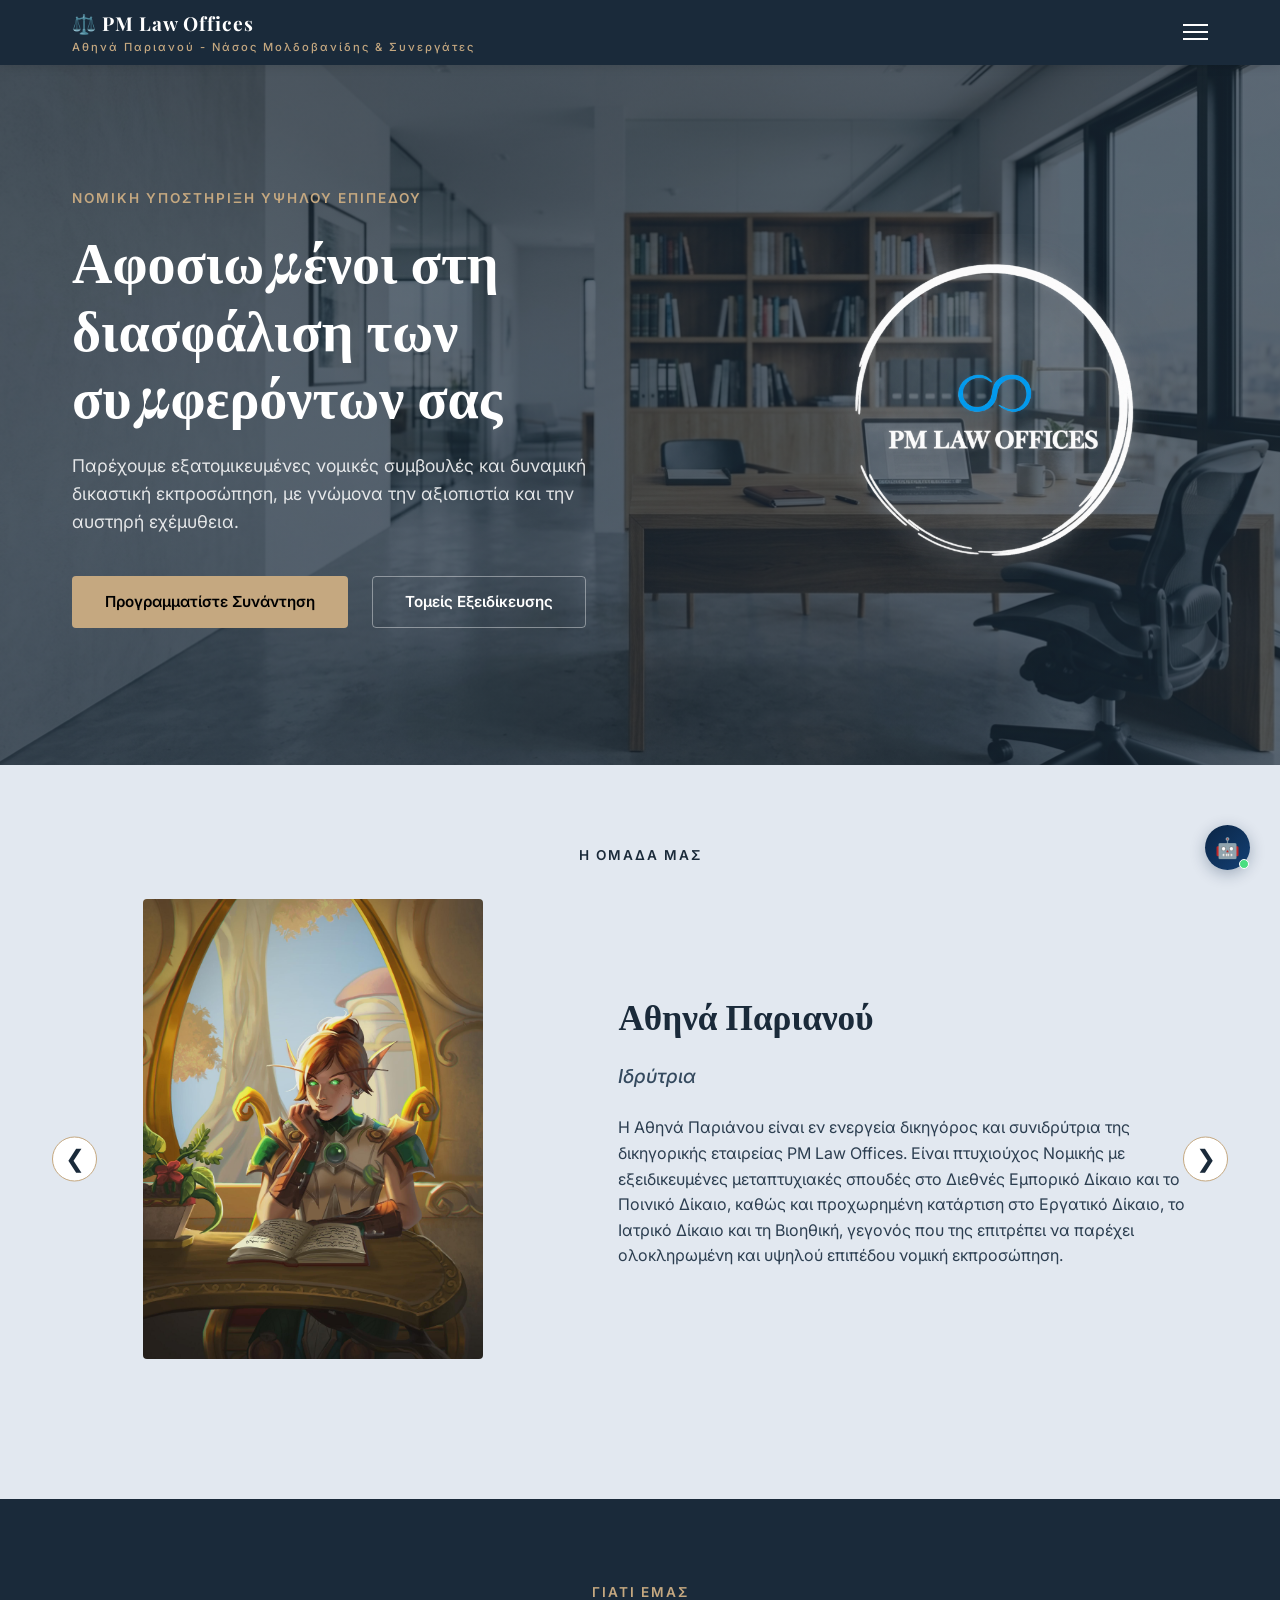
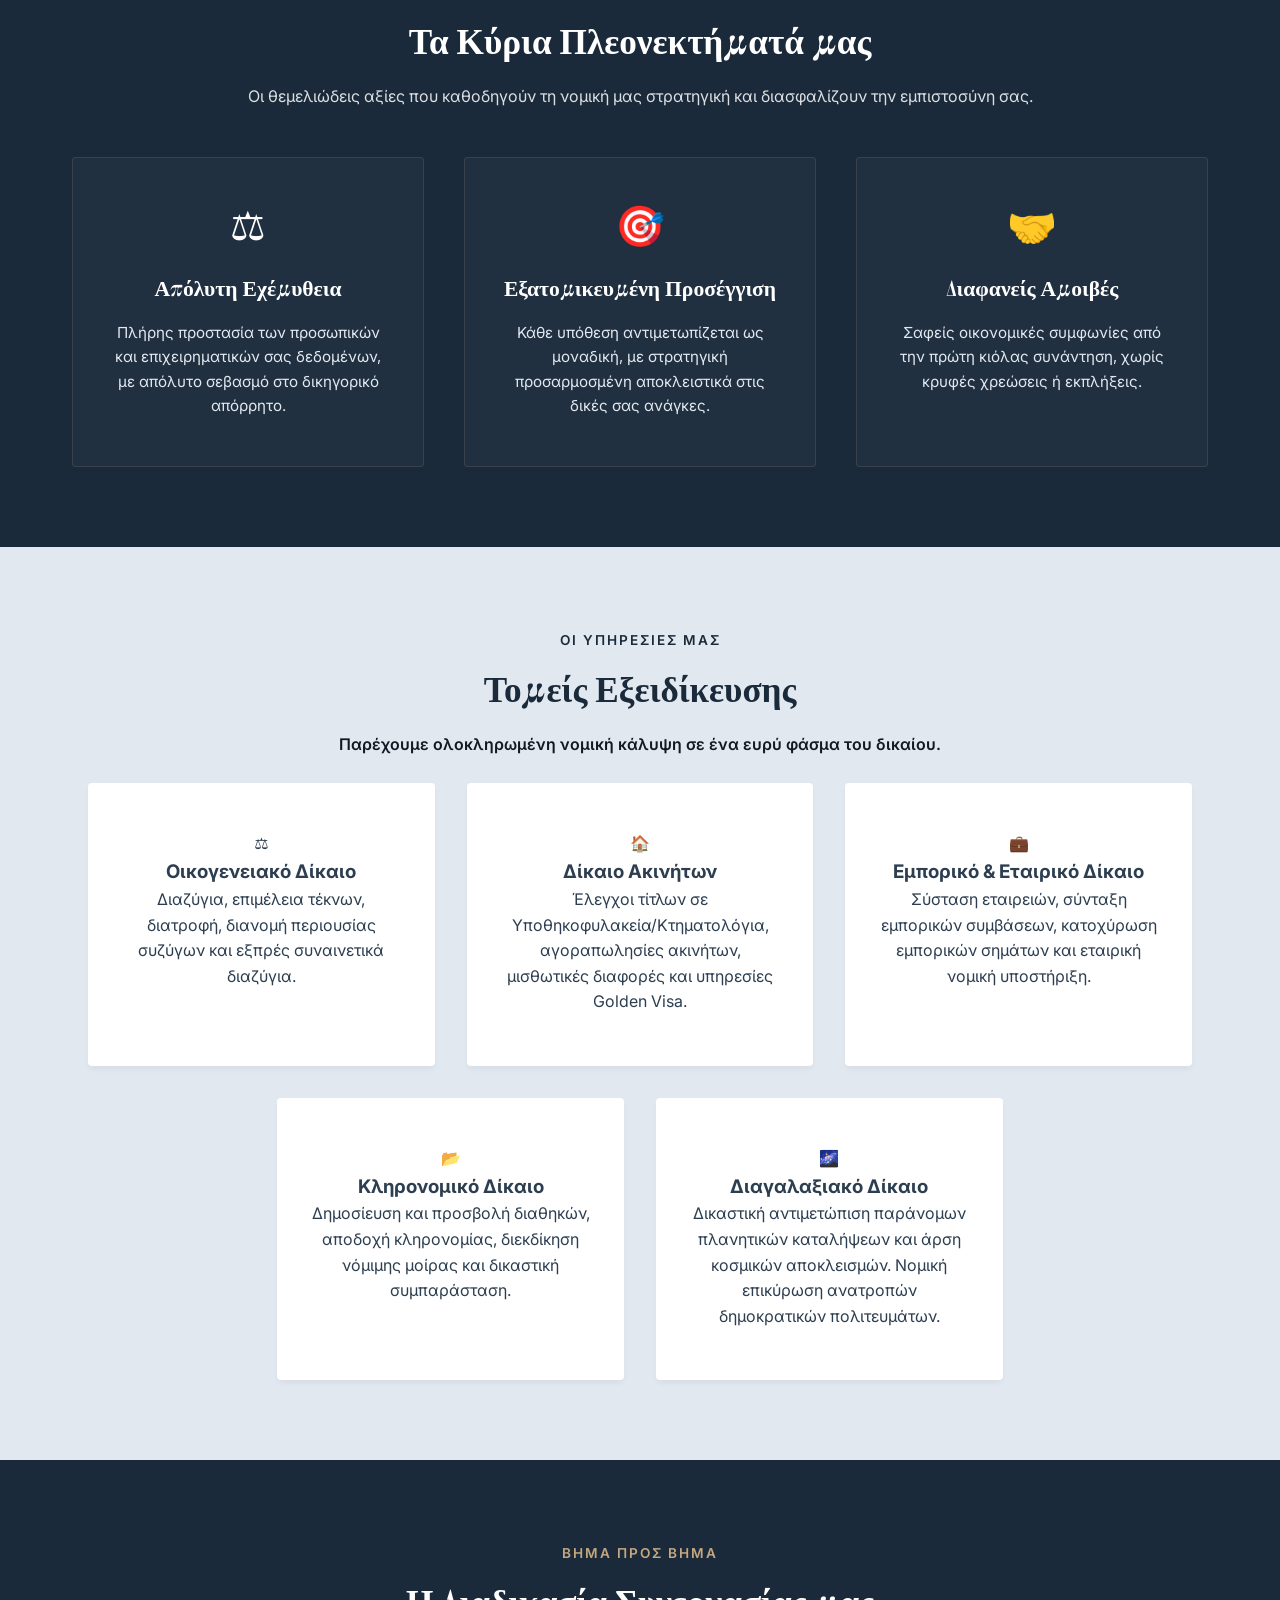
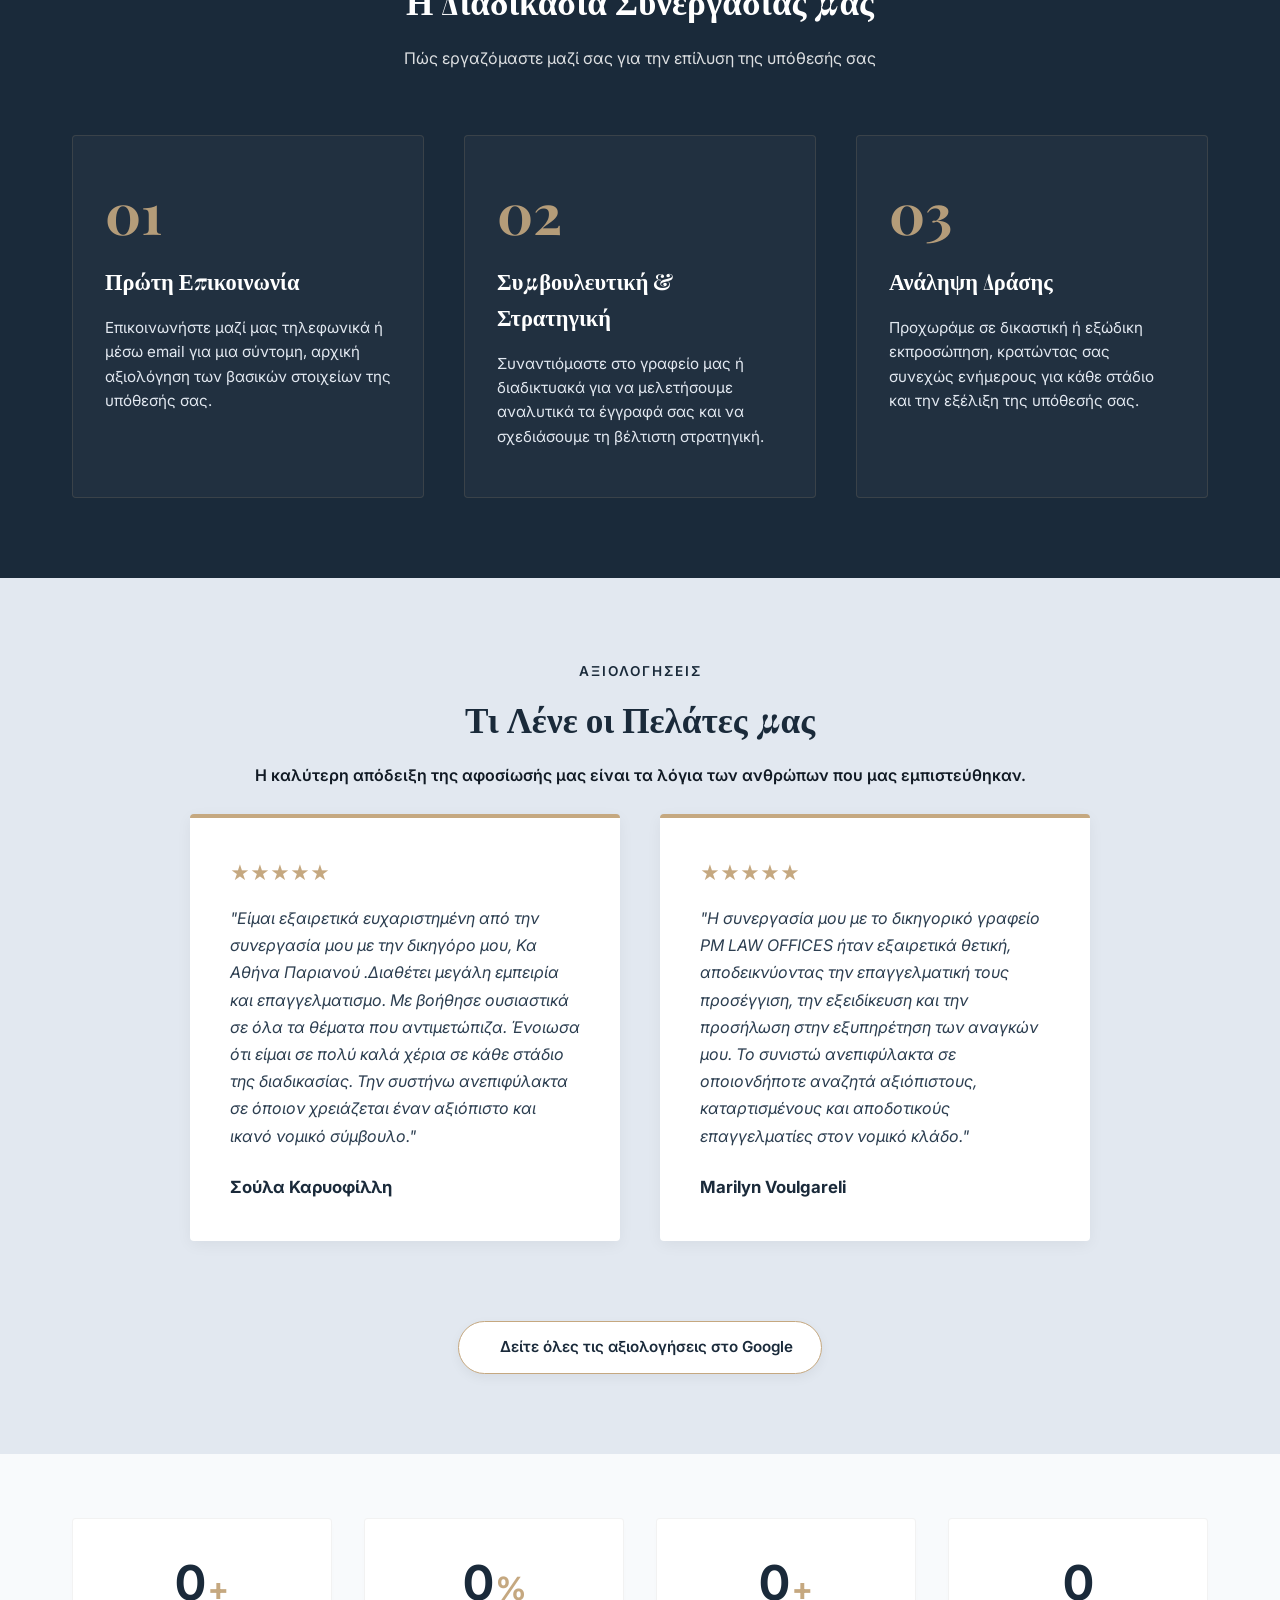
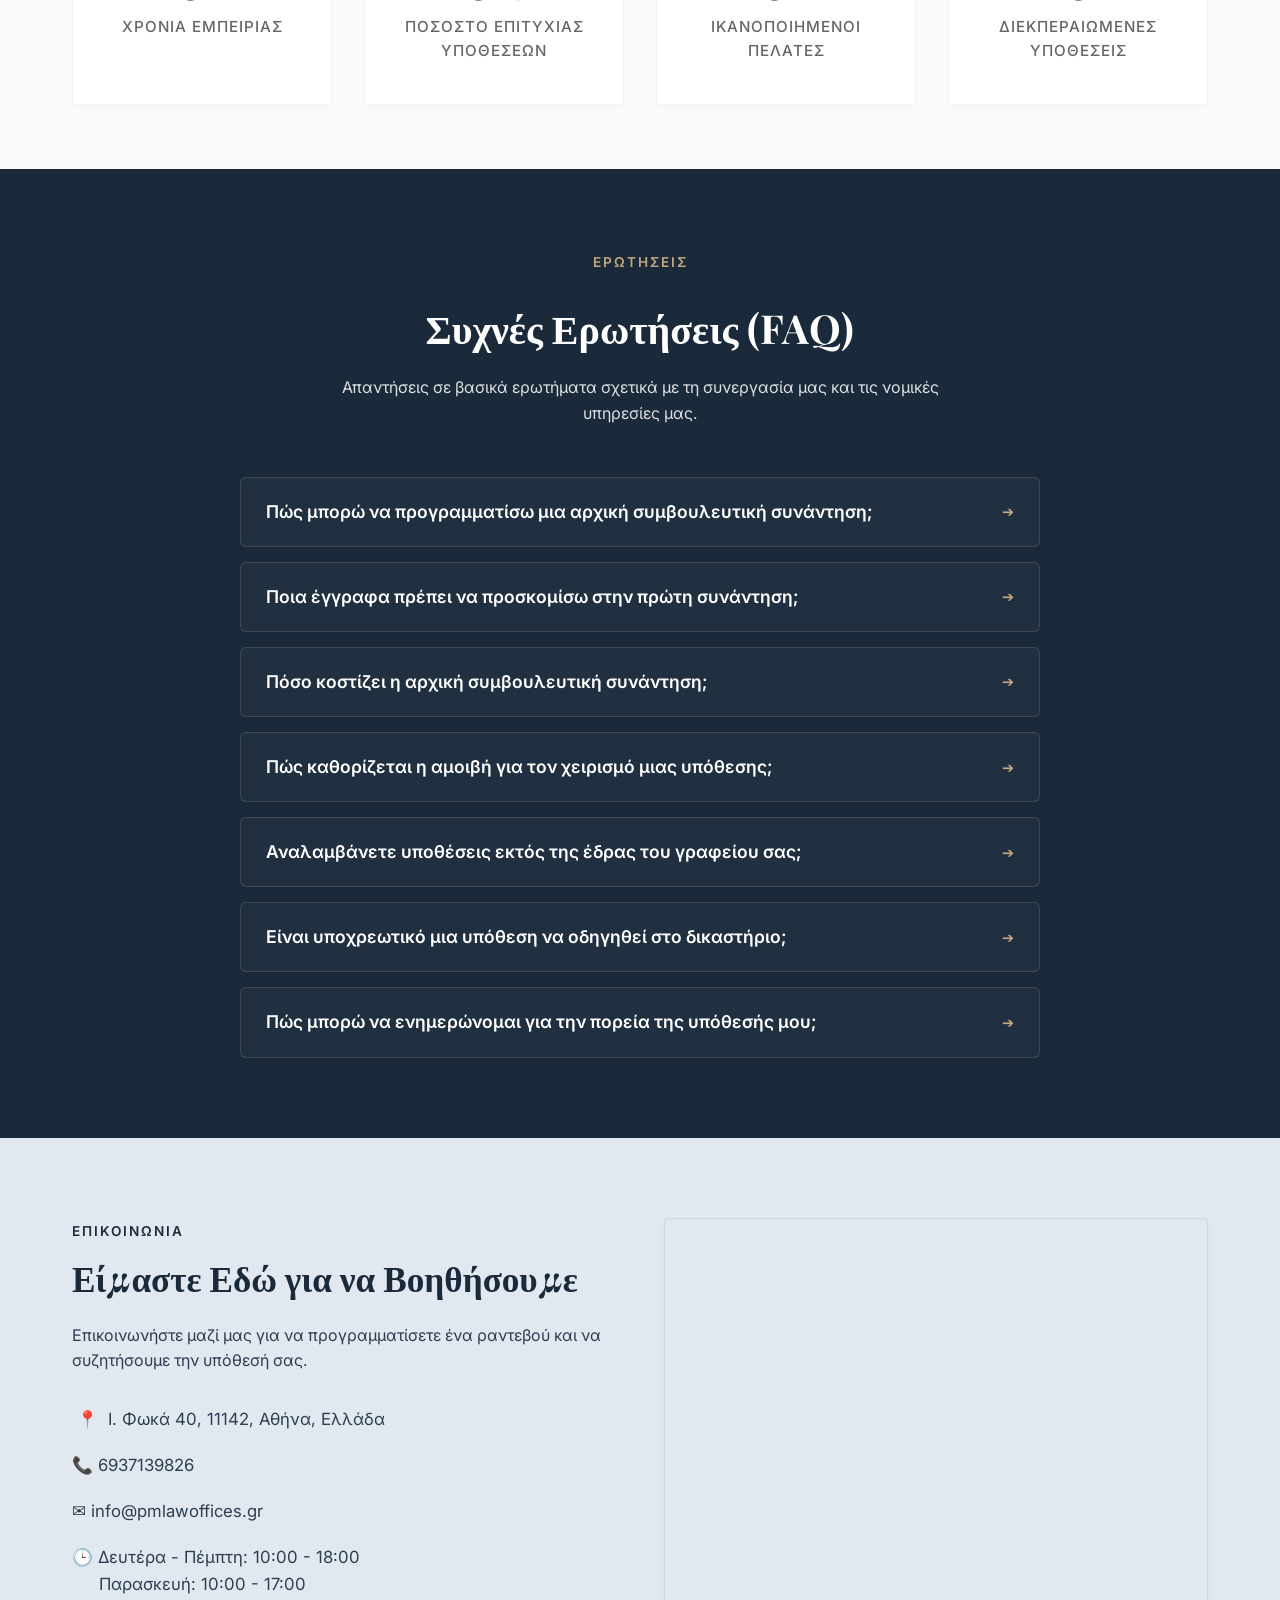
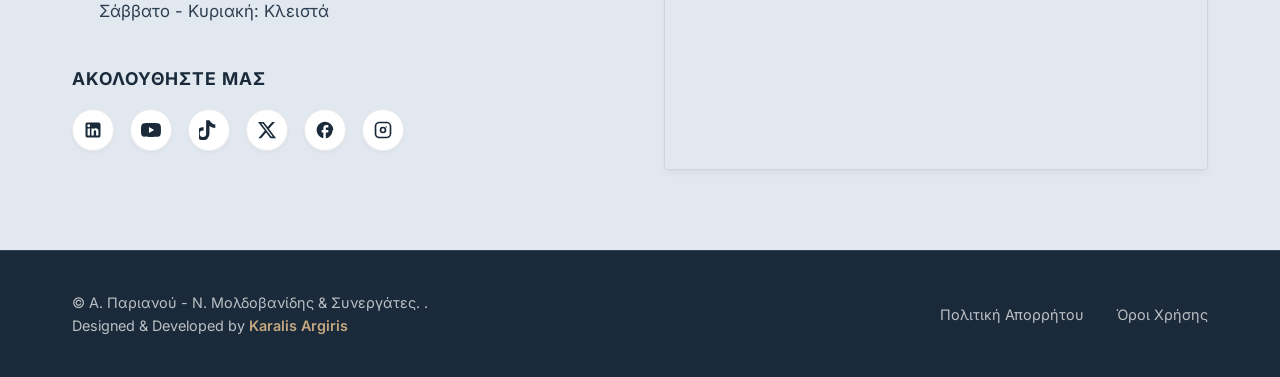
==== el/index.html @ 7887aa2f "Add files via upload" ====
<!DOCTYPE html>
<html lang="el">
<head>
    <meta charset="UTF-8">
    <meta name="viewport" content="width=device-width, initial-scale=1.0">

    <!-- Primary SEO -->
    <title>PM Law Offices | Αθηνά Παριανού – Νάσος Μολδοβανίδης & Συνεργάτες</title>

    <meta name="description"
          content="PM Law Offices | Αθηνά Παριανού – Νάσος Μολδοβανίδης & Συνεργάτες. Παροχή εξειδικευμένων νομικών υπηρεσιών στην Αθήνα με συνέπεια, εμπιστευτικότητα και επαγγελματισμό.">

    <!--<meta name="robots" content="index, follow">-->
    <meta name="robots" content="noindex, nofollow, noarchive">
    <meta name="author" content="PM Law Offices | Αθηνά Παριανού – Νάσος Μολδοβανίδης & Συνεργάτες">

    <!-- Canonical URL -->
    <link rel="canonical" href="https://pmlawoffices.gr/el/">

    <!-- Language -->
    <meta http-equiv="content-language" content="el">

    <!-- Theme Color -->
    <meta name="theme-color" content="#ffffff">

    <!-- Google Fonts -->
    <link rel="preconnect" href="https://fonts.googleapis.com">
    <link rel="preconnect" href="https://fonts.gstatic.com" crossorigin>
    <link href="https://fonts.googleapis.com/css2?family=Inter:wght@400;500;600&family=Playfair+Display:ital,wght@0,600;0,700;1,400&display=swap" rel="stylesheet">

    <!-- Favicon -->
    <link rel="icon" type="image/x-icon" href="../images/balance.png">

    <!-- Open Graph -->
    <meta property="og:type" content="website">
    <meta property="og:title" content="PM Law Offices | Αθηνά Παριανού – Νάσος Μολδοβανίδης & Συνεργάτες">
    <meta property="og:description"
          content="Παροχή εξειδικευμένων νομικών υπηρεσιών στην Αθήνα με συνέπεια, εμπιστευτικότητα και επαγγελματισμό.">
    <meta property="og:url" content="https://pmlawoffices.gr/el/">
    <meta property="og:site_name" content="PM Law Offices">
    <meta property="og:locale" content="el_GR">

    <!-- Open Graph Image -->
    <meta property="og:image" content="https://pmlawoffices.gr/images/og-image.jpg">
    <meta property="og:image:alt"
          content="PM Law Offices | Αθηνά Παριανού – Νάσος Μολδοβανίδης & Συνεργάτες">

    <!-- Twitter / X -->
    <meta name="twitter:card" content="summary_large_image">
    <meta name="twitter:title"
          content="PM Law Offices | Αθηνά Παριανού – Νάσος Μολδοβανίδης & Συνεργάτες">
    <meta name="twitter:description"
          content="Παροχή εξειδικευμένων νομικών υπηρεσιών στην Αθήνα με συνέπεια, εμπιστευτικότητα και επαγγελματισμό.">
    <meta name="twitter:image"
          content="https://pmlawoffices.gr/images/og-image.jpg">

    <!-- Contact Information -->
    <meta name="contact" content="info@pmlawoffices.gr">
    <meta name="telephone" content="+30 693 713 9826">
    <meta name="address" content="Ι. Φωκά 40, Τ.Κ. 11142, Αθήνα, Ελλάδα">

    <!-- Structured Data -->
    <script type="application/ld+json">
    {
        "@context": "https://schema.org",
        "@type": "LegalService",
        "@id": "https://pmlawoffices.gr/el/#legalservice",
        "name": "PM Law Offices",
        "url": "https://pmlawoffices.gr/el/",
        "description": "Παροχή εξειδικευμένων νομικών υπηρεσιών στην Αθήνα με συνέπεια, εμπιστευτικότητα και επαγγελματισμό.",
        "inLanguage": "el-GR",
        "telephone": "+306937139826",
        "email": "info@pmlawoffices.gr",
        "address": {
            "@type": "PostalAddress",
            "streetAddress": "Ι. Φωκά 40",
            "postalCode": "11142",
            "addressLocality": "Αθήνα",
            "addressCountry": "GR"
        },
        "areaServed": {
            "@type": "City",
            "name": "Αθήνα"
        },
        "employee": [
            {
                "@type": "Person",
                "name": "Αθηνά Παριανού"
            },
            {
                "@type": "Person",
                "name": "Νάσος Μολδοβανίδης"
            }
        ]
    }
    </script>

    <!-- Main CSS -->
    <link rel="stylesheet" href="../css/style.css">
</head>
<body>

    <!-- 1. HEADER & NAVIGATION -->
    <header class="main-header">
        <div class="header-container">
            <a href="#home" class="law-brand">
                <span class="brand-name">⚖️ PM Law Offices</span>
                <small class="brand-sub">Αθηνά Παριανού - Νάσος Μολδοβανίδης & Συνεργάτες</small>
            </a>
            
            <!-- Mobile Hamburger Button -->
            <button class="menu-toggle" aria-label="Άνοιγμα Μενού" aria-expanded="false">
                <span class="bar"></span>
                <span class="bar"></span>
                <span class="bar"></span>
            </button>

            <!-- Navigation Links -->
            <nav class="main-nav">
                <ul>
                    <li><a href="#about" class="nav-link">Ομάδα</a></li>
                    <li><a href="#advantages" class="nav-link">Πλεονεκτήματα</a></li>
                    <li><a href="#services" class="nav-link">Υπηρεσίες</a></li>
                    <li><a href="#process" class="nav-link">Διαδικασία</a></li>
                    <li><a href="#testimonials" class="nav-link">Κριτικές</a></li>
                    <li><a href="#faq" class="nav-link">Ερωτήσεις</a></li>
                    <li><a href="#contact" class="nav-link btn-nav">Επικοινωνία</a></li>
                    <!-- Language Switcher -->
                    <li class="lang-switcher">
                        <a href="../en/index.html" title="Switch to English">
                            <img src="../images/en-flag.png" alt="English Language" class="flag-icon">
                        </a>
                    </li>
                </ul>
            </nav>
        </div>
    </header>

    <main>
        <!-- 2. HERO SECTION -->
        <section id="home" class="hero-section">
            <div class="hero-container">
                <div class="hero-content">
                    <span class="hero-tagline">Νομική Υποστήριξη Υψηλού Επιπέδου</span>
                    <h1>Αφοσιωμένοι στη διασφάλιση των συμφερόντων σας</h1>
                    <p>Παρέχουμε εξατομικευμένες νομικές συμβουλές και δυναμική δικαστική εκπροσώπηση, με γνώμονα την αξιοπιστία και την αυστηρή εχέμυθεια.</p>
                    <div class="hero-actions">
                        <a href="#contact" class="btn-primary">Προγραμματίστε Συνάντηση</a>
                        <a href="#services" class="btn-secondary">Τομείς Εξειδίκευσης</a>
                    </div>
                </div>

                <div class="hero-logo-wrapper">
                    <img src="../images/pmlawoffices_logo.png" alt="Law Firm Logo" class="hero-logo-img">
                </div>                
            </div>
        </section>

        <!--3. ABOUT SECTION (TEAM SLIDER) -->
        <section id="about" class="about-section">
            <div class="container">
                <span class="section-badge text-center" style="display:block;">Η Ομάδα μας</span>
                
                <div class="about-slider-container">
                    <!-- Slider Navigation Buttons -->
                    <button class="slider-btn prev-btn" aria-label="Previous profile">&#10094;</button>
                    
                    <div class="about-slides-wrapper">
                        
                        <!-- LAWYER 1 (Initially Active) -->
                        <div class="about-slide active">
                            <div class="about-grid">
                                <div class="about-image-wrapper">
                                    <img class="lawyer-photo" src="../images/lawyer1.jpeg" alt="Athina Parianou Portrait">
                                </div>
                                <div class="about-content">
                                    <h2>Αθηνά Παριανού</h2>
                                    <p class="lead-text">Ιδρύτρια</p>
                                    <p>Η Αθηνά Παριάνου είναι εν ενεργεία δικηγόρος και συνιδρύτρια της δικηγορικής εταιρείας PM Law Offices. Είναι πτυχιούχος Νομικής 
                                        με εξειδικευμένες μεταπτυχιακές σπουδές στο Διεθνές Εμπορικό Δίκαιο και το Ποινικό Δίκαιο, καθώς και προχωρημένη κατάρτιση 
                                        στο Εργατικό Δίκαιο, το Ιατρικό Δίκαιο και τη Βιοηθική, γεγονός που της επιτρέπει να παρέχει ολοκληρωμένη και υψηλού επιπέδου 
                                        νομική εκπροσώπηση.</p>
                                </div>
                            </div>
                        </div>

                        <!-- LAWYER 2 -->
                        <div class="about-slide">
                            <div class="about-grid">
                                <div class="about-image-wrapper">
                                    <img class="lawyer-photo" src="../images/lawyer2.jpeg" alt="Nasos Moldovanidis Portrait">
                                </div>
                                <div class="about-content">
                                    <h2>Νάσος Μολδοβανίδης</h2>
                                    <p class="lead-text">Συνιδρυτής</p>
                                    <p>Ο Νάσος Μολδοβανίδης είναι εν ενεργεία δικηγόρος και συνιδρυτής της δικηγορικής εταιρείας PM Law Offices. Είναι πτυχιούχος της Νομικής Σχολής 
                                        του Δημοκριτείου Πανεπιστημίου Θράκης και κάτοχος μεταπτυχιακού τίτλου σπουδών (MSc) στη Γεωπολιτική Ανάλυση και τις Σπουδές Διεθνούς 
                                        Ασφάλειας από το Εθνικό και Καποδιστριακό Πανεπιστήμιο Αθηνών. Εξειδικεύεται στους τομείς του Δικαίου Αλλοδαπών και Ασύλου, του Εταιρικού 
                                        Δικαίου, καθώς και του Αστικού και Ποινικού Δικαίου, συνδυάζοντας τη νομική εκπροσώπηση με μια ευρεία στρατηγική προσέγγιση.</p>
                                </div>
                            </div>
                        </div>
<!--
                        // LAWYER 3 //
                        <div class="about-slide">
                            <div class="about-grid">
                                <div class="about-image-wrapper">
                                    <img class="lawyer-photo" src="../images/lawyer3.jpeg" alt="Aethelgard Starbane Portrait">
                                </div>
                                <div class="about-content">
                                    <h2>Aethelgard Starbane</h2>
                                    <p class="lead-text">Inheritance Law</p>
                                    <p>He specializes in Inheritance Law with over 15 years of courtroom experience. A graduate of Athens Law School, his expertise lies in 
                                        executing wills, liquidating legacy assets, and managing the legal aftermath of planetary-scale eliminations.</p>
                                </div>
                            </div>
                        </div>

                        // LAWYER 4 //
                        <div class="about-slide">
                            <div class="about-grid">
                                <div class="about-image-wrapper">
                                    <img class="lawyer-photo" src="../images/lawyer4.jpeg" alt="Sylvanas Windrunner Portrait">
                                </div>
                                <div class="about-content">
                                    <h2>Sylvanas Windrunner</h2>
                                    <p class="lead-text">Criminal Law</p>
                                    <p>She specializes in Criminal Law, with over 1,500 years of experience spanning courtroom trials and legendary battlefields. She is a 
                                        distinguished graduate of Silvermoon Law School.</p>
                                </div>
                            </div>
                        </div>
                    </div>
-->                  
                    <button class="slider-btn next-btn" aria-label="Next profile">&#10095;</button>
                </div>
            </div>
        </section>

        <!-- 4. ADVANTAGES SECTION (BENEFITS) -->
        <section id="advantages" class="advantages-section">
            <div class="container text-center">
                <span class="section-badge">Γιατί εμάς</span>
                <h2>Τα Κύρια Πλεονεκτήματά μας</h2>
                <p class="section-subtitle">Οι θεμελιώδεις αξίες που καθοδηγούν τη νομική μας στρατηγική και διασφαλίζουν την εμπιστοσύνη σας.</p>
                
                <div class="advantages-grid">
                    <div class="advantage-card">
                        <div class="advantage-icon">⚖️</div>
                        <h3>Απόλυτη Εχέμυθεια</h3>
                        <p>Πλήρης προστασία των προσωπικών και επιχειρηματικών σας δεδομένων, με απόλυτο σεβασμό στο δικηγορικό απόρρητο.</p>
                    </div>

                    <div class="advantage-card">
                        <div class="advantage-icon">🎯</div>
                        <h3>Εξατομικευμένη Προσέγγιση</h3>
                        <p>Κάθε υπόθεση αντιμετωπίζεται ως μοναδική, με στρατηγική προσαρμοσμένη αποκλειστικά στις δικές σας ανάγκες.</p>
                    </div>

                    <div class="advantage-card">
                        <div class="advantage-icon">🤝</div>
                        <h3>Διαφανείς Αμοιβές</h3>
                        <p>Σαφείς οικονομικές συμφωνίες από την πρώτη κιόλας συνάντηση, χωρίς κρυφές χρεώσεις ή εκπλήξεις.</p>
                    </div>
                </div>
            </div>
        </section>

        <!--5. SERVICES SECTION -->
        <section id="services" class="services-section">
            <div class="container text-center">
                <span class="section-badge">Οι Υπηρεσίες μας</span>
                <h2>Τομείς Εξειδίκευσης</h2>
                <p class="section-subtitle">Παρέχουμε ολοκληρωμένη νομική κάλυψη σε ένα ευρύ φάσμα του δικαίου.</p>
                <br>
                <div class="services-grid">
                    <div class="service-card">
                        <div class="service-icon">⚖️</div>
                        <h3>Οικογενειακό Δίκαιο</h3>
                        <p>Διαζύγια, επιμέλεια τέκνων, διατροφή, διανομή περιουσίας συζύγων και εξπρές συναινετικά διαζύγια.</p>
                    </div>

                    <div class="service-card">
                        <div class="service-icon">🏠</div>
                        <h3>Δίκαιο Ακινήτων</h3>
                        <p>Έλεγχοι τίτλων σε Υποθηκοφυλακεία/Κτηματολόγια, αγοραπωλησίες ακινήτων, μισθωτικές διαφορές και υπηρεσίες Golden Visa.</p>
                    </div>

                    <div class="service-card">
                        <div class="service-icon">💼</div>
                        <h3>Εμπορικό & Εταιρικό Δίκαιο</h3>
                        <p>Σύσταση εταιρειών, σύνταξη εμπορικών συμβάσεων, κατοχύρωση εμπορικών σημάτων και εταιρική νομική υποστήριξη.</p>
                    </div>

                    <div class="service-card">
                        <div class="service-icon">📂</div>
                        <h3>Κληρονομικό Δίκαιο</h3>
                        <p>Δημοσίευση και προσβολή διαθηκών, αποδοχή κληρονομίας, διεκδίκηση νόμιμης μοίρας και δικαστική συμπαράσταση.</p>
                    </div>

                    <div class="service-card">
                        <div class="service-icon">🌌</div>
                        <h3>Διαγαλαξιακό Δίκαιο</h3>
                        <p>Δικαστική αντιμετώπιση παράνομων πλανητικών καταλήψεων και άρση κοσμικών αποκλεισμών. Νομική επικύρωση ανατροπών δημοκρατικών πολιτευμάτων.</p>
                    </div>
                </div>
            </div>
        </section>

        <!-- 6. PROCESS SECTION -->
        <section id="process" class="process-section">
            <div class="container">
                <div class="text-center" style="margin-bottom: 4rem;">
                    <span class="section-badge">Βήμα προς Βήμα</span>
                    <h2>Η Διαδικασία Συνεργασίας μας</h2>
                    <p class="section-subtitle">Πώς εργαζόμαστε μαζί σας για την επίλυση της υπόθεσής σας</p>
                </div>

                <div class="process-grid">
                    <div class="process-card">
                        <div class="process-number">01</div>
                        <h3>Πρώτη Επικοινωνία</h3>
                        <p>Επικοινωνήστε μαζί μας τηλεφωνικά ή μέσω email για μια σύντομη, αρχική αξιολόγηση των βασικών στοιχείων της υπόθεσής σας.</p>
                    </div>

                    <div class="process-card">
                        <div class="process-number">02</div>
                        <h3>Συμβουλευτική & Στρατηγική</h3>
                        <p>Συναντιόμαστε στο γραφείο μας ή διαδικτυακά για να μελετήσουμε αναλυτικά τα έγγραφά σας και να σχεδιάσουμε τη βέλτιστη στρατηγική.</p>
                    </div>

                    <div class="process-card">
                        <div class="process-number">03</div>
                        <h3>Ανάληψη Δράσης</h3>
                        <p>Προχωράμε σε δικαστική ή εξώδικη εκπροσώπηση, κρατώντας σας συνεχώς ενήμερους για κάθε στάδιο και την εξέλιξη της υπόθεσής σας.</p>
                    </div>
                </div>
            </div>
        </section>

        <!-- 7. TESTIMONIALS SECTION -->
        <section id="testimonials" class="testimonials-section">
            <div class="container">
                <div class="text-center">
                    <span class="section-badge">Αξιολογήσεις</span>
                    <h2>Τι Λένε οι Πελάτες μας</h2>
                    <p class="section-subtitle">Η καλύτερη απόδειξη της αφοσίωσής μας είναι τα λόγια των ανθρώπων που μας εμπιστεύθηκαν.</p>
                </div>
                <br>
                <div class="testimonials-grid">
                    <div class="testimonial-card">
                        <div class="testimonial-stars">★★★★★</div>
                        <p class="testimonial-text">"Είμαι εξαιρετικά ευχαριστημένη από την συνεργασία μου με την δικηγόρο μου, Κα Αθήνα Παριανού .Διαθέτει μεγάλη εμπειρία και επαγγελματισμο.
                            Με βοήθησε ουσιαστικά σε όλα τα θέματα που αντιμετώπιζα. Ένοιωσα ότι είμαι σε πολύ καλά χέρια σε κάθε στάδιο της διαδικασίας.
                            Την συστήνω ανεπιφύλακτα σε όποιον χρειάζεται έναν αξιόπιστο και ικανό νομικό σύμβουλο."</p>
                        <div class="testimonial-author">
                            <strong>Σούλα Καρυοφίλλη</strong>
                            <!--<span></span>-->
                        </div>
                    </div>

                    <div class="testimonial-card">
                        <div class="testimonial-stars">★★★★★</div>
                        <p class="testimonial-text">"Η συνεργασία μου με το δικηγορικό γραφείο PM LAW OFFICES ήταν εξαιρετικά θετική, αποδεικνύοντας την επαγγελματική τους προσέγγιση, 
                            την εξειδίκευση και την προσήλωση στην εξυπηρέτηση των αναγκών μου. Το συνιστώ ανεπιφύλακτα σε οποιονδήποτε αναζητά αξιόπιστους, καταρτισμένους και αποδοτικούς 
                            επαγγελματίες στον νομικό κλάδο."</p>
                        <div class="testimonial-author">
                            <strong>Marilyn Voulgareli</strong>
                            <!--<span></span>-->
                        </div>
                    </div>

                    <div class="more-reviews-container">
                        <a href="https://www.google.com/search?sca_esv=0a4794ea2d25c4f2&sxsrf=APpeQns8JMrXFd_eJytKyhApnVNyH33ymw:1788617086039&q=pm+law+offices&si=APenkKm7iecQ4G6P-TsbSMFKIQtv3EFIqRAFw-i8uEbk55Z-_zAGKGX7RcvXYfzAfRnr52EaXmx40A5zjzpJoVktTYV-MdLw4aAQ68h872igqVnMQzj5Ci0%3D&uds=AJ5uw18ugXvqDbJNSvbGMdx0hJ41TK2Ea8Ju8xHcudMG8uY857R-i0vtMEcFlUaj8d2YgO9rh-JvAN1-KDPdq-NkWPNl--kig3ArJ2GzQ-j5XOhh8QOXXBE&sa=X&ved=2ahUKEwjLuLXwzdeWAxVFRv4FHU2ZERgQ3PALegQIMBAF&biw=1920&bih=937&dpr=1" target="_blank" rel="noopener noreferrer" class="google-reviews-btn">
                            <i class="fa-brands fa-google"></i>
                            <span>Δείτε όλες τις αξιολογήσεις στο Google</span>
                        </a>
                    </div>                    
                </div>
            </div>
        </section>

        <!-- 8. STATS COUNTER SECTION -->
        <div class="stats-counter-section">
            <div class="container">
                <div class="stats-counter-container">
                    <div class="stat-card">
                        <div class="stat-number" data-target="8">0</div>
                        <div class="stat-label">Χρόνια Εμπειρίας</div>
                    </div>
                    <div class="stat-card">
                        <div class="stat-number" data-target="90">0</div>
                        <div class="stat-label">Ποσοστό επιτυχίας υποθέσεων</div>
                    </div>
                    <div class="stat-card">
                        <div class="stat-number" data-target="150">0</div>
                        <div class="stat-label">Ικανοποιημένοι Πελάτες</div>
                    </div>
                    <div class="stat-card">
                        <div class="stat-number" data-target="240">0</div>
                        <div class="stat-label">Διεκπεραιωμένες Υποθέσεις</div>
                    </div>
                </div>
            </div>
        </div>

        <!-- 9. FAQ SECTION -->
         <section id="faq" class="faq-section">
            <div class="container">
                <div class="faq-header">
                    <span class="section-badge">Ερωτήσεις</span>
                    <h2>Συχνές Ερωτήσεις (FAQ)</h2>
                    <p class="section-subtitle">Απαντήσεις σε βασικά ερωτήματα σχετικά με τη συνεργασία μας και τις νομικές υπηρεσίες μας.</p>
                </div>

                <div class="faq-grid">
                    <details class="faq-item" name="faq">
                        <summary class="faq-question">Πώς μπορώ να προγραμματίσω μια αρχική συμβουλευτική συνάντηση;</summary>
                        <div class="faq-answer">
                            <p>Μπορείτε να επικοινωνήσετε μαζί μας τηλεφωνικά ή μέσω email για να κανονίσουμε ένα ραντεβού στο γραφείο μας ή μέσω τηλεδιάσκεψης (Zoom/Teams), 
                                ανάλογα με τι σας εξυπηρετεί καλύτερα.</p>
                        </div>
                    </details>

                    <details class="faq-item" name="faq">
                        <summary class="faq-question">Ποια έγγραφα πρέπει να προσκομίσω στην πρώτη συνάντηση;</summary>
                        <div class="faq-answer">
                            <p>Για την καλύτερη και ταχύτερη εξυπηρέτησή σας, είναι χρήσιμο να έχετε μαζί σας την αστυνομική σας ταυτότητα, το ΑΦΜ σας, καθώς και τυχόν έγγραφα 
                                που σχετίζονται άμεσα με την υπόθεσή σας (π.χ. συμβάσεις, δικαστικές αποφάσεις, εξώδικα, αλληλογραφία ή δημόσια έγγραφα).</p>
                        </div>
                    </details>

                    <details class="faq-item" name="faq">
                        <summary class="faq-question">Πόσο κοστίζει η αρχική συμβουλευτική συνάντηση;</summary>
                        <div class="faq-answer">
                            <p>Η αμοιβή για την αρχική συμβουλευτική συνάντηση εξαρτάται από την πολυπλοκότητα της υπόθεσης. Σε κάθε περίπτωση, κατά την πρώτη μας επικοινωνία, 
                                θα ενημερωθείτε πλήρως και με διαφάνεια για το κόστος της συμβουλής ή της μελέτης του φακέλου, χωρίς κρυφές χρεώσεις.</p>
                        </div>
                    </details>

                    <details class="faq-item" name="faq">
                        <summary class="faq-question">Πώς καθορίζεται η αμοιβή για τον χειρισμό μιας υπόθεσης;</summary>
                        <div class="faq-answer">
                            <p>Η αμοιβή εξαρτάται από την πολυπλοκότητα, τη φύση της υπόθεσης και τον απαιτούμενο χρόνο εργασίας. Στο γραφείο μας ακολουθούμε πολιτική απόλυτης 
                                διαφάνειας: ενημερώνεστε αναλυτικά για τα κόστη και τις εναλλακτικές επιλογές από την πρώτη κιόλας συνάντηση, πριν αναλάβουμε οποιαδήποτε ενέργεια.</p>
                        </div>
                    </details>

                    <details class="faq-item" name="faq">
                        <summary class="faq-question">Αναλαμβάνετε υποθέσεις εκτός της έδρας του γραφείου σας;</summary>
                        <div class="faq-answer">
                            <p>Ναι, το γραφείο μας διαθέτει ένα ευρύ δίκτυο συνεργατών σε όλη την Ελλάδα και μπορεί να αναλάβει και να διεκπεραιώσει υποθέσεις εκτός της κύριας έδρας 
                                μας, είτε πρόκειται για δικαστικές παραστάσεις είτε για εξώδικες ενέργειες.</p>
                        </div>
                    </details>

                    <details class="faq-item" name="faq">
                        <summary class="faq-question">Είναι υποχρεωτικό μια υπόθεση να οδηγηθεί στο δικαστήριο;</summary>
                        <div class="faq-answer">
                            <p>Όχι πάντα. Πρωταρχικός στόχος του γραφείου μας είναι η εξάντληση κάθε δυνατότητας εξώδικου συμβιβασμού ή διαμεσολάβησης, καθώς αυτό εξοικονομεί χρόνο και 
                                χρήμα για τον εντολέα. Προσφεύγουμε στη δικαστική οδό μόνο όταν αυτή αποτελεί τη μοναδική ή τη βέλτιστη λύση για τα συμφέροντά σας.</p>
                        </div>
                    </details>

                    <details class="faq-item" name="faq">
                        <summary class="faq-question">Πώς μπορώ να ενημερώνομαι για την πορεία της υπόθεσής μου;</summary>
                        <div class="faq-answer">
                            <p>Δέσμευσή μας είναι η τακτική και υπεύθυνη ενημέρωση των εντολέων μας. Για κάθε σημαντική εξέλιξη (κατάθεση δικογράφων, προσδιορισμός δικασίμου, 
                                έκδοση απόφασης), επικοινωνούμε άμεσα μαζί σας μέσω email ή τηλεφώνου. Μπορείτε επίσης να προγραμματίσετε μια κλήση ενημέρωσης με τον δικηγόρο που 
                                χειρίζεται τον φάκελό σας.</p>
                        </div>
                    </details>
                </div>
            </div>
        </section>

        <!-- 10. CONTACT SECTION -->
        <section id="contact" class="contact-section">
            <div class="container">
                <div class="contact-grid">
                    <div class="contact-info">
                        <span class="section-badge">Επικοινωνία</span>
                        <h2>Είμαστε Εδώ για να Βοηθήσουμε</h2>
                        <p>Επικοινωνήστε μαζί μας για να προγραμματίσετε ένα ραντεβού και να συζητήσουμε την υπόθεσή σας.</p>
                        
                        <ul class="contact-list">
                            <li>&nbsp;📍&nbsp; <a href="https://maps.app.goo.gl/SPGbyvDxJka5Dy7k8" target="_blank" rel="noopener noreferrer">Ι. Φωκά 40, 11142, Αθήνα, Ελλάδα</a></li>
                            <li>📞 <a href="tel:+306937139826">6937139826</a></li>
                            <li>✉️ <a href="mailto:info@pmlawoffices.gr">info@pmlawoffices.gr</a></li>
                            <li>🕒 Δευτέρα - Πέμπτη: 10:00 - 18:00<br>
                            &emsp;&nbsp;&nbsp;Παρασκευή: 10:00 - 17:00<br>
                            &emsp;&nbsp;&nbsp;Σάββατο - Κυριακή: Κλειστά</li>
                            <li>
                            <li>
                                <!-- Social Media Links -->
                                <div class="contact-socials">
                                    <h4>Ακολουθήστε μας</h4>
                                    <div class="social-icons">
                                        <!-- LinkedIn -->
                                        <a href="#" class="social-btn" aria-label="LinkedIn Profile">
                                            <svg viewBox="0 0 24 24" width="20" height="20" fill="currentColor">
                                                <path d="M19 3a2 2 0 0 1 2 2v14a2 2 0 0 1-2 2H5a2 2 0 0 1-2-2V5a2 2 0 0 1 2-2h14m-.5 15.5v-5.3a3.26 3.26 0 0 0-3.26-3.26c-.85 0-1.84.52-2.32 1.3v-1.11h-2.79v8.37h2.79v-4.93c0-.77.62-1.4 1.39-1.4a1.4 1.4 0 0 1 1.4 1.4v4.93h2.79M6.88 8.56a1.68 1.68 0 0 0 1.68-1.68c0-.93-.75-1.69-1.68-1.69a1.69 1.69 0 0 0-1.69 1.69c0 .93.76 1.68 1.69 1.68m1.39 9.94v-8.37H5.5v8.37h2.77z"/>
                                            </svg>
                                        </a>
                                        <!-- YouTube -->
                                        <a href="#" class="social-btn" aria-label="YouTube Channel">
                                            <svg viewBox="0 0 24 24" width="20" height="20" fill="currentColor">
                                                <path d="M23.498 6.163a3.003 3.003 0 0 0-2.11-2.11C19.517 3.545 12 3.545 12 3.545s-7.517 0-9.388.508a3.003 3.003 0 0 0-2.11 2.11C0 8.033 0 12 0 12s0 3.967.502 5.837a3.003 3.003 0 0 0 2.11 2.11c1.871.508 9.388.508 9.388.508s7.517 0 9.388-.508a3.003 3.003 0 0 0 2.11-2.11C24 15.967 24 12 24 12s0-3.967-.502-5.837zM9.545 15.568V8.432L15.818 12l-6.273 3.568z"/>
                                            </svg>
                                        </a>
                                        <!-- TikTok -->
                                        <a href="#" class="social-btn" aria-label="TikTok Profile">
                                            <svg viewBox="0 0 24 24" width="20" height="20" fill="currentColor">
                                                <path d="M12.525.229H8.552v16.32a3.854 3.854 0 0 1-3.852 3.852 3.855 3.855 0 0 1-3.852-3.852 3.854 3.854 0 0 1 3.854-3.852c.287 0 .56.033.824.093v-3.99a7.792 7.792 0 0 0-.824-.045 7.844 7.844 0 0 0-7.84 7.846 7.843 7.843 0 0 0 7.84 7.844 7.842 7.842 0 0 0 7.846-7.844V7.129a11.66 11.66 0 0 0 7.03 2.332V5.485a7.772 7.772 0 0 1-4.877-2.615 7.733 7.733 0 0 1-2.023-2.641z"/>
                                            </svg>
                                        </a>
                                        <!-- X / Twitter -->
                                        <a href="#" class="social-btn" aria-label="X Profile">
                                            <svg viewBox="0 0 24 24" width="20" height="20" fill="currentColor">
                                                <path d="M18.244 2.25h3.308l-7.227 8.26 8.502 11.24H16.17l-5.214-6.817L4.99 21.75H1.68l7.73-8.835L1.254 2.25H8.08l4.713 6.231zm-1.161 17.52h1.833L7.084 4.126H5.117z"/>
                                            </svg>
                                        </a>
                                        <!-- Facebook -->
                                        <a href="#" class="social-btn" aria-label="Facebook Page">
                                            <svg viewBox="0 0 24 24" width="20" height="20" fill="currentColor">
                                                <path d="M22 12c0-5.52-4.48-10-10-10S2 6.48 2 12c0 4.84 3.44 8.87 8 9.8V15H8v-3h2V9.5C10 7.57 11.57 6 13.5 6H16v3h-2c-.55 0-1 .45-1 1v2h3v3h-3v6.95c4.56-.93 8-4.96 8-9.8z"/>
                                            </svg>
                                        </a>
                                        <!-- Instagram -->
                                        <a href="#" class="social-btn" aria-label="Instagram Profile">
                                            <svg viewBox="0 0 24 24" width="20" height="20" fill="currentColor">
                                                <path d="M7.8 2h8.4C19.4 2 22 4.6 22 7.8v8.4a5.8 5.8 0 0 1-5.8 5.8H7.8C4.6 22 2 19.4 2 16.2V7.8A5.8 5.8 0 0 1 7.8 2m-.2 2A3.6 3.6 0 0 0 4 7.6v8.8A3.6 3.6 0 0 0 7.6 20h8.8a3.6 3.6 0 0 0 3.6-3.6V7.6A3.6 3.6 0 0 0 16.4 4H7.6m4.4 4a4 4 0 1 1 0 8 4 4 0 0 1 0-8m0 2a2 2 0 1 0 0 4 2 2 0 0 0 0-4m4-2.5a.75.75 0 1 1 0 1.5.75.75 0 0 1 0-1.5z"/>
                                            </svg>
                                        </a>
                                    </div>
                                </div>
                            </li>
                        </ul>
                    </div>
                    
                    <!-- Google Maps Embed -->
                    <div class="contact-map-wrapper">
                        <iframe src="https://www.google.com/maps/embed?pb=!1m18!1m12!1m3!1d3834.601930996086!2d23.74312307639688!3d38.024195397752486!2m3!1f0!2f0!3f0!3m2!1i1024!2i768!4f13.1!3m3!1m2!1s0x14a1a28ea642cb33%3A0x28d6b350002e3547!2sI.%20Foka%2040%2C%20Athina%20111%2042!5e1!3m2!1sen!2sgr!4v1788603258790!5m2!1sen!2sgr" width="600" height="450" style="border:0;" allowfullscreen="" loading="lazy" referrerpolicy="strict-origin-when-cross-origin"></iframe>
                    </div>
                </div>
            </div>
        </section>
    </main>

    <!-- 7. FOOTER -->
    <footer class="main-footer">
        <div class="container footer-container">
            <div class="footer-bottom">
                <p>&copy; <span id="current-year"></span> Α. Παριανού - Ν. Μολδοβανίδης &amp; Συνεργάτες. .</p>
                <p class="developer-credit">
                    Designed &amp; Developed by <a href="https://argiris-karalis.github.io/resume/index.html" target="_blank" rel="noopener">Karalis Argiris</a>
                </p>
            </div>
            <ul class="footer-links">
                <li><a href="privacy-policy.html">Πολιτική Απορρήτου</a></li>
                <li><a href="terms-of-use.html">Όροι Χρήσης</a></li>
            </ul>
        </div>
    </footer>

<!-- Left-side Back to Top Button -->
<button id="backToTopBtn" onclick="scrollToTop()" aria-label="Back to Top">
    <span class="arrow-up">↑</span>
</button>

<!-- AI Chat Widget - Smart Routing -->
<div class="ai-chat-widget">
    <!-- Floating Button (75% Μέγεθος) -->
    <button class="ai-toggle-btn" onclick="toggleAiChat()" aria-label="Emergency Assistance">
        <span class="ai-icon">🤖</span>
        <span class="ai-pulse"></span>
    </button>

    <!-- Chat Window -->
    <div class="ai-chat-window" id="aiChatWindow">
        <!-- Header -->
        <div class="ai-chat-header">
            <div class="ai-bot-profile">
                <div class="ai-avatar">⚖️</div>
                <div class="ai-info">
                    <h4>Νομικός Βοηθός</h4>
                    <p class="ai-status">Online • AI Bot</p>
                </div>
            </div>
            <button class="ai-close-btn" onclick="toggleAiChat()">&times;</button>
        </div>

        <!-- Body -->
        <div class="ai-chat-body" id="aiChatBody">
            <!-- Animation Πληκτρολόγησης -->
            <div class="ai-typing-indicator" id="aiTyping">
                <span></span><span></span><span></span>
            </div>
            
            <!-- ΒΗΜΑ 1: ΚΑΛΩΣΟΡΙΣΜΑ & ΑΡΧΙΚΗ ΕΡΩΤΗΣΗ -->
            <div class="ai-bubble" id="aiWelcomeMessage" style="display:none;">
                Χαίρετε! Είμαι ο ψηφιακός βοηθός του γραφείου.
                
                Για την καλύτερη εξυπηρέτησή σας, παρακαλώ επιλέξτε ένα από τα παρακάτω:
            </div>

            <div class="ai-routing-options" id="initialOptions" style="display:none;">
                <button class="route-btn" onclick="routeUser('new')">🆕 Επικοινωνώ για πρώτη φορά</button>
                <button class="route-btn" onclick="routeUser('existing')">💼 Είμαι ήδη πελάτης</button>
            </div>

            <!-- ΒΗΜΑ 2α: ΑΠΑΝΤΗΣΗ ΓΙΑ ΝΕΟΥΣ ΠΕΛΑΤΕΣ (ΓΡΑΜΜΑΤΕΙΑ) -->
            <div class="ai-bubble ai-reply-bubble" id="aiSecretaryMessage" style="display:none;">
                Καλώς ήρθατε στο γραφείο μας!
                
                Για νέους πελάτες, η αρχική επικοινωνία και ο προγραμματισμός ραντεβού πραγματοποιούνται από τη γραμματεία μας. Παρακαλώ επιλέξτε πώς επιθυμείτε να επικοινωνήσετε μαζί μας:
            </div>

            <!-- ΒΗΜΑ 2β: ΑΠΑΝΤΗΣΗ ΓΙΑ ΥΦΙΣΤΑΜΕΝΟΥΣ ΠΕΛΑΤΕΣ (ΛΙΣΤΑ ΔΙΚΗΓΟΡΩΝ) -->
            <div class="ai-bubble ai-reply-bubble" id="aiLawyerPromptMessage" style="display:none;">
                Χαιρόμαστε που επικοινωνείτε ξανά μαζί μας!
                
                Με ποιον από τους συνεργάτες μας θα θέλατε να συνδεθείτε;
            </div>

            <div class="lawyers-list" id="lawyersList" style="display:none;">
                <button class="lawyer-card" onclick="selectLawyer('Αθηνά Παριανού', '306938690595')">
                    <span class="lawyer-emoji">👨‍💼</span>
                    <div class="lawyer-details">
                        <span class="lawyer-name">Αθηνά Παριανού</span>
                        <span class="lawyer-specialty">Ιδρύτρια - Δικηγόρος</span>
                    </div>
                </button>

                <button class="lawyer-card" onclick="selectLawyer('Νάσος Μολδοβανίδης', '306977746618')">
                    <span class="lawyer-emoji">👩‍💼</span>
                    <div class="lawyer-details">
                        <span class="lawyer-name">Νάσος Μολδοβανίδης</span>
                        <span class="lawyer-specialty">Συνιδρυτής - Δικηγόρος</span>
                    </div>
                </button>
<!--
                <button class="lawyer-card" onclick="selectLawyer('Aethelgard Starbane', '306911111111')">
                    <span class="lawyer-emoji">👨‍💼</span>
                    <div class="lawyer-details">
                        <span class="lawyer-name">Aethelgard Starbane</span>
                        <span class="lawyer-specialty">Inheritance Law</span>
                    </div>
                </button>

                <button class="lawyer-card" onclick="selectLawyer('Sylvanas Windrunner', '306922222222')">
                    <span class="lawyer-emoji">👩‍💼</span>
                    <div class="lawyer-details">
                        <span class="lawyer-name">Sylvanas Windrunner</span>
                        <span class="lawyer-specialty">Criminal Law</span>
                    </div>
                </button>                
            </div>
-->
            <!-- ΒΗΜΑ 3: ΕΠΙΒΕΒΑΙΩΣΗ ΕΠΙΛΟΓΗΣ ΔΙΚΗΓΟΡΟΥ -->
            <div class="ai-bubble ai-reply-bubble" id="aiSelectionMessage" style="display:none;">
                Υπέροχα! Θα σας συνδέσω με... <strong id="selectedLawyerName">...</strong>. 
                
                Πώς θα θέλατε να ξεκινήσετε τη συνομιλία σας;
            </div>
        </div>

        <!-- FOOTER ΜΕ ΚΟΥΜΠΙΑ ΕΠΙΚΟΙΝΩΝΙΑΣ (Κοινό για Γραμματεία & Δικηγόρους) -->
        <div class="ai-chat-footer" id="aiFooter" style="display:none;">
            <div class="ai-action-buttons">
                <a href="#" id="viberLink" class="ai-btn ai-viber">
                    <span class="btn-emoji">💜</span> Viber
                </a>
                <a href="#" id="callLink" class="ai-btn ai-call">
                    <span class="btn-emoji">📞</span> Τηλέφωνο
                </a>
            </div>
        </div>
    </div>
</div>

    <!-- Main JavaScript File -->
    <script src="../Script/script.js"></script>
</body>
</html>
---- css/style.css ----
/* ==========================================================================
   MASTER LAW FIRM TEMPLATE - OPTIMIZED CORE STYLES
   ========================================================================== */

/* 1. CONFIGURATION & DESIGN SYSTEM */
:root {
    /* Χρωματική Παλέτα */
    --primary-color: #1a2a3a;       /* Navy Blue */
    --secondary-color: #c5a880;     /* Gold/Bronze */
    --secondary-hover: #b0936b;     /* Σκούρο χρυσό για hovers */
    --text-dark: #2c3e50;           /* Βασικό κείμενο */
    --text-muted: #606f7b;          /* Δευτερεύον κείμενο */
    --bg-main: #f8fafc;             /* Ξεκούραστο φόντο για όλο το site */
    --bg-light: #e2e8f0;            /* Ανοιχτό γκρι για εναλλαγή sections */
    --white: #ffffff;
    --border-color: #e2e8f0;

    /* Τυπογραφία */
    --font-headings: 'Playfair Display', Georgia, serif;
    --font-body: 'Inter', system-ui, sans-serif;
    
    /* Layout */
    --max-width: 1200px;
    --radius: 4px;
    --transition: cubic-bezier(0.4, 0, 0.2, 1) 0.3s;
}

/* 2. RESET & BASE STYLES */
* {
    margin: 0;
    padding: 0;
    box-sizing: border-box;
}

html {
    scroll-behavior: smooth;
    scrollbar-width: auto;
    scrollbar-color: var(--primary-color) rgba(212, 175, 55, 0.15); 
}

body {
    font-family: var(--font-body);
    color: var(--text-dark);
    background-color: var(--bg-main);
    line-height: 1.6;
    -webkit-font-smoothing: antialiased;
}

img {
    max-width: 100%;
    display: block;
}

a {
    color: inherit;
    text-decoration: none;
    transition: var(--transition);
}

/* Reusable Utilities */
.container {
    width: 100%;
    max-width: var(--max-width);
    margin: 0 auto;
    padding: 0 2rem;
}

.text-center { text-align: center; }

h2 {
    font-family: var(--font-headings);
    font-size: 2.2rem;
    color: var(--primary-color);
    margin-bottom: 1rem;
}

section {
    padding: 5rem 0;
    scroll-margin-top: 90px;
}

/* 3. BUTTONS */
.btn-primary, .btn-secondary {
    display: inline-block;
    padding: 0.8rem 2rem;
    font-weight: 600;
    font-size: 0.95rem;
    border-radius: var(--radius);
    cursor: pointer;
    border: 1px solid transparent;
    transition: var(--transition);
}

.btn-primary {
    background-color: var(--secondary-color);
    color: #000000;
}

.btn-primary:hover {
    background-color: var(--secondary-hover);
}

.btn-secondary {
    background-color: transparent;
    color: var(--white);
    border-color: rgba(255, 255, 255, 0.4);
}

.btn-secondary:hover {
    background-color: var(--white);
    color: var(--primary-color);
}

.btn-text {
    color: var(--secondary-color);
    font-weight: 600;
}

.btn-text:hover {
    color: var(--primary-color);
}

/* 4. HEADER & NAVIGATION */
.main-header {
    background-color: var(--primary-color);
    color: var(--white);
    position: fixed;
    top: 0;
    left: 0;
    width: 100%;
    z-index: 1000;
    box-shadow: 0 2px 10px rgba(0,0,0,0.1);
}

.header-container {
    max-width: 1200px;
    margin: 0 auto;
    padding: 0.5rem 2rem;
    display: flex;
    justify-content: space-between;
    align-items: center;
}

.law-brand {
    display: flex;
    flex-direction: column;
}

.brand-name {
    font-family: var(--font-headings);
    font-size: 1.2rem;
    font-weight: 700;
    letter-spacing: 1px;
}

.brand-sub {
    font-size: 0.7rem;
    color: var(--secondary-color);
    letter-spacing: 2px;
    font-weight: 500;
}

.main-nav ul {
    display: flex;
    list-style: none;
    gap: 0.8rem;
    align-items: center;
    margin: 0;
    padding: 0;
}

.nav-link {
    font-family: var(--font-body);
    color: var(--white);
    font-size: 0.9rem;
    font-weight: 500;
    white-space: nowrap;
    opacity: 0.85;
}

.nav-link:hover, .nav-link.active {
    color: var(--secondary-color);
    opacity: 1;
}

.btn-nav {
    padding: 0.5rem 1.2rem;
    border: 1px solid var(--secondary-color);
    border-radius: var(--radius);
    transition: all 0.3s ease;
}

.btn-nav:hover {
    background-color: var(--secondary-color);
    color: var(--primary-color) !important;
}

.menu-toggle {
    display: none;
    background: none;
    border: none;
    cursor: pointer;
    flex-direction: column;
    gap: 5px;
}

.menu-toggle .bar {
    width: 25px;
    height: 2px;
    background-color: var(--white);
    transition: var(--transition);
}

/* 5. HERO SECTION */
.hero-section {
    background: linear-gradient(rgba(26, 42, 58, 0.7), rgba(26, 42, 58, 0.7)), url('../images/hero-bg.png') center/cover;
    color: var(--white);
    padding-top: 8rem;
    min-height: 85vh;
    display: flex;
    align-items: center;
}

.hero-container {
    display: grid;
    grid-template-columns: 1.2fr 0.8fr;
    gap: 4rem;
    align-items: center;
    max-width: var(--max-width);
    margin: 0 auto;
    padding: 0 2rem;
}

.hero-tagline {
    color: var(--secondary-color);
    text-transform: uppercase;
    letter-spacing: 2px;
    font-size: 0.85rem;
    font-weight: 600;
}

.hero-content h1 {
    font-family: var(--font-headings);
    font-size: 3.5rem;
    line-height: 1.2;
    margin: 1rem 0 1.5rem;
}

.hero-content p {
    font-size: 1.1rem;
    opacity: 0.85;
    margin-bottom: 2.5rem;
    max-width: 540px;
}

.hero-actions {
    display: flex;
    gap: 1.5rem;
}

.hero-image-placeholder, .profile-image-placeholder {
    background: #2c3e50 linear-gradient(135deg, rgba(255,255,255,0.05) 25%, transparent 25%) 0 0/20px 20px;
    border-radius: var(--radius);
    border: 1px solid rgba(255,255,255,0.1);
}

.hero-image-placeholder {
    width: 100%;
    height: 450px;
}

/* 6. ABOUT SECTION & SLIDER */
#about {
    background-color: var(--bg-light);
    color: var(--text-dark);
}

.about-grid {
    display: grid;
    grid-template-columns: 0.9fr 1.1fr;
    gap: 4rem;
    align-items: center;
}

.profile-image-placeholder {
    width: 100%;
    height: 500px;
}

.lead-text {
    font-size: 1.2rem;
    font-style: italic;
    color: #34495e;
    margin-bottom: 1.5rem;
    font-weight: 500;
}

.about-slider-container {
    position: relative;
    display: flex;
    align-items: center;
    justify-content: center;
    margin-top: 2rem;
}

.about-slides-wrapper {
    position: relative;
    width: 100%;
    min-height: 520px;
}

.about-slide {
    position: absolute;
    top: 0;
    left: 0;
    width: 100%;
    opacity: 0;
    visibility: hidden;
    transform: translateX(30px);
    transition: opacity 0.5s ease, transform 0.5s ease, visibility 0.5s ease;
}

.about-slide.active {
    position: relative;
    opacity: 1;
    visibility: visible;
    transform: translateX(0);
}

.slider-btn {
    position: absolute;
    top: 50%;
    transform: translateY(-50%);
    background: var(--white);
    color: var(--primary-color);
    border: 1px solid var(--secondary-color);
    font-size: 1.5rem;
    width: 45px;
    height: 45px;
    border-radius: 50%;
    cursor: pointer;
    display: flex;
    align-items: center;
    justify-content: center;
    z-index: 10;
    transition: var(--transition);
}

.slider-btn:hover {
    background: var(--secondary-color);
    color: var(--white);
}

.prev-btn { left: -60px; }
.next-btn { right: -60px; }

/* 7. ADVANTAGES SECTION */
.advantages-section {
    background-color: var(--primary-color);
    color: var(--white);
}

.advantages-section h2 {
    color: var(--white);
}

.advantages-grid {
    display: grid;
    grid-template-columns: repeat(auto-fit, minmax(280px, 1fr));
    gap: 2.5rem;
    margin-top: 3rem;
}

.advantage-card {
    background-color: rgba(255, 255, 255, 0.03);
    padding: 3rem 2rem;
    border-radius: var(--radius);
    border: 1px solid rgba(197, 168, 128, 0.15);
    transition: var(--transition);
    text-align: center;
}

.advantage-card:hover {
    transform: translateY(-5px);
    background-color: rgba(255, 255, 255, 0.06);
    border-color: var(--secondary-color);
    box-shadow: 0 10px 25px rgba(0, 0, 0, 0.2);
}

.advantage-icon {
    font-size: 2.5rem;
    margin-bottom: 1.5rem;
    display: inline-block;
    line-height: 1;
}

.advantage-card h3 {
    font-family: var(--font-headings);
    font-size: 1.35rem;
    color: var(--white);
    margin-bottom: 1rem;
    font-weight: 600;
}

.advantage-card p {
    font-size: 0.95rem;
    color: #e2e8f0;
    line-height: 1.6;
}

/* 8. SERVICES SECTION */
.services-section {
    background-color: var(--bg-light);
}

.services-grid {
    display: flex;
    flex-wrap: wrap;
    justify-content: center;
    gap: 2rem;
}

.service-card {
    background-color: var(--white);
    padding: 3rem 2rem;
    border-radius: var(--radius);
    box-shadow: 0 4px 6px -1px rgba(0, 0, 0, 0.05);
    border-bottom: 3px solid transparent;
    transition: var(--transition);
    flex: 1 1 calc(25% - 2rem);
    min-width: 260px;
    max-width: calc(25% - 1.5rem);
}

/* QUANTITY QUERIES */
.service-card:first-child:nth-last-child(3),
.service-card:first-child:nth-last-child(3) ~ .service-card {
    flex: 1 1 calc(33.333% - 2rem);
    max-width: calc(33.333% - 1.5rem);
}

.service-card:first-child:nth-last-child(5),
.service-card:first-child:nth-last-child(5) ~ .service-card {
    flex: 0 1 calc(33.333% - 2rem);
    max-width: calc(33.333% - 1.5rem);
}

.service-card:first-child:nth-last-child(6),
.service-card:first-child:nth-last-child(6) ~ .service-card {
    flex: 0 1 calc(25% - 2rem);
    max-width: calc(25% - 1.5rem);
}

.service-card:first-child:nth-last-child(6) ~ .service-card:nth-child(n+5) {
    flex: 0 1 calc(33.333% - 2rem);
    max-width: calc(33.333% - 1.5rem);
}

.service-card:hover {
    transform: translateY(-5px);
    border-color: var(--secondary-color);
    box-shadow: 0 10px 15px -3px rgba(0, 0, 0, 0.1);
}

/* 9. PROCESS SECTION */
.process-section {
    background-color: var(--primary-color);
}

.process-section h2 {
    color: var(--white);
}

.process-grid {
    display: grid;
    grid-template-columns: repeat(auto-fit, minmax(280px, 1fr));
    gap: 2.5rem;
    position: relative;
}

.process-card {
    background-color: rgba(255, 255, 255, 0.03);
    padding: 3rem 2rem;
    border-radius: var(--radius);
    border: 1px solid rgba(197, 168, 128, 0.15);
    position: relative;
    transition: var(--transition);
}

.process-card:hover {
    transform: translateY(-5px);
    background-color: rgba(255, 255, 255, 0.06);
    border-color: var(--secondary-color);
    box-shadow: 0 10px 20px rgba(0, 0, 0, 0.2);
}

.process-number {
    font-family: var(--font-headings);
    font-size: 3.5rem;
    font-weight: 700;
    color: var(--secondary-color);
    line-height: 1;
    margin-bottom: 1.5rem;
    opacity: 0.9;
}

.process-card h3 {
    font-family: var(--font-headings);
    font-size: 1.4rem;
    color: var(--white);
    margin-bottom: 1rem;
}

.process-card p {
    font-size: 0.95rem;
    color: #e2e8f0;
}

/* 10. BLOG SECTION */
.blog-section {
    background-color: var(--bg-light);
}

.section-header-flex {
    display: flex;
    justify-content: space-between;
    align-items: flex-end;
    margin-bottom: 3rem;
}

.blog-grid {
    display: grid;
    grid-template-columns: 1fr 1fr;
    gap: 2.5rem;
}

.blog-card {
    padding-bottom: 2rem;
    border-bottom: 1px solid rgba(0, 0, 0, 0.1);
}

.blog-meta {
    font-size: 0.8rem;
    color: var(--text-muted);
    text-transform: uppercase;
    letter-spacing: 1px;
    margin-bottom: 0.8rem;
}

.blog-card h3 {
    font-family: var(--font-headings);
    font-size: 1.6rem;
    margin-bottom: 1rem;
    color: var(--primary-color);
}

.blog-card h3:hover {
    color: var(--secondary-hover);
}

.blog-card p {
    color: var(--text-muted);
}

/* 11. FAQ SECTION */
.faq-section {
    background-color: var(--primary-color);
}

.faq-header {
    text-align: center;
    margin-bottom: 50px;
}

.faq-header h2 {
    font-size: 2.5rem;
    color: var(--white);
    margin: 15px 0;
}

.faq-header .section-subtitle {
    max-width: 600px;
    margin: 0 auto;
}

.faq-grid {
    max-width: 800px;
    margin: 0 auto;
    display: flex;
    flex-direction: column;
    gap: 15px;
}

.faq-item {
    background: rgba(255, 255, 255, 0.03);
    border: 1px solid rgba(197, 168, 128, 0.2);
    border-radius: 6px;
    transition: all 0.3s ease;
}

.faq-item[open] {
    border-color: var(--secondary-color);
    background: rgba(255, 255, 255, 0.05);
}

.faq-question {
    padding: 20px 25px;
    font-size: 1.1rem;
    color: var(--white);
    font-weight: 600;
    cursor: pointer;
    list-style: none;
    position: relative;
    display: flex;
    justify-content: space-between;
    align-items: center;
}

.faq-question::-webkit-details-marker {
    display: none;
}

.faq-question::after {
    content: '➔';
    font-size: 0.9rem;
    color: var(--secondary-color);
    transition: transform 0.3s ease;
}

.faq-item[open] .faq-question::after {
    transform: rotate(90deg);
}

.faq-answer {
    padding: 0 25px 20px;
    color: #e2e8f0;
    line-height: 1.7;
    font-size: 0.95rem;
}

/* 12. CONTACT SECTION & MAP */
.contact-section {
    background-color: var(--bg-light);
}

.contact-grid {
    display: grid;
    grid-template-columns: 1fr 1fr;
    gap: 3rem;
    align-items: stretch;
}

.contact-list {
    list-style: none;
    margin-top: 2rem;
}

.contact-list li {
    margin-bottom: 1.2rem;
    font-size: 1.05rem;
}

.contact-list a:hover {
    color: var(--secondary-hover);
}

.contact-form-wrapper {
    background-color: var(--white);
    padding: 3rem;
    border-radius: var(--radius);
    box-shadow: 0 4px 15px rgba(0, 0, 0, 0.05);
}

.form-group {
    margin-bottom: 1.5rem;
}

.form-group label {
    display: block;
    font-size: 0.9rem;
    font-weight: 500;
    margin-bottom: 0.5rem;
}

.form-group input, .form-group textarea {
    width: 100%;
    padding: 0.8rem 1rem;
    border: 1px solid var(--border-color);
    border-radius: var(--radius);
    font-family: var(--font-body);
    font-size: 1rem;
    transition: var(--transition);
}

.form-group input:focus, .form-group textarea:focus {
    outline: none;
    border-color: var(--secondary-color);
    box-shadow: 0 0 0 3px rgba(197, 168, 128, 0.15);
}

.btn-block {
    width: 100%;
    text-align: center;
}

.contact-socials {
    margin-top: 2.5rem;
}

.contact-socials h4 {
    font-size: 1.1rem;
    color: var(--primary-color);
    margin-bottom: 1rem;
    text-transform: uppercase;
    letter-spacing: 1px;
}

.social-icons {
    display: flex;
    flex-wrap: wrap;
    gap: 1rem;
}

.social-btn {
    display: flex;
    align-items: center;
    justify-content: center;
    width: 42px;
    height: 42px;
    border-radius: 50%;
    background-color: var(--white);
    color: var(--primary-color);
    border: 1px solid rgba(0, 0, 0, 0.08);
    box-shadow: 0 2px 4px rgba(0, 0, 0, 0.03);
    transition: all 0.3s ease;
}

.social-btn:hover {
    background-color: var(--secondary-color);
    color: var(--white);
    transform: translateY(-3px);
    box-shadow: 0 5px 10px rgba(0, 0, 0, 0.1);
    border-color: var(--secondary-color);
}

.social-btn svg {
    transition: transform 0.3s ease;
}

.social-btn:hover svg {
    transform: scale(1.05);
}

.contact-map-wrapper {
    width: 100%;
    min-height: 400px;
    height: 100%;
    border-radius: var(--radius);
    overflow: hidden;
    box-shadow: 0 4px 6px -1px rgba(0, 0, 0, 0.05);
    border: 1px solid rgba(0, 0, 0, 0.08);
}

.contact-map-wrapper iframe {
    display: block;
    width: 100%;
    height: 100%;
    filter: grayscale(1) contrast(1.1) opacity(0.85);
    transition: filter 0.4s ease;
}

.contact-map-wrapper:hover iframe {
    filter: grayscale(0) contrast(1) opacity(1);
}

/* 13. TESTIMONIALS SECTION */
.testimonials-section {
    background-color: var(--bg-light);
}

.testimonials-section h2 {
    color: var(--primary-color);
}

.testimonials-grid {
    display: grid;
    grid-template-columns: repeat(auto-fit, minmax(320px, 1fr));
    gap: 2.5rem;
    max-width: 900px;
    margin: 0 auto;
}

.testimonial-card {
    background-color: var(--white);
    padding: 2.5rem;
    border-radius: var(--radius);
    box-shadow: 0 4px 15px rgba(0, 0, 0, 0.05);
    border-top: 4px solid var(--secondary-color);
    display: flex;
    flex-direction: column;
    justify-content: space-between;
}

.testimonial-stars {
    color: var(--secondary-color);
    font-size: 1.2rem;
    margin-bottom: 1rem;
}

.testimonial-text {
    font-size: 1rem;
    color: var(--text-dark);
    font-style: italic;
    line-height: 1.7;
    margin-bottom: 1.5rem;
}

.testimonial-author strong {
    display: block;
    color: var(--primary-color);
    font-size: 1.05rem;
}

.testimonial-author span {
    display: block;
    color: var(--text-muted);
    font-size: 0.85rem;
    margin-top: 0.2rem;
}

/* 14. STATS COUNTER STYLING */
.stats-counter-section {
    margin: 4rem 0; 
}

.stats-counter-container {
    display: grid;
    grid-template-columns: repeat(4, 1fr);
    gap: 2rem;
    text-align: center;
}

.stat-card {
    background-color: var(--white);
    padding: 2.5rem 1.5rem;
    border-radius: var(--radius);
    border: 1px solid rgba(0, 0, 0, 0.05);
    box-shadow: 0 4px 6px -1px rgba(0, 0, 0, 0.02);
    transition: transform 0.3s ease, box-shadow 0.3s ease;
}

.stat-card:hover {
    transform: translateY(-5px);
    box-shadow: 0 10px 20px rgba(0, 0, 0, 0.05);
}

.stat-number {
    font-size: 3rem;
    font-weight: 700;
    color: var(--primary-color);
    line-height: 1;
    margin-bottom: 0.5rem;
    font-variant-numeric: tabular-nums;
}

.stat-card:nth-child(1) .stat-number::after,
.stat-card:nth-child(3) .stat-number::after {
    content: '+';
    color: var(--secondary-color);
    font-size: 2rem;
    margin-left: 2px;
}

.stat-card:nth-child(2) .stat-number::after {
    content: '%';
    color: var(--secondary-color);
    font-size: 2rem;
    margin-left: 2px;
}

.stat-label {
    font-size: 0.95rem;
    color: #666;
    text-transform: uppercase;
    letter-spacing: 1px;
    font-weight: 500;
}

/* 15. FOOTER */
.main-footer {
    background-color: var(--primary-color);
    color: rgba(255, 255, 255, 0.7);
    padding: 2.5rem 0;
    font-size: 0.9rem;
    border-top: 1px solid rgba(255,255,255,0.1);
}

.footer-container {
    display: flex;
    justify-content: space-between;
    align-items: center;
}

.footer-links {
    display: flex;
    list-style: none;
    gap: 2rem;
}

.footer-links a:hover {
    color: var(--secondary-color);
}

/* 16. LEGAL PAGES & UTILITIES */
.about-image-wrapper {
    display: flex;
    justify-content: center;
    align-items: center;
    width: 100%;
}

.lawyer-photo {
    width: 340px;
    height: 460px;
    max-width: 100%;
    object-fit: cover;
    border-radius: 4px;
}

.legal-page {
    padding-top: 10rem;
    max-width: 800px;
    margin: 0 auto 5rem;
}

.legal-page h1 {
    font-family: var(--font-headings);
    color: var(--primary-color);
    font-size: 2.8rem;
    margin-bottom: 2rem;
}

.legal-page h3 {
    font-family: var(--font-headings);
    color: var(--primary-color);
    margin: 1.5rem 0 0.5rem;
    font-size: 1.4rem;
}

.legal-page p {
    margin-bottom: 1rem;
    color: var(--text-dark);
}

.section-badge {
    display: inline-block;
    font-size: 0.85rem;
    font-weight: 600;
    text-transform: uppercase;
    letter-spacing: 2px;
    margin-bottom: 0.5rem;
}

/* 17. LANGUAGE SWITCHER */
.lang-switcher {
    display: flex;
    align-items: center;
    margin-left: 0.5rem;
}

.lang-switcher a {
    display: flex;
    align-items: center;
    transition: transform 0.2s ease, opacity 0.2s ease;
}

.flag-icon {
    width: 24px;
    height: auto;
    border-radius: 4px;
    box-shadow: 0 2px 5px rgba(0, 0, 0, 0.15);
}

.lang-switcher a:hover {
    transform: scale(1.1);
    opacity: 0.9;
}

/* 18. GLOBAL COLOR CONTRAST OVERRIDES */
#about .section-subtitle,
.services-section .section-subtitle,
.blog-section .section-subtitle,
.contact-section .section-subtitle,
.testimonials-section .section-subtitle {
    color: #111a24;
    opacity: 1;
    font-weight: 600;
}

#about .section-badge,
.services-section .section-badge,
.blog-section .section-badge,
.contact-section .section-badge,
.testimonials-section .section-badge {
    color: #1a2a3a !important;
}

.advantages-section .section-subtitle,
.process-section .section-subtitle,
.faq-section .section-subtitle {
    color: rgba(255, 255, 255, 0.85);
}

.advantages-section .lead-text,
.process-section .lead-text,
.faq-section .lead-text {
    color: var(--secondary-color);
}

.advantages-section .section-badge,
.process-section .section-badge,
.faq-section .section-badge {
    color: var(--secondary-color);
}

/* 19. BACK TO TOP BUTTON */
#backToTopBtn {
    position: fixed;
    top: 50%;
    right: 20px;
    transform: translateY(-50%) scale(0.9);
    z-index: 9999;
    width: 38px;
    height: 38px;
    background-color: #0b2545;
    color: #ffffff;
    border: 1px solid rgba(255, 255, 255, 0.1);
    border-radius: 6px;
    cursor: pointer;
    display: flex;
    align-items: center;
    justify-content: center;
    font-size: 16px;
    opacity: 0;
    visibility: hidden;
    transition: all 0.3s cubic-bezier(0.4, 0, 0.2, 1);
    box-shadow: 0 4px 10px rgba(0, 0, 0, 0.12);
}

#backToTopBtn.show {
    opacity: 1;
    visibility: visible;
    transform: translateY(-50%) scale(1);
}

#backToTopBtn:hover {
    background-color: #134074;
    transform: translateY(-55%) scale(1.05);
    box-shadow: 0 6px 15px rgba(0, 0, 0, 0.18);
}

.arrow-up {
    display: inline-block;
    transition: transform 0.2s ease;
}

#backToTopBtn:hover .arrow-up {
    transform: translateY(-1px);
}

/* 20. CUSTOM GLOBAL SCROLLBAR */
::-webkit-scrollbar {
    width: 12px;
}

::-webkit-scrollbar-track {
    background: rgba(212, 175, 55, 0.15); 
    border-left: 1px solid rgba(212, 175, 55, 0.1);
}

::-webkit-scrollbar-thumb {
    background-color: var(--primary-color);
    border-radius: 10px;
    border: 3px solid #f9f6f0;
}

::-webkit-scrollbar-thumb:hover {
    background-color: var(--secondary-color);
}

::-webkit-scrollbar-button:single-button {
    background-color: var(--primary-color);
    display: block;
    height: 16px;
    width: 16px;
    background-repeat: no-repeat;
    background-position: center;
}

::-webkit-scrollbar-button:single-button:vertical:decrement {
    background-image: url("data:image/svg+xml;utf8,<svg xmlns='http://www.w3.org/2000/svg' width='10' height='10' viewBox='0 0 24 24' fill='none' stroke='%23cccccc' stroke-width='3' stroke-linecap='round' stroke-linejoin='round'><polyline points='18 15 12 9 6 15'></polyline></svg>");
}

::-webkit-scrollbar-button:single-button:vertical:increment {
    background-image: url("data:image/svg+xml;utf8,<svg xmlns='http://www.w3.org/2000/svg' width='10' height='10' viewBox='0 0 24 24' fill='none' stroke='%23cccccc' stroke-width='3' stroke-linecap='round' stroke-linejoin='round'><polyline points='6 9 12 15 18 9'></polyline></svg>");
}

::-webkit-scrollbar-button:single-button:hover {
    background-color: var(--secondary-color);
}

/* 21. AI CHAT WIDGET */
.ai-chat-widget {
    position: fixed;
    bottom: 30px;
    right: 30px;
    z-index: 99999;
    font-family: system-ui, -apple-system, BlinkMacSystemFont, sans-serif;
}

.ai-toggle-btn {
    width: 45px;
    height: 45px;
    border-radius: 50%;
    background: linear-gradient(135deg, #0b2545 0%, #134074 100%);
    border: none;
    cursor: pointer;
    box-shadow: 0 4px 15px rgba(11, 37, 69, 0.3);
    display: flex;
    align-items: center;
    justify-content: center;
    font-size: 20px;
    position: relative;
    transition: transform 0.3s ease;
}

.ai-toggle-btn:hover { transform: scale(1.08); }

.ai-pulse {
    position: absolute;
    bottom: 1px;
    right: 1px;
    width: 10px;
    height: 10px;
    background-color: #4ade80;
    border-radius: 50%;
    border: 1.5px solid #fff;
}

.ai-chat-window {
    position: absolute;
    bottom: 65px;
    right: 0;
    width: 320px;
    height: 520px;
    background-color: #ffffff;
    border-radius: 20px;
    box-shadow: 0 10px 35px rgba(0,0,0,0.15);
    display: none;
    flex-direction: column;
    overflow: hidden;
    opacity: 0;
    transform: translateY(20px);
    transition: opacity 0.3s ease, transform 0.3s ease;
}

.ai-chat-window.open {
    display: flex;
    opacity: 1;
    transform: translateY(0);
}

.ai-chat-header {
    background-color: #0b2545;
    color: #ffffff;
    padding: 16px;
    display: flex;
    justify-content: space-between;
    align-items: center;
}

.ai-bot-profile { display: flex; align-items: center; gap: 12px; }

.ai-avatar {
    width: 38px;
    height: 38px;
    background: rgba(255,255,255,0.15);
    border-radius: 50%;
    display: flex;
    align-items: center;
    justify-content: center;
    font-size: 20px;
}

.ai-info h4 { margin: 0; font-size: 15px; font-weight: 600; }
.ai-info p { margin: 0; font-size: 11px; opacity: 0.8; }
.ai-status::before { content: "● "; color: #4ade80; }
.ai-close-btn { background: none; border: none; color: #fff; font-size: 24px; cursor: pointer; opacity: 0.6; }
.ai-close-btn:hover { opacity: 1; }

.ai-chat-body { 
    padding: 20px; 
    background-color: #f8f9fa; 
    flex: 1; 
    overflow-y: auto; 
    scrollbar-width: thin;
}

.ai-chat-body::-webkit-scrollbar { width: 5px; }
.ai-chat-body::-webkit-scrollbar-thumb { background-color: #cbd5e1; border-radius: 10px; }

.ai-bubble {
    background-color: #ffffff;
    padding: 14px;
    border-radius: 4px 18px 18px 18px;
    font-size: 13.5px;
    line-height: 1.5;
    color: #2b2d42;
    box-shadow: 0 2px 8px rgba(0,0,0,0.04);
    white-space: pre-line;
}

.ai-reply-bubble { 
    margin-top: 15px; 
    animation: fadeInBubble 0.3s ease forwards; 
}

@keyframes fadeInBubble { 
    from { opacity: 0; transform: translateY(10px); } 
    to { opacity: 1; transform: translateY(0); } 
}

.ai-typing-indicator { display: flex; gap: 4px; padding: 10px; }
.ai-typing-indicator span {
    width: 8px;
    height: 8px;
    background-color: #93a8ac;
    border-radius: 50%;
    animation: aiBounce 1.4s infinite ease-in-out both;
}
.ai-typing-indicator span:nth-child(1) { animation-delay: -0.32s; }
.ai-typing-indicator span:nth-child(2) { animation-delay: -0.16s; }

@keyframes aiBounce {
    0%, 80%, 100% { transform: scale(0); }
    40% { transform: scale(1); }
}

.ai-chat-footer { padding: 15px; background-color: #ffffff; border-top: 1px solid #f0f0f0; }

.ai-action-buttons {
    display: grid;
    grid-template-columns: 1fr 1fr;
    gap: 10px;
}

.ai-btn {
    display: flex;
    align-items: center;
    justify-content: center;
    gap: 6px;
    color: #ffffff;
    text-decoration: none;
    padding: 12px 8px;
    border-radius: 12px;
    font-size: 13.5px;
    font-weight: 600;
    transition: opacity 0.2s ease, transform 0.1s ease;
    box-shadow: 0 4px 10px rgba(0,0,0,0.08);
}
.ai-btn:hover { opacity: 0.9; transform: translateY(-1px); }
.ai-btn:active { transform: translateY(0); }

.ai-viber { background-color: #7351af; }
.ai-whatsapp { background-color: #25D366; }
.btn-emoji { font-size: 15px; }

.lawyers-list { display: flex; flex-direction: column; gap: 8px; margin-top: 12px; padding-bottom: 5px; }

.lawyer-card {
    display: flex;
    align-items: center;
    gap: 12px;
    background-color: #ffffff;
    border: 1px solid #eef1f6;
    padding: 10px 14px;
    border-radius: 12px;
    cursor: pointer;
    text-align: left;
    width: 100%;
    transition: all 0.2s ease;
    box-shadow: 0 2px 5px rgba(0,0,0,0.02);
}

.lawyer-card:hover {
    background-color: #f1f5f9;
    border-color: #cbd5e1;
    transform: translateX(3px);
}

.lawyer-emoji { font-size: 22px; }
.lawyer-details { display: flex; flex-direction: column; }
.lawyer-name { font-size: 13.5px; font-weight: 600; color: #0b2545; }
.lawyer-specialty { font-size: 11px; color: #64748b; }

.ai-routing-options {
    display: flex;
    flex-direction: column;
    gap: 10px;
    margin-top: 12px;
}

.route-btn {
    background-color: #ffffff;
    border: 1px solid #0b2545;
    color: #0b2545;
    padding: 12px;
    border-radius: 12px;
    font-size: 13px;
    font-weight: 600;
    cursor: pointer;
    text-align: left;
    transition: all 0.2s ease;
    box-shadow: 0 2px 5px rgba(0,0,0,0.02);
}

.route-btn:hover {
    background-color: #0b2545;
    color: #ffffff;
    transform: translateX(3px);
}

/* 22. GALACTIC BADGE */
.sub-footer-container {
    display: flex;
    flex-wrap: wrap;
    justify-content: space-between;
    align-items: center;
    padding: 20px;
    border-top: 1px solid rgba(255, 255, 255, 0.1);
    background-color: #05101e;
}

.copyright-text {
    font-size: 12px;
    color: #64748b;
    margin: 0;
}

.galactic-badge {
    display: flex;
    align-items: center;
    gap: 10px;
    padding: 6px 12px;
    background: rgba(255, 255, 255, 0.03);
    border: 1px solid rgba(255, 255, 255, 0.08);
    border-radius: 6px;
    user-select: none;
    cursor: help;
    transition: all 0.3s ease;
}

.galactic-badge:hover {
    background: rgba(255, 255, 255, 0.06);
    border-color: rgba(147, 197, 253, 0.3);
    transform: translateY(-1px);
}

.galactic-emblem {
    position: relative;
    width: 24px;
    height: 24px;
    display: flex;
    align-items: center;
    justify-content: center;
}

.emblem-ring {
    position: absolute;
    width: 100%;
    height: 100%;
    border: 1.5px dashed rgba(147, 197, 253, 0.4);
    border-radius: 50%;
    animation: orbit 20s linear infinite;
}

.emblem-star {
    font-size: 12px;
    color: #93c5fd;
    animation: holo-glow 2s ease-in-out infinite alternate;
}

.galactic-text {
    display: flex;
    flex-direction: column;
    text-transform: uppercase;
    letter-spacing: 0.05em;
}

.badge-title { font-size: 8px; font-weight: 700; color: #94a3b8; }
.badge-sub { font-size: 9px; font-weight: 500; color: #cbd5e1; }

@keyframes orbit {
    from { transform: rotate(0deg); }
    to { transform: rotate(360deg); }
}

@keyframes holo-glow {
    from { opacity: 0.5; filter: drop-shadow(0 0 1px #93c5fd); }
    to { opacity: 1; filter: drop-shadow(0 0 4px #93c5fd); }
}

/* ==========================================================================
   23. RESPONSIVE MEDIA QUERIES
   ========================================================================== */

/* 1. Hamburger Menu Activation & Mobile Navigation (1400px & κάτω) */
@media (max-width: 1400px) {
    .menu-toggle {
        display: flex !important; /* Εμφάνιση των 3 γραμμών */
    }
    
    .main-nav {
        display: block;
        position: fixed;
        top: 0;
        right: -100%;
        width: 80%;
        max-width: 300px;
        height: 100vh;
        background-color: var(--primary-color);
        padding: 6rem 2rem 2rem;
        transition: right 0.4s ease-in-out;
        box-shadow: -5px 0 15px rgba(0, 0, 0, 0.2);
        z-index: 999;
    }

    .main-nav.active {
        right: 0 !important;
    }

    .main-nav ul {
        flex-direction: column;
        align-items: flex-start;
        gap: 1.5rem;
    }
}

/* 2. Slider Controls Adjustment */
@media (max-width: 1280px) {
    .prev-btn { left: -20px; }
    .next-btn { right: -20px; }
}

/* 3. Tablets & Medium Screens */
@media (max-width: 992px) {
    h2 { font-size: 1.8rem; }
    .hero-content h1 { font-size: 2.5rem; }
    
    .hero-container, .about-grid, .contact-grid {
        grid-template-columns: 1fr;
        gap: 2.5rem;
    }
    
    .hero-image-wrapper, .about-image-wrapper {
        order: -1;
    }
    
    .hero-image-placeholder { height: 350px; }
    .profile-image-placeholder { height: 400px; }

    .about-slider-container {
        flex-direction: column;
    }
    .about-slides-wrapper {
        min-height: auto;
    }
    .slider-btn {
        position: static;
        transform: none;
        margin: 1rem 0.5rem;
        display: inline-flex;
    }
    .about-slider-container::after { content: ""; order: 1; }
    .prev-btn, .next-btn { order: 2; }

    .stats-counter-container {
        grid-template-columns: repeat(2, 1fr);
    }
}

/* 4. Small Tablets & Landscape Phones */
@media (max-width: 900px) {
    .blog-grid, .footer-container, .hero-actions {
        grid-template-columns: 1fr;
        flex-direction: column;
        gap: 1.5rem;
    }
    
    .footer-container { text-align: center; }
    .hero-actions { gap: 1rem; }
    
    .btn-primary, .btn-secondary {
        text-align: center;
        width: 100%;
    }
    
    .contact-form-wrapper {
        padding: 2rem 1.5rem;
    }
}

/* 5. Mobile Devices */
@media (max-width: 480px) {
    .stats-counter-container {
        grid-template-columns: 1fr;
    }
}

/* 5. HERO SECTION - LOGO STYLING */
.hero-logo-wrapper {
    display: flex;
    justify-content: center;
    align-items: center;
    width: 100%;
    padding: 1rem;
}

.hero-logo-img {
    max-width: 100%;
    height: auto;
    max-height: 380px; /* Προσαρμόστε το ύψος ανάλογα με το μέγεθος του logo σας */
    object-fit: contain;
    /* Προαιρετικά: Διακριτικό εφέ λάμψης/σκιάς αν το φόντο είναι σκούρο */
    filter: drop-shadow(0 10px 20px rgba(0, 0, 0, 0.25));
    transition: transform 0.4s ease;
}

@media (max-width: 992px) {
    .hero-container {
        grid-template-columns: 1fr;
        text-align: center;
    }

    .hero-actions {
        justify-content: center;
    }

    .hero-logo-wrapper {
        order: -1; /* Εμφανίζει το logo πάνω από το κείμενο στις μικρές οθόνες (προαιρετικό) */
        margin-bottom: 1.5rem;
    }

    .hero-logo-img {
        max-height: 220px; /* Μικρότερο μέγεθος για κινητά/tablets */
    }
}

/* Styling για το σύνδεσμο του Developer στο Footer */
.developer-credit a {
    color: var(--secondary-color); /* Χρησιμοποιεί το χρυσό/χάλκινο χρώμα του θέματος */
    font-weight: 600;
    text-underline-offset: 3px;
    transition: color 0.3s ease, opacity 0.3s ease;
}

.developer-credit a:hover {
    color: var(--white); /* Αλλάζει σε λευκό όταν περνάει το ποντίκι */
    opacity: 0.9;
}

/* ==========================================================================
   GOOGLE REVIEWS BUTTON STYLING
   ========================================================================== */
.more-reviews-container {
    display: flex;
    justify-content: center;
    align-items: center;
    width: 100%;
    margin-top: 2.5rem;
    grid-column: 1 / -1; /* Εξασφαλίζει ότι αν βρίσκεται μέσα σε Grid, θα καταλάβει όλο το πλάτος */
}

.google-reviews-btn {
    display: inline-flex;
    align-items: center;
    gap: 0.75rem;
    padding: 0.85rem 1.8rem;
    background-color: var(--white);
    color: var(--primary-color);
    border: 1px solid var(--secondary-color);
    border-radius: 50px;
    font-size: 0.95rem;
    font-weight: 600;
    text-decoration: none;
    transition: var(--transition);
    box-shadow: 0 4px 12px rgba(0, 0, 0, 0.05);
}

.google-reviews-btn:hover {
    background-color: var(--secondary-color);
    color: var(--primary-color);
    border-color: var(--secondary-hover);
    transform: translateY(-3px);
    box-shadow: 0 8px 20px rgba(0, 0, 0, 0.12);
}

/* Εικονίδιο Google */
.google-reviews-btn i {
    font-size: 1.15rem;
    color: var(--secondary-color);
    transition: color 0.3s ease;
}

/* Αλλαγή χρώματος εικονιδίου στο Hover */
.google-reviews-btn:hover i {
    color: var(--primary-color);
}

.ai-call {
    background-color: #2e7d32; /* Πράσινο κλήσεων */
}

.ai-call:hover {
    background-color: #1b5e20;
}
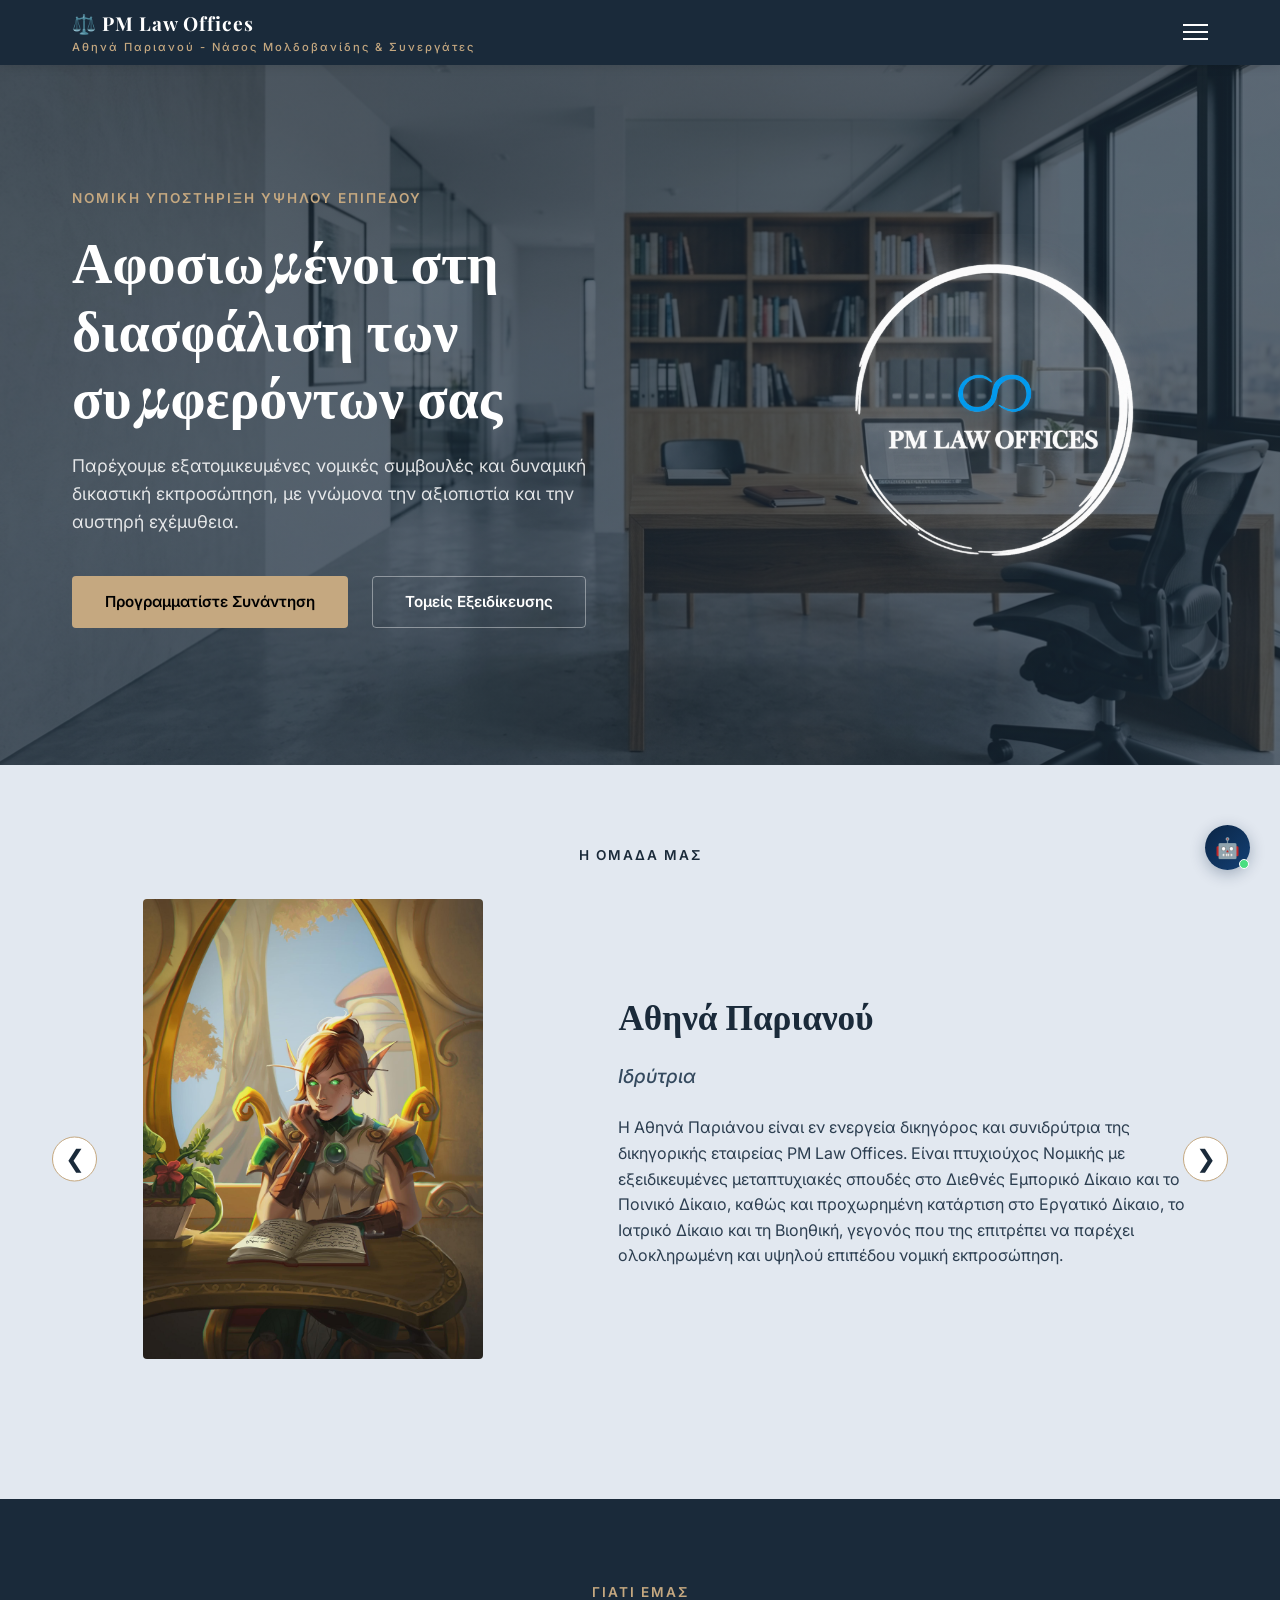
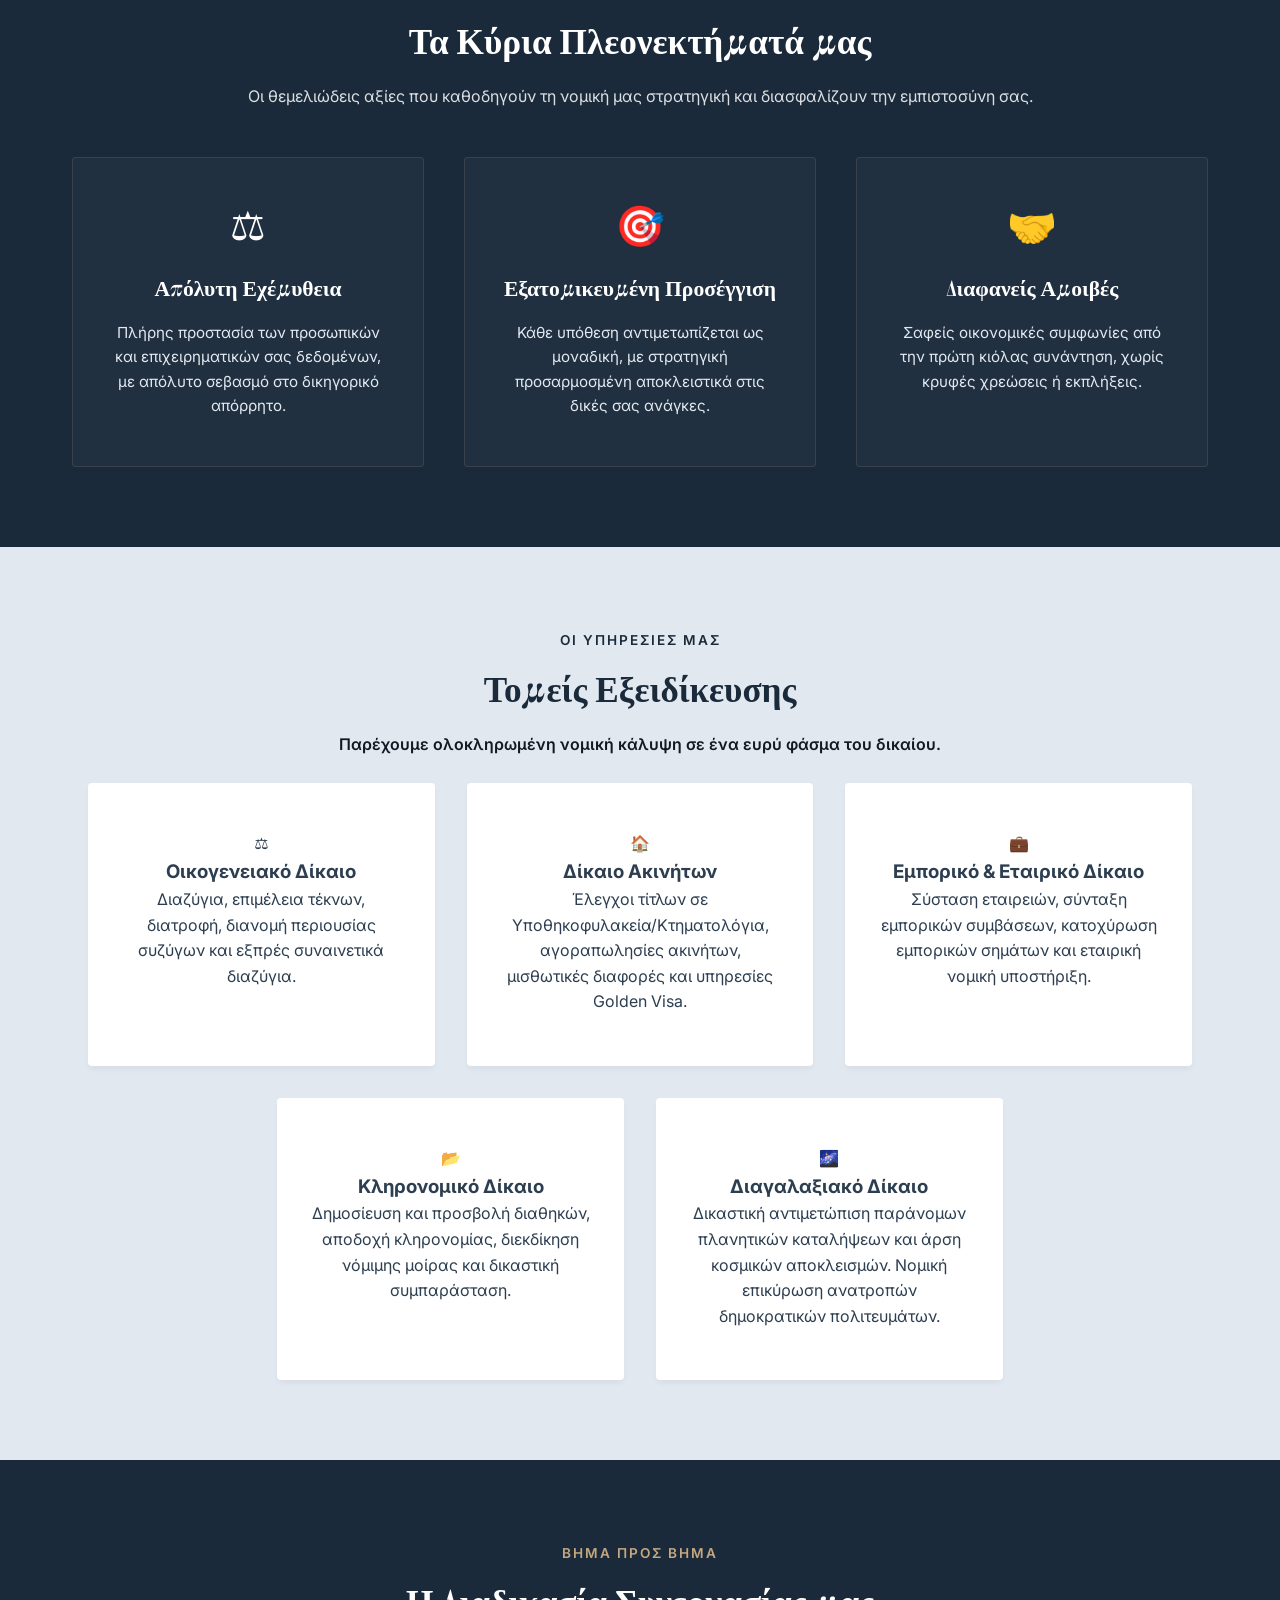
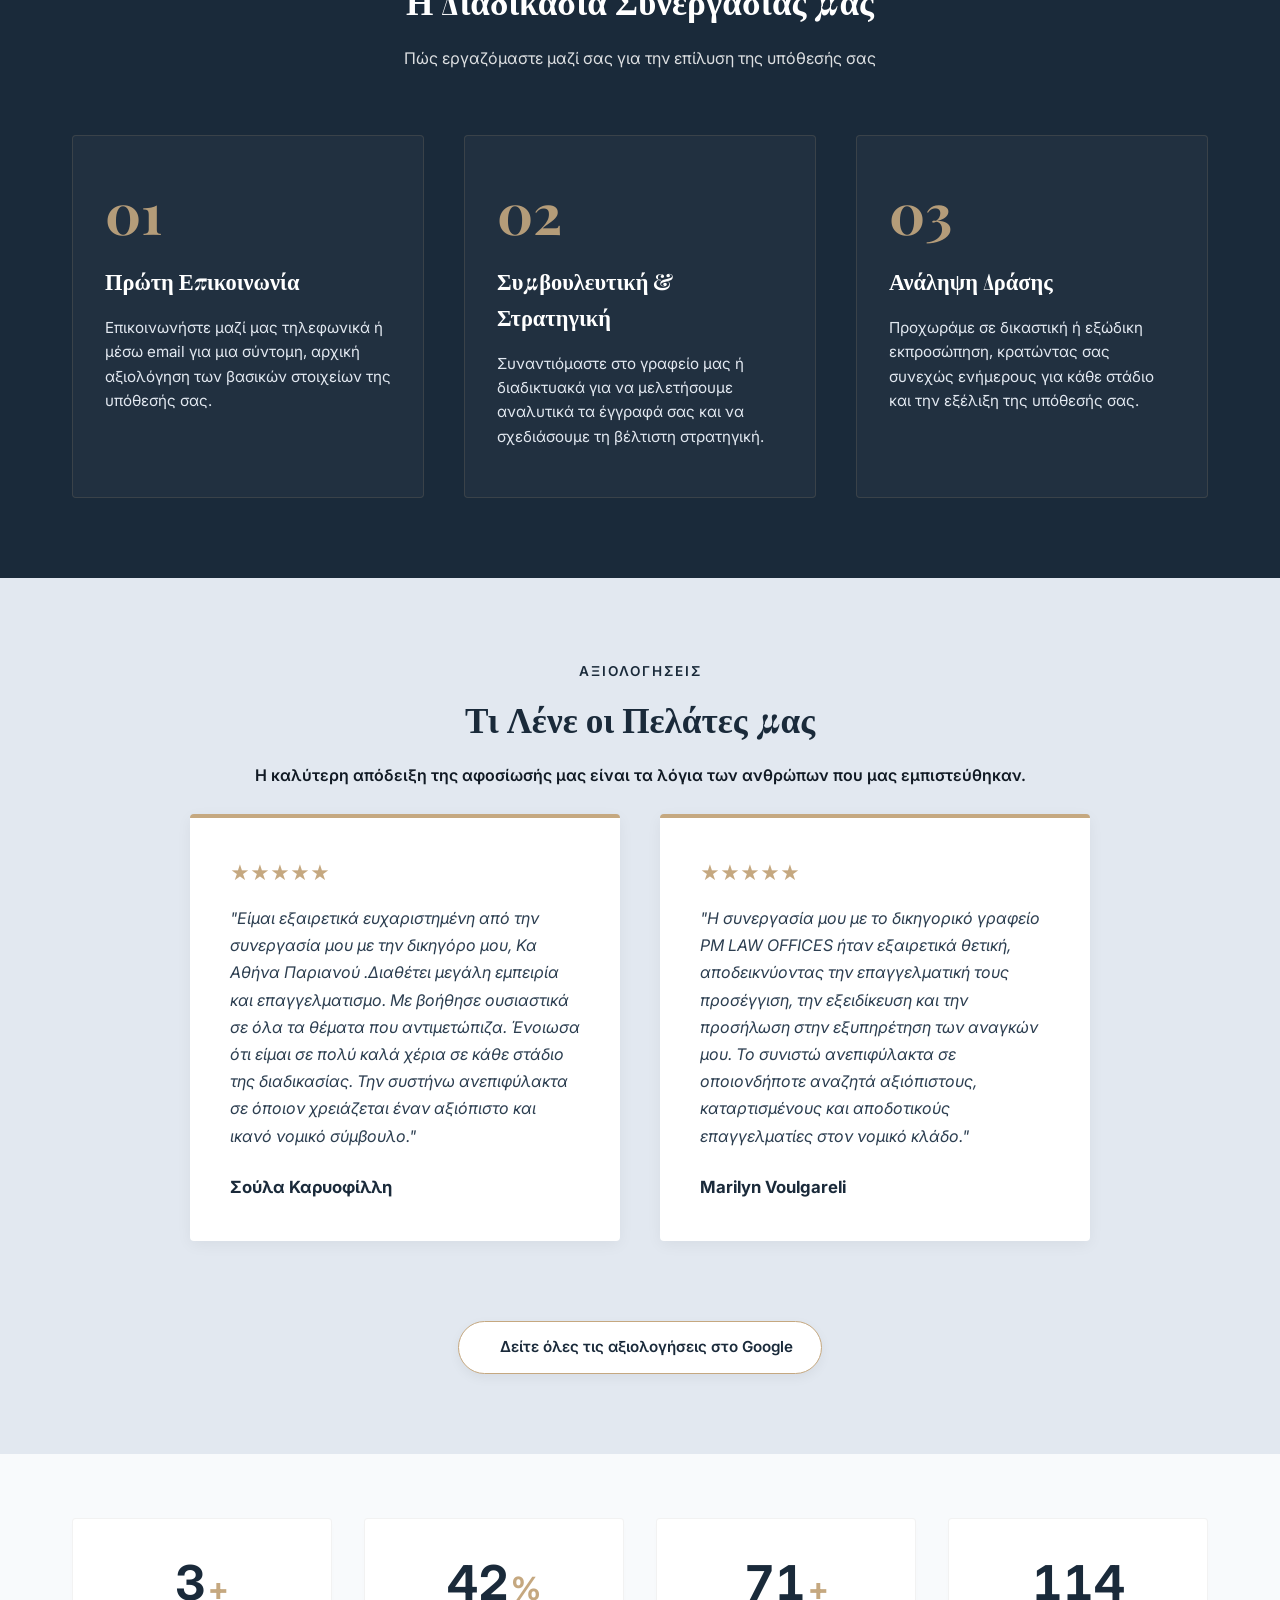
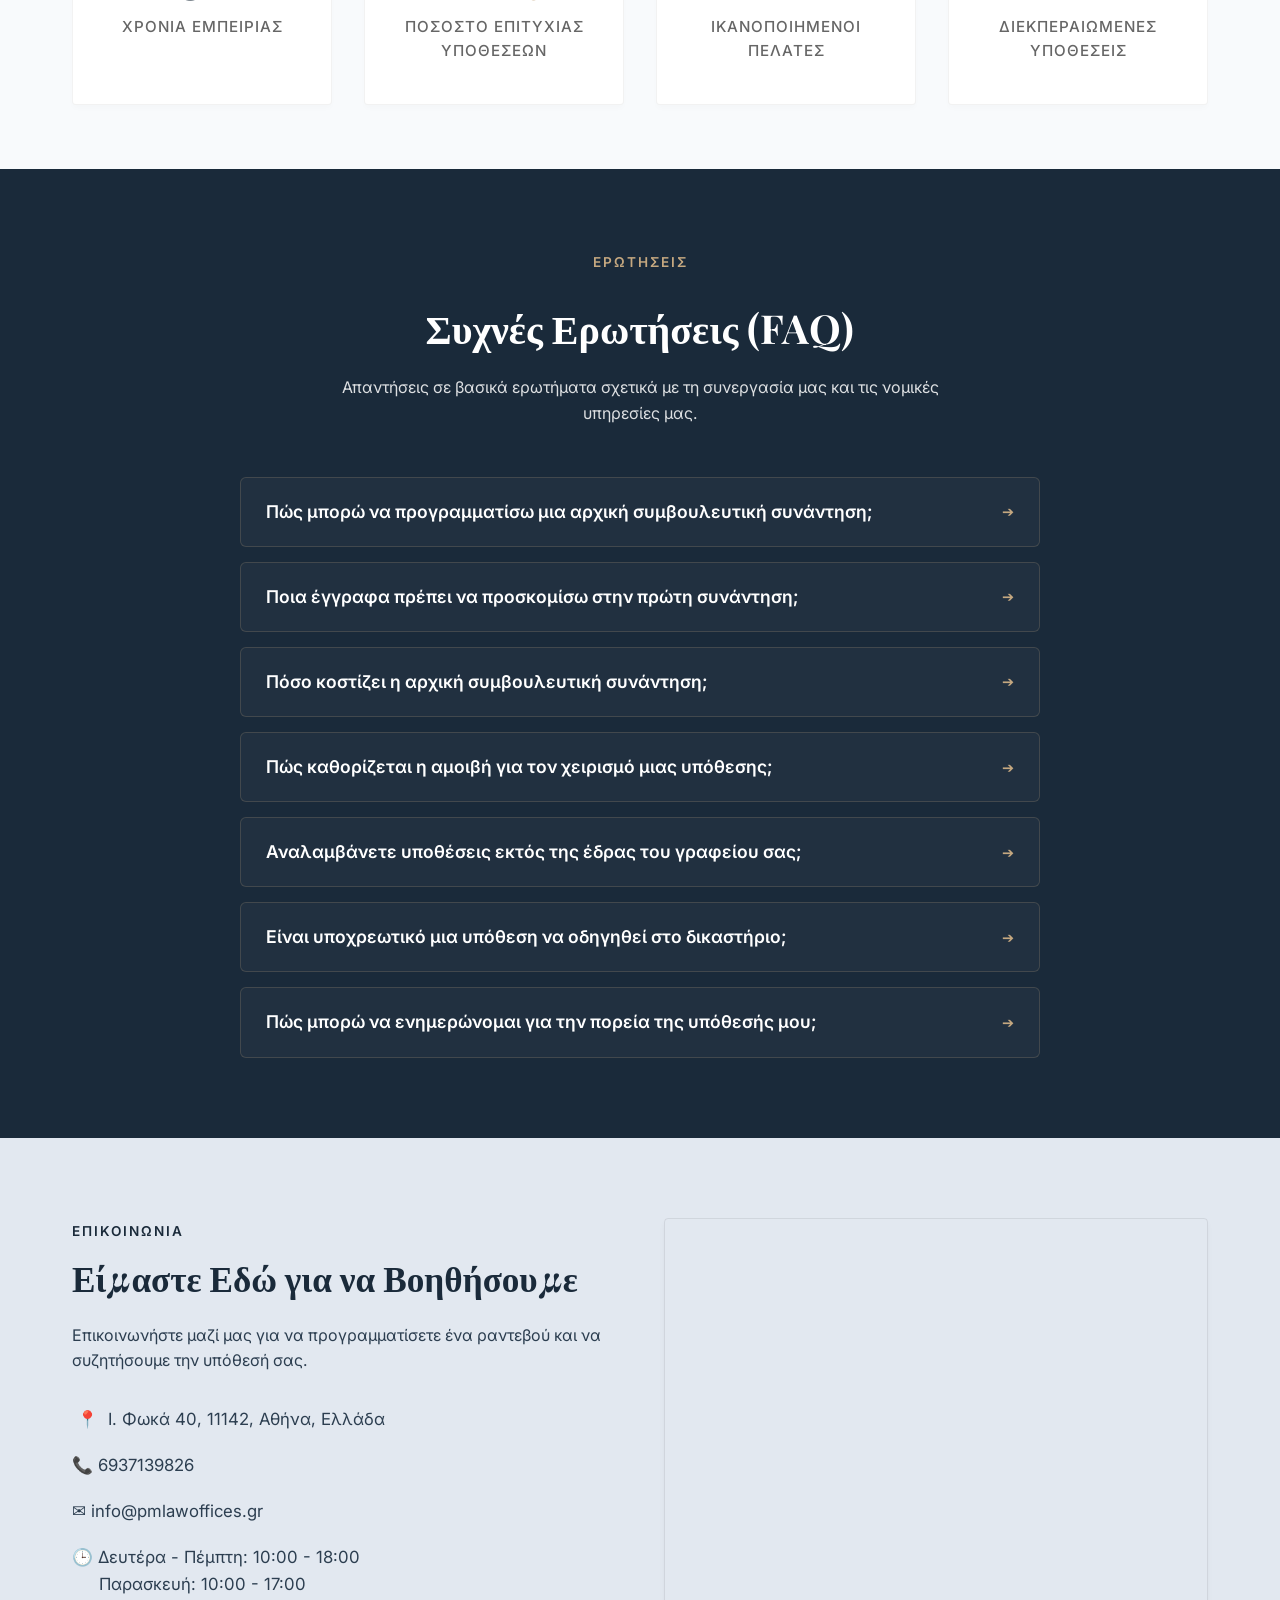
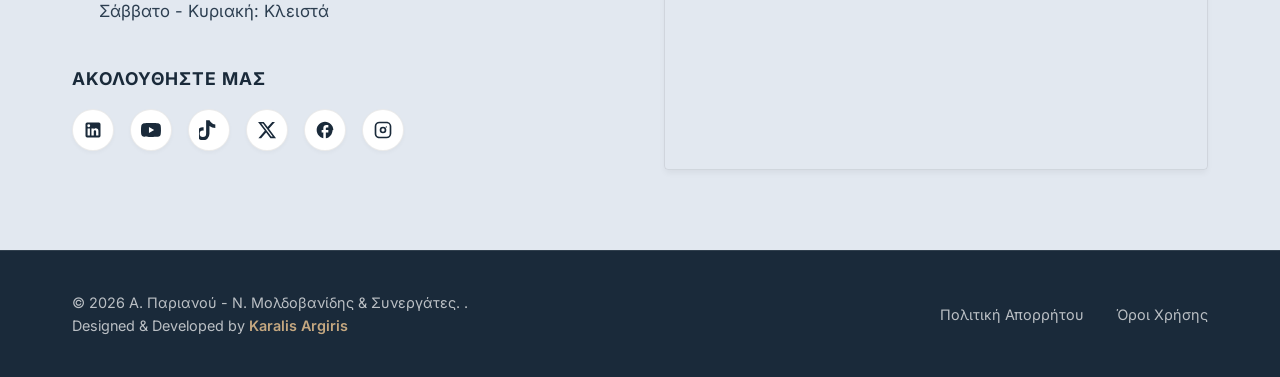
==== commit e4b74bd7: "Update index.html" ====
--- a/el/index.html
+++ b/el/index.html
@@ -680,6 +680,6 @@
 </div>
 
     <!-- Main JavaScript File -->
-    <script src="../Script/script.js"></script>
+    <script src="../script/script.js"></script>
 </body>
-</html>+</html>
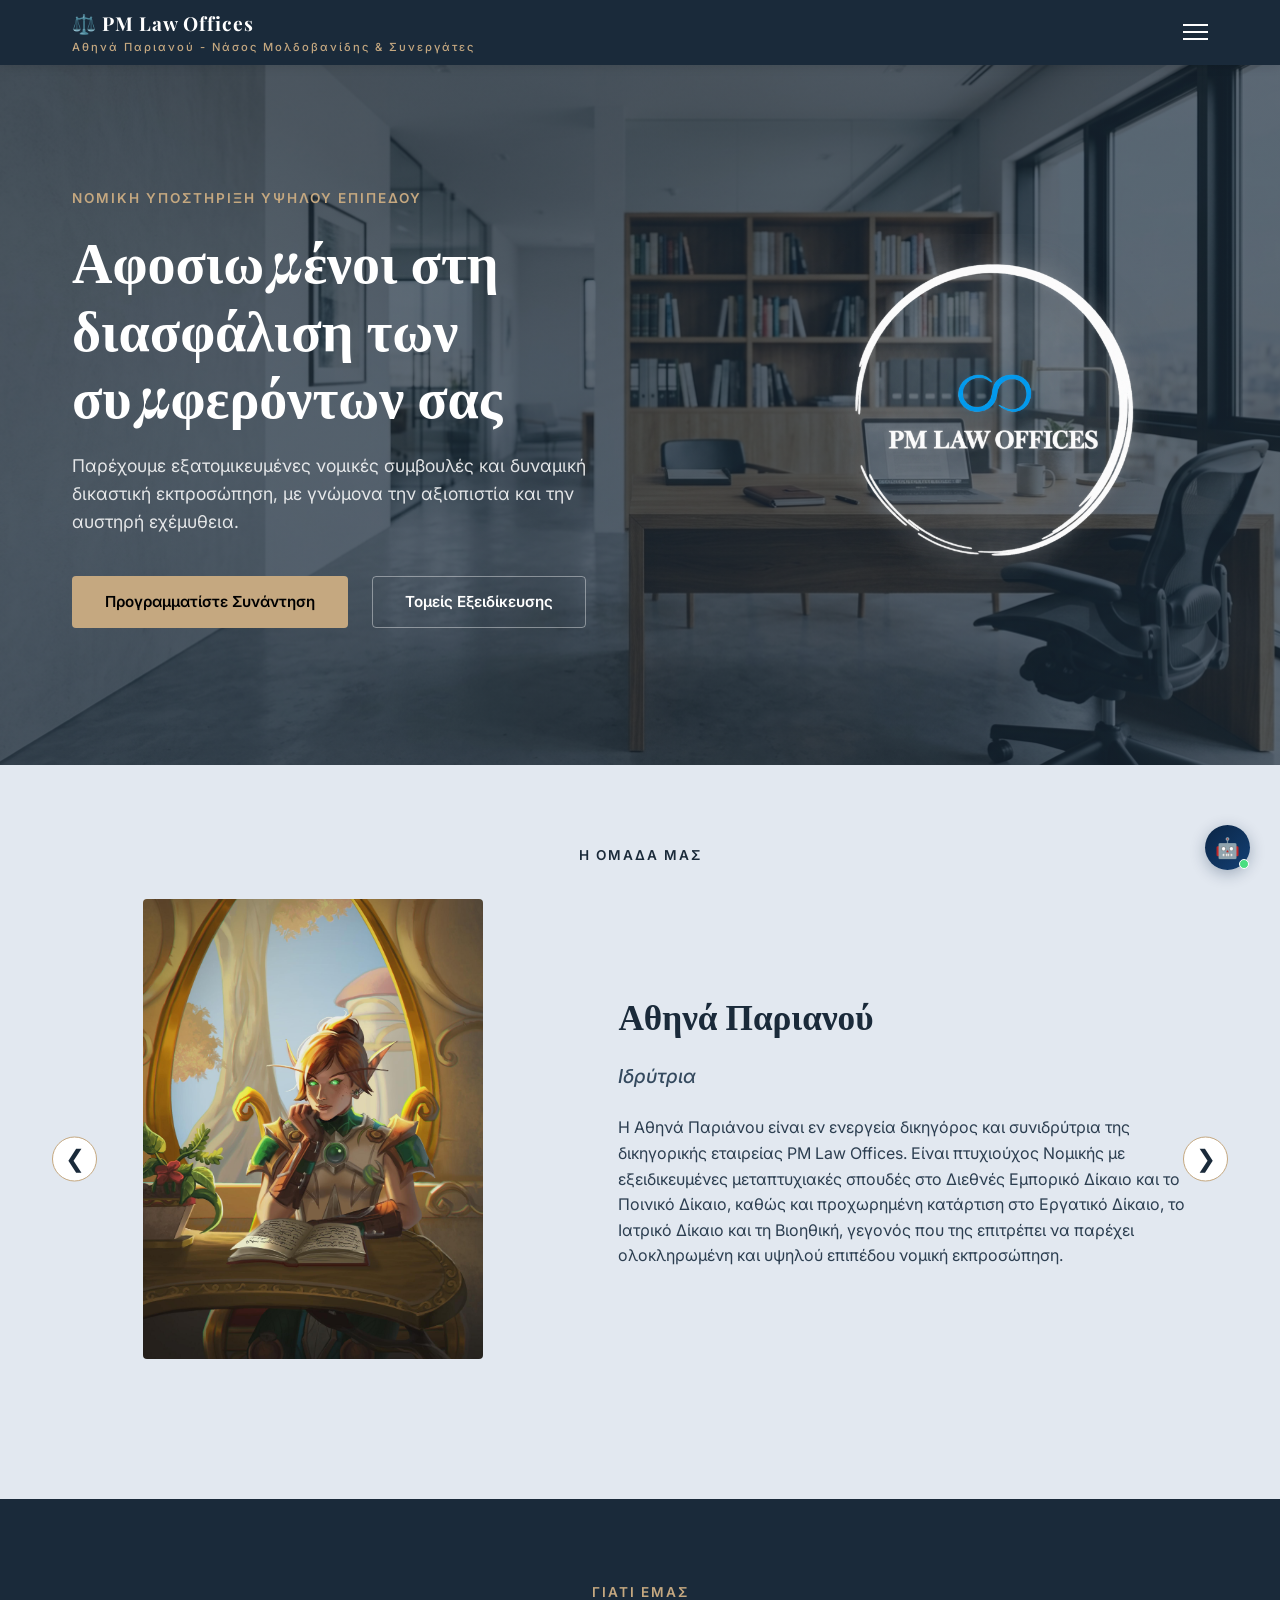
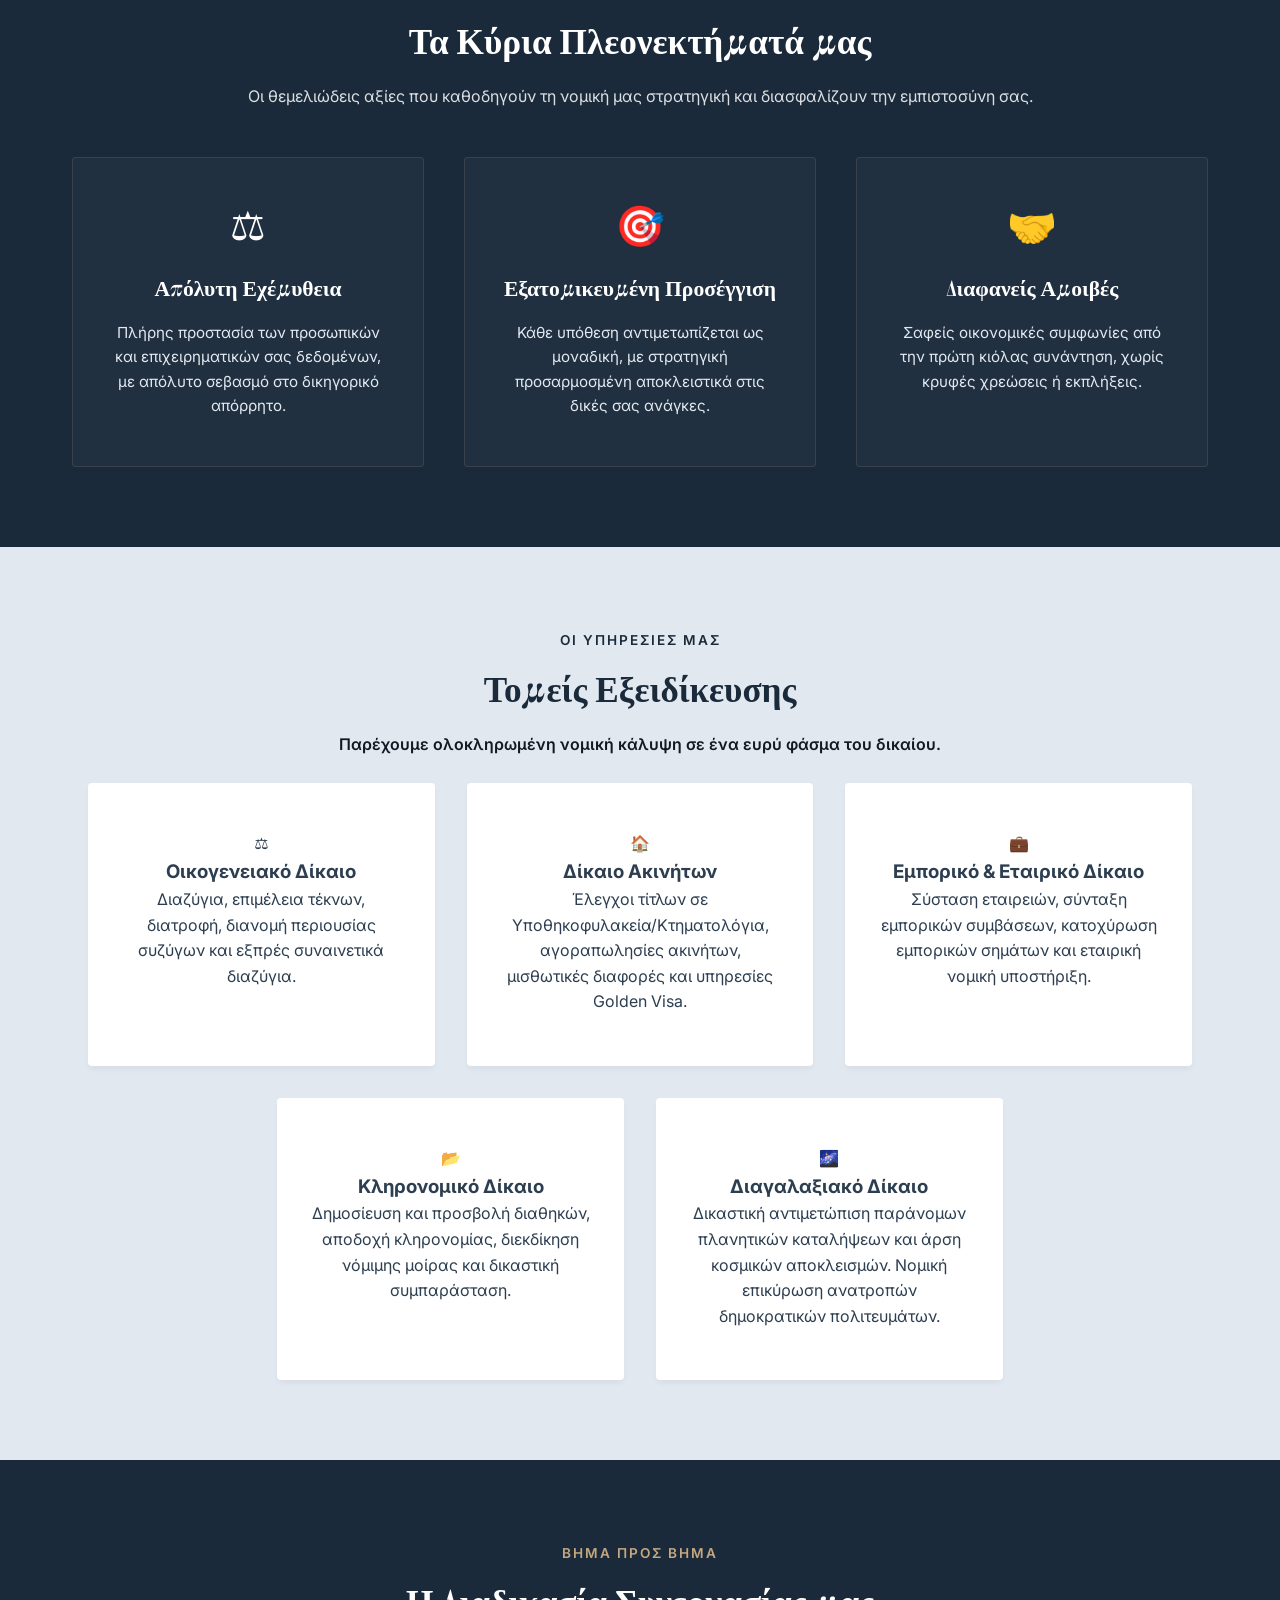
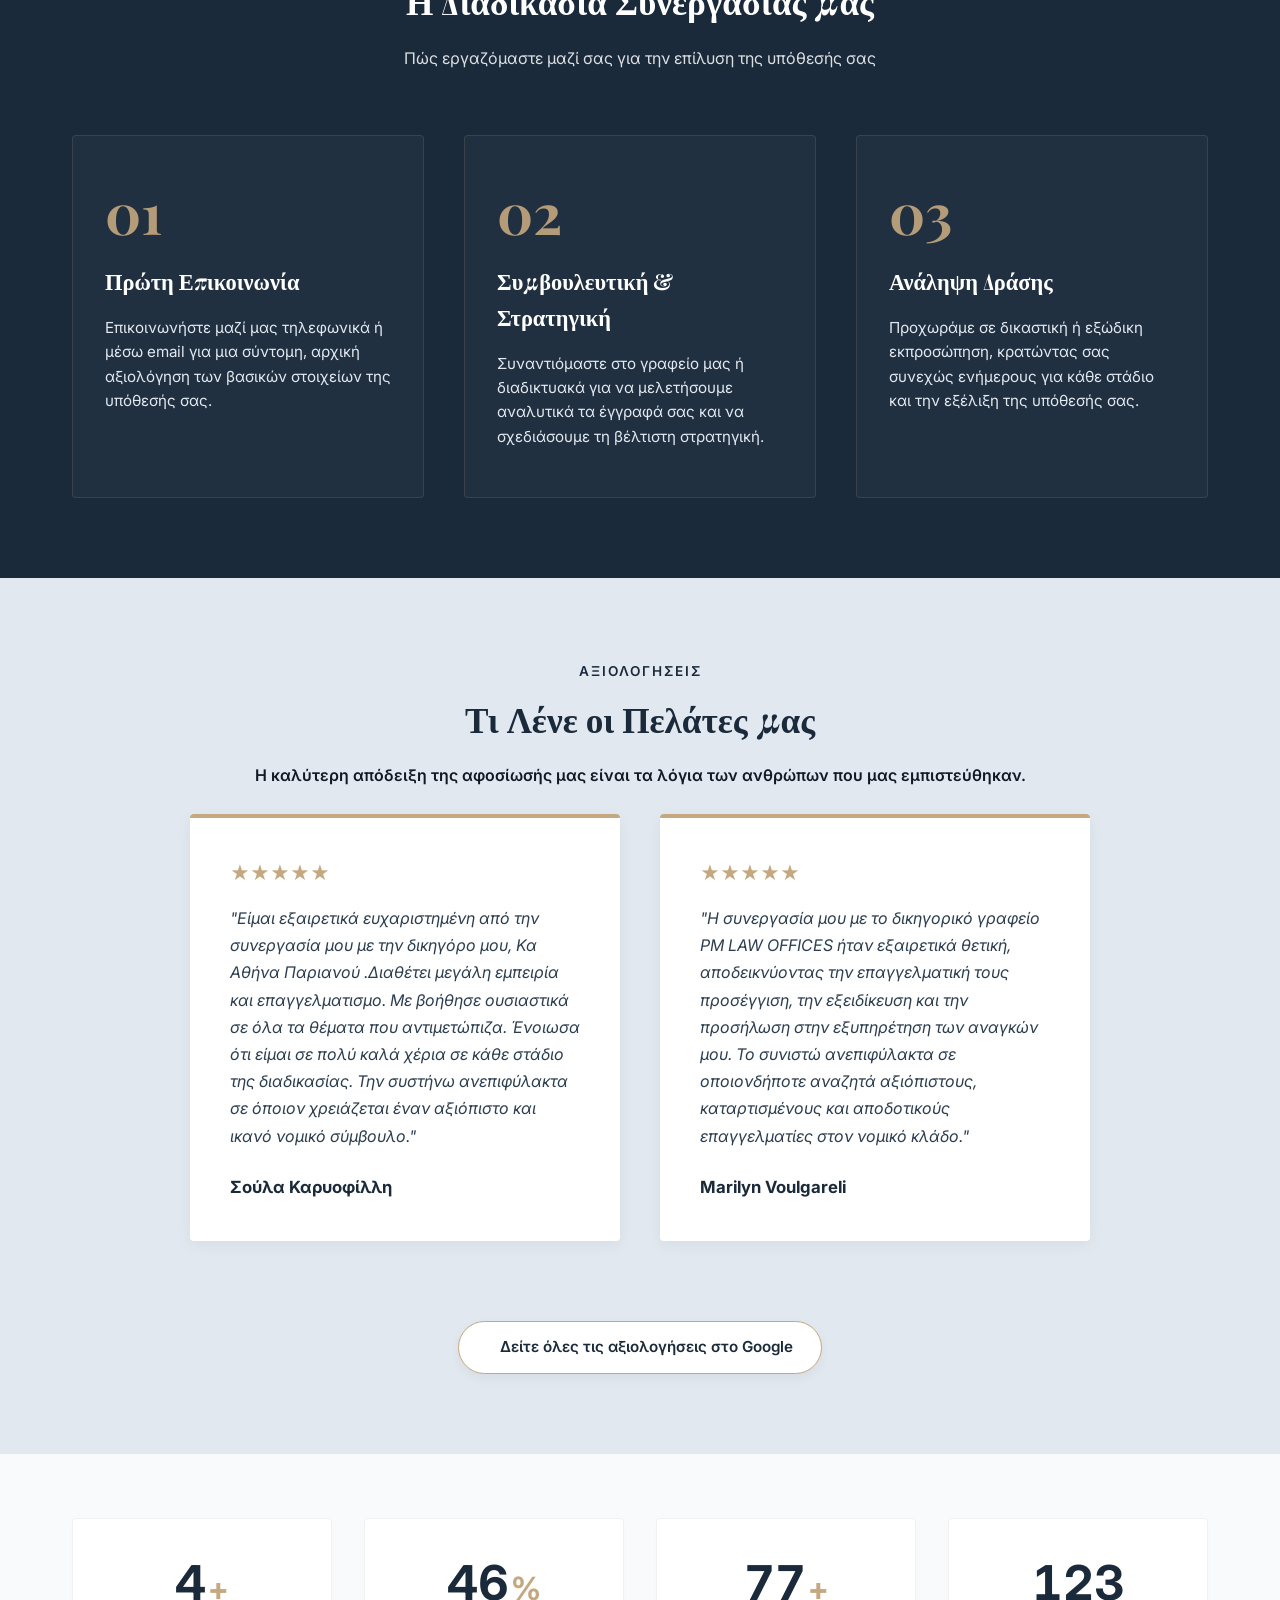
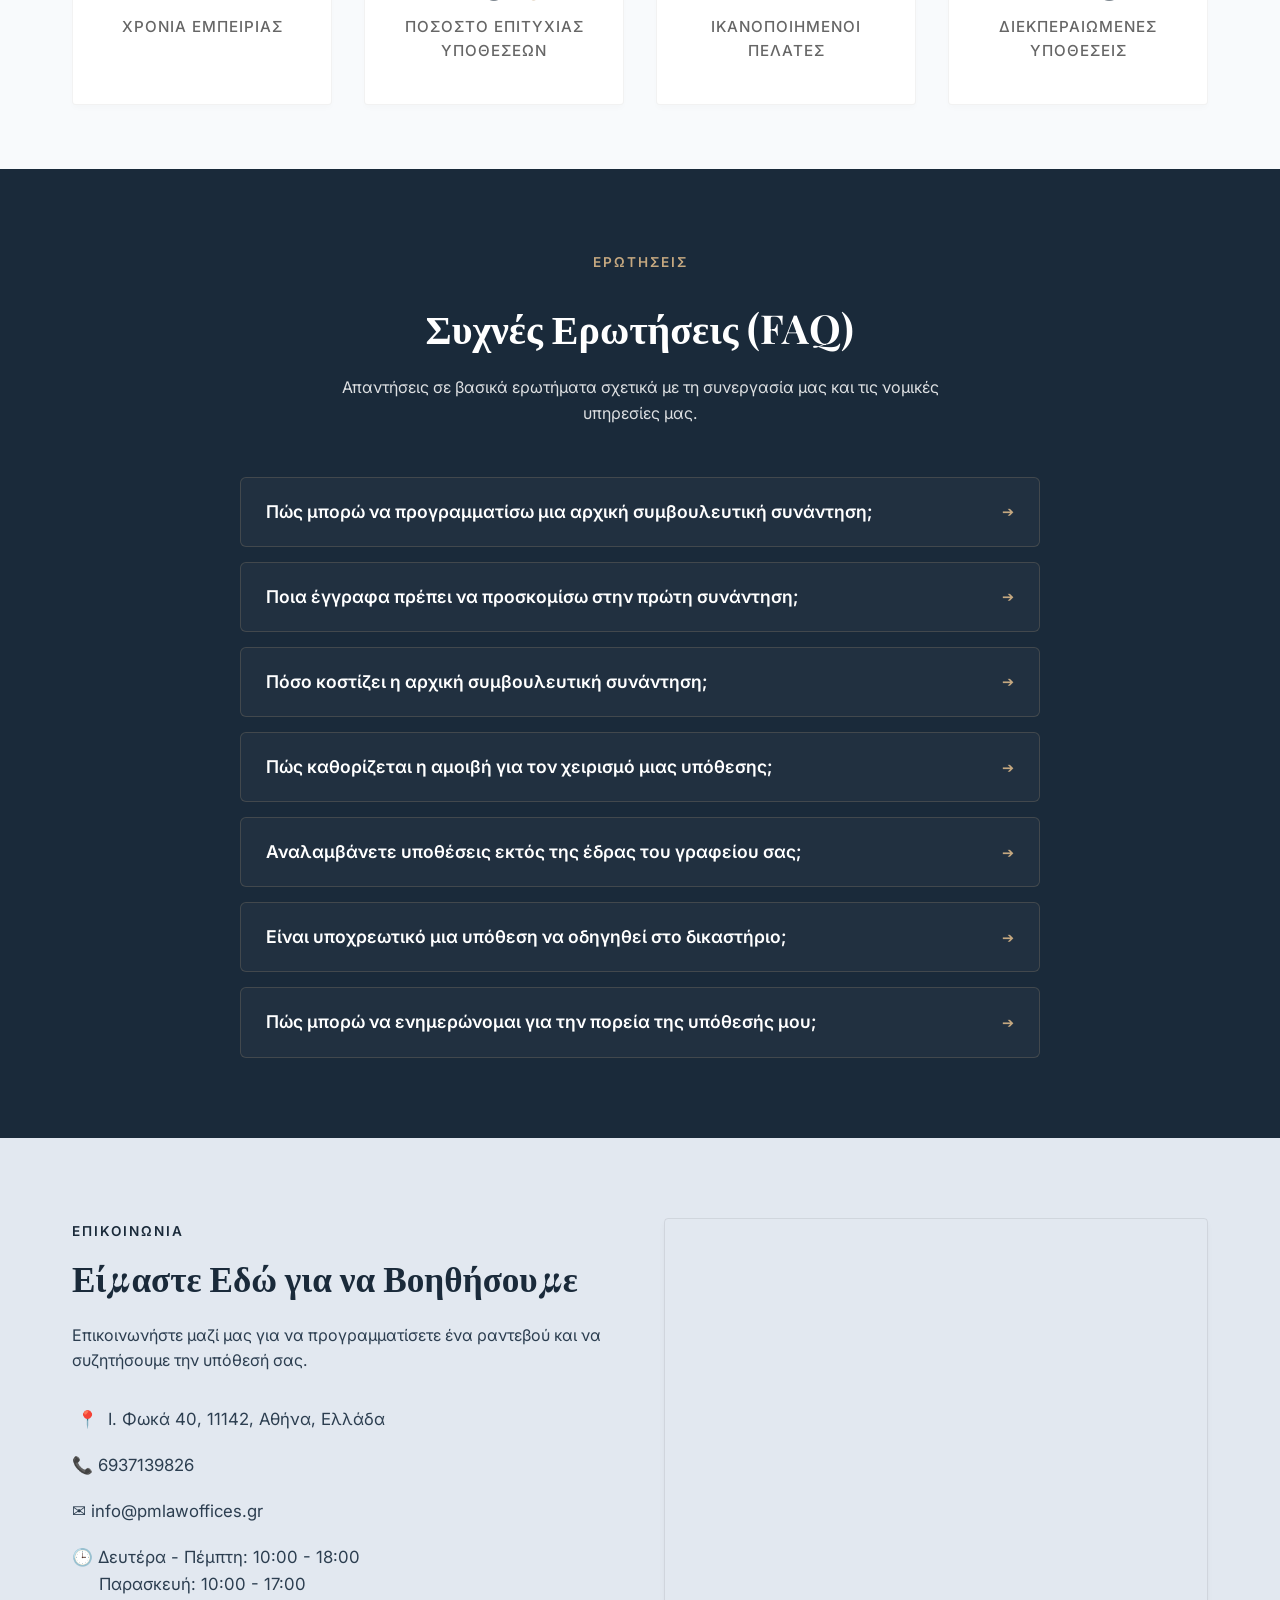
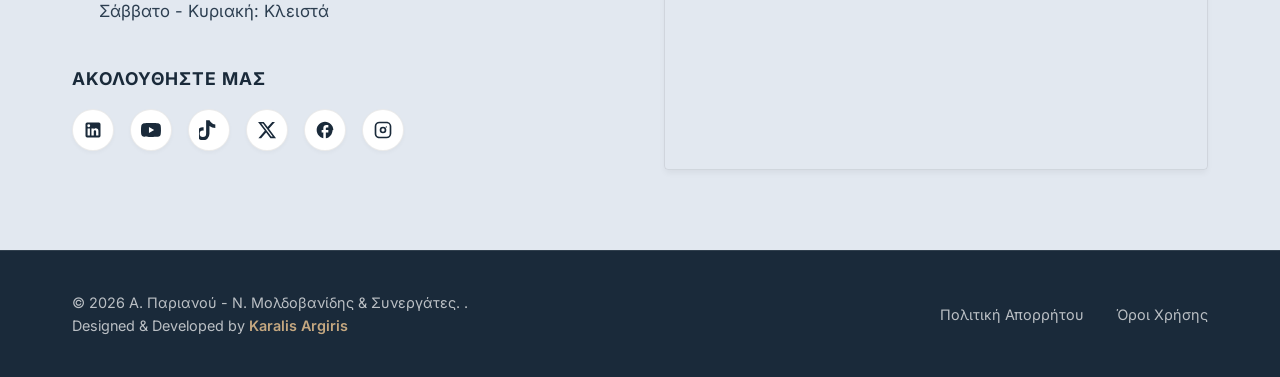
==== commit b87a6f8d: "Add files via upload" ====
--- a/el/index.html
+++ b/el/index.html
@@ -156,14 +156,12 @@
             </div>
         </section>
 
-        <!--3. ABOUT SECTION (TEAM SLIDER) -->
+<!--3. ABOUT SECTION (TEAM SLIDER) -->
         <section id="about" class="about-section">
             <div class="container">
                 <span class="section-badge text-center" style="display:block;">Η Ομάδα μας</span>
                 
                 <div class="about-slider-container">
-                    <!-- Slider Navigation Buttons -->
-                    <button class="slider-btn prev-btn" aria-label="Previous profile">&#10094;</button>
                     
                     <div class="about-slides-wrapper">
                         
@@ -230,9 +228,15 @@
                                 </div>
                             </div>
                         </div>
-                    </div>
--->                  
-                    <button class="slider-btn next-btn" aria-label="Next profile">&#10095;</button>
+-->
+                    </div>
+
+                    <!-- Slider Navigation Controls Wrapper -->
+                    <div class="slider-controls">
+                        <button class="slider-btn prev-btn" aria-label="Previous profile">&#10094;</button>
+                        <button class="slider-btn next-btn" aria-label="Next profile">&#10095;</button>
+                    </div>
+
                 </div>
             </div>
         </section>
@@ -682,4 +686,4 @@
     <!-- Main JavaScript File -->
     <script src="../script/script.js"></script>
 </body>
-</html>
+</html>
--- a/css/style.css
+++ b/css/style.css
@@ -1623,4 +1623,43 @@
 
 .ai-call:hover {
     background-color: #1b5e20;
+}
+
+/* ==========================================================================
+   FIX ABOUT SLIDER FOR MOBILE (max-width: 768px)
+   ========================================================================== */
+@media (max-width: 768px) {
+    /* 1. Επαναφορά του container σε Flexbox κατακόρυφης διάταξης */
+    .about-slider-container {
+        display: flex !important;
+        flex-direction: column !important;
+        align-items: center !important;
+        position: relative !important;
+    }
+
+    /* 2. Το slide πιάνει όλο το πλάτος και μπαίνει 1ο */
+    .about-slides-wrapper {
+        width: 100% !important;
+        order: 1 !important;
+    }
+
+    /* 3. Ακύρωση absolute positioning & τοποθέτηση των κουμπιών κάτω (order: 2) */
+    .about-slider-container .slider-btn {
+        position: static !important; /* Ακυρώνει το top/left/right/transform */
+        top: auto !important;
+        bottom: auto !important;
+        left: auto !important;
+        right: auto !important;
+        transform: none !important;
+        display: inline-flex !important;
+        align-items: center;
+        justify-content: center;
+        margin: 15px 10px 0 10px !important; /* Περιθώριο από το κείμενο */
+    }
+
+    /* 4. Περιέκτης για να εμφανίζονται τα κουμπιά δίπλα-δίπλα στην ίδια σειρά */
+    .about-slider-container::after {
+        content: "";
+        display: none;
+    }
 }
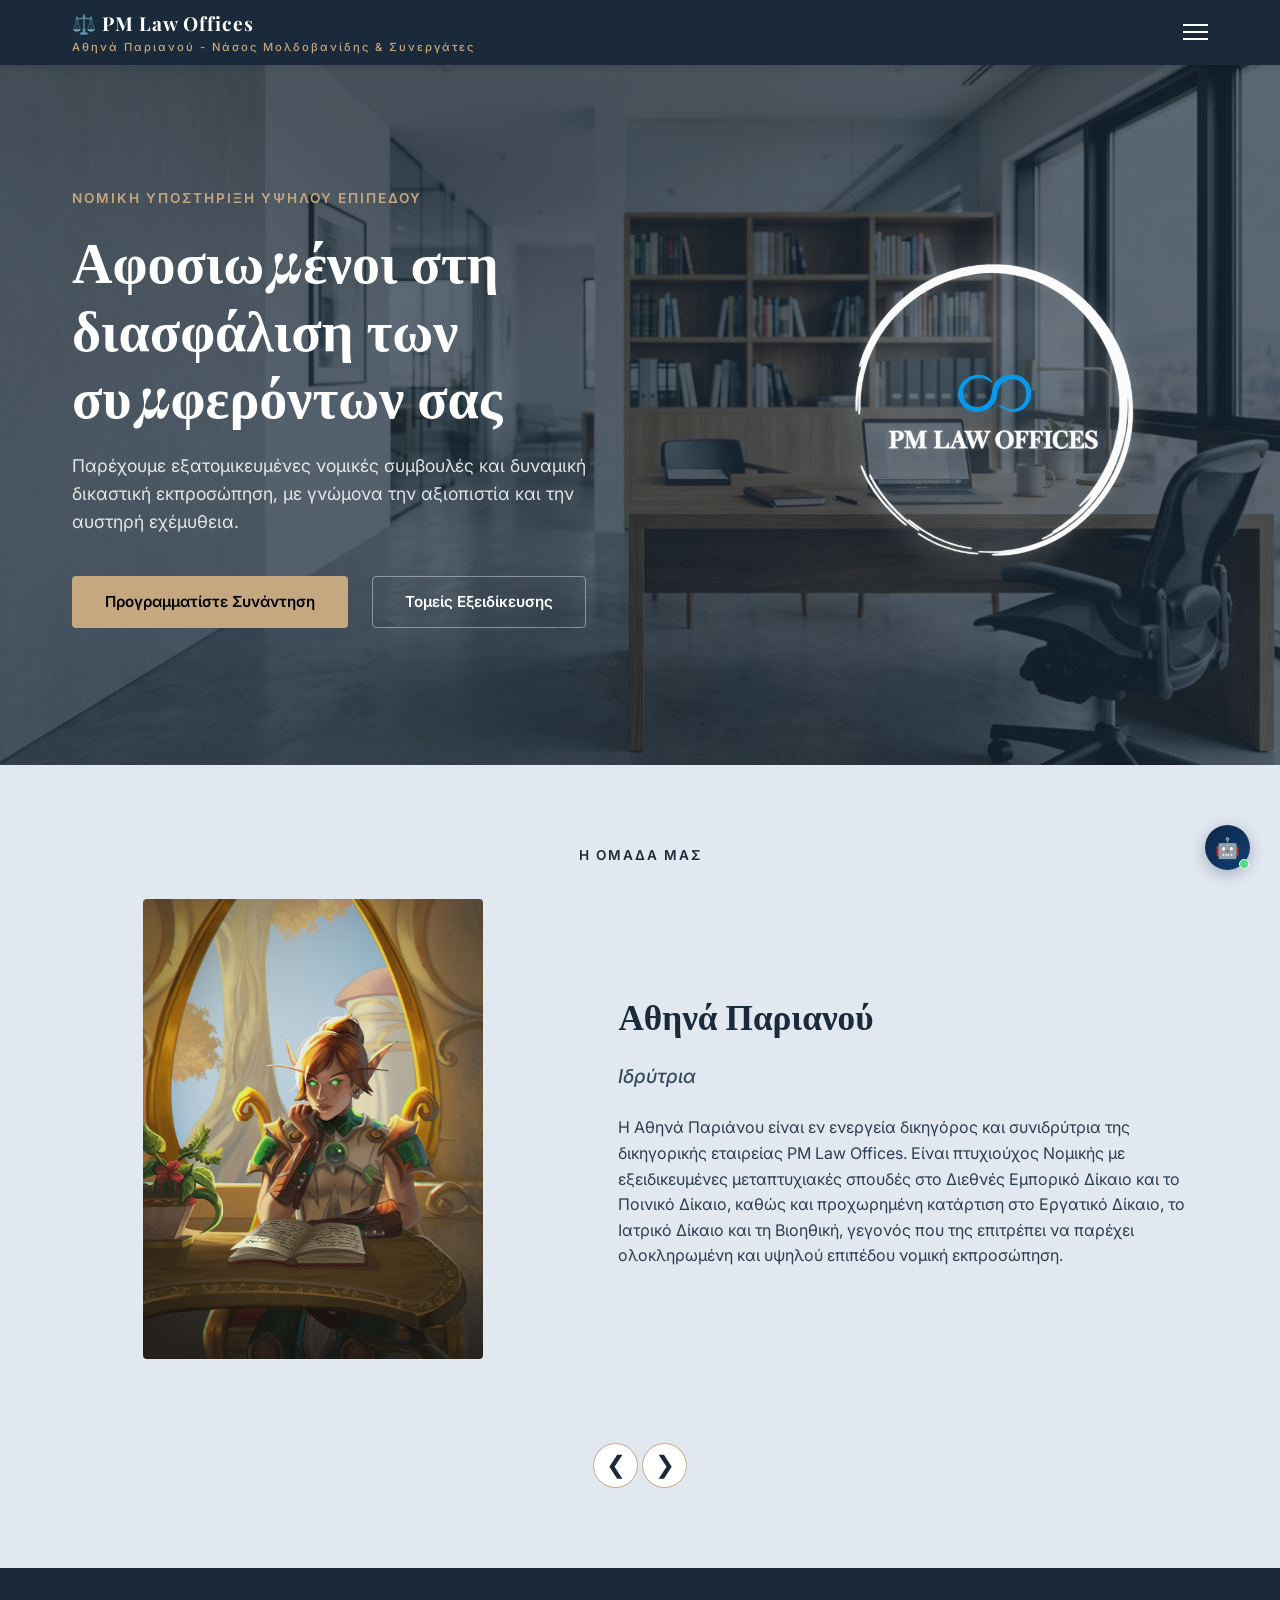
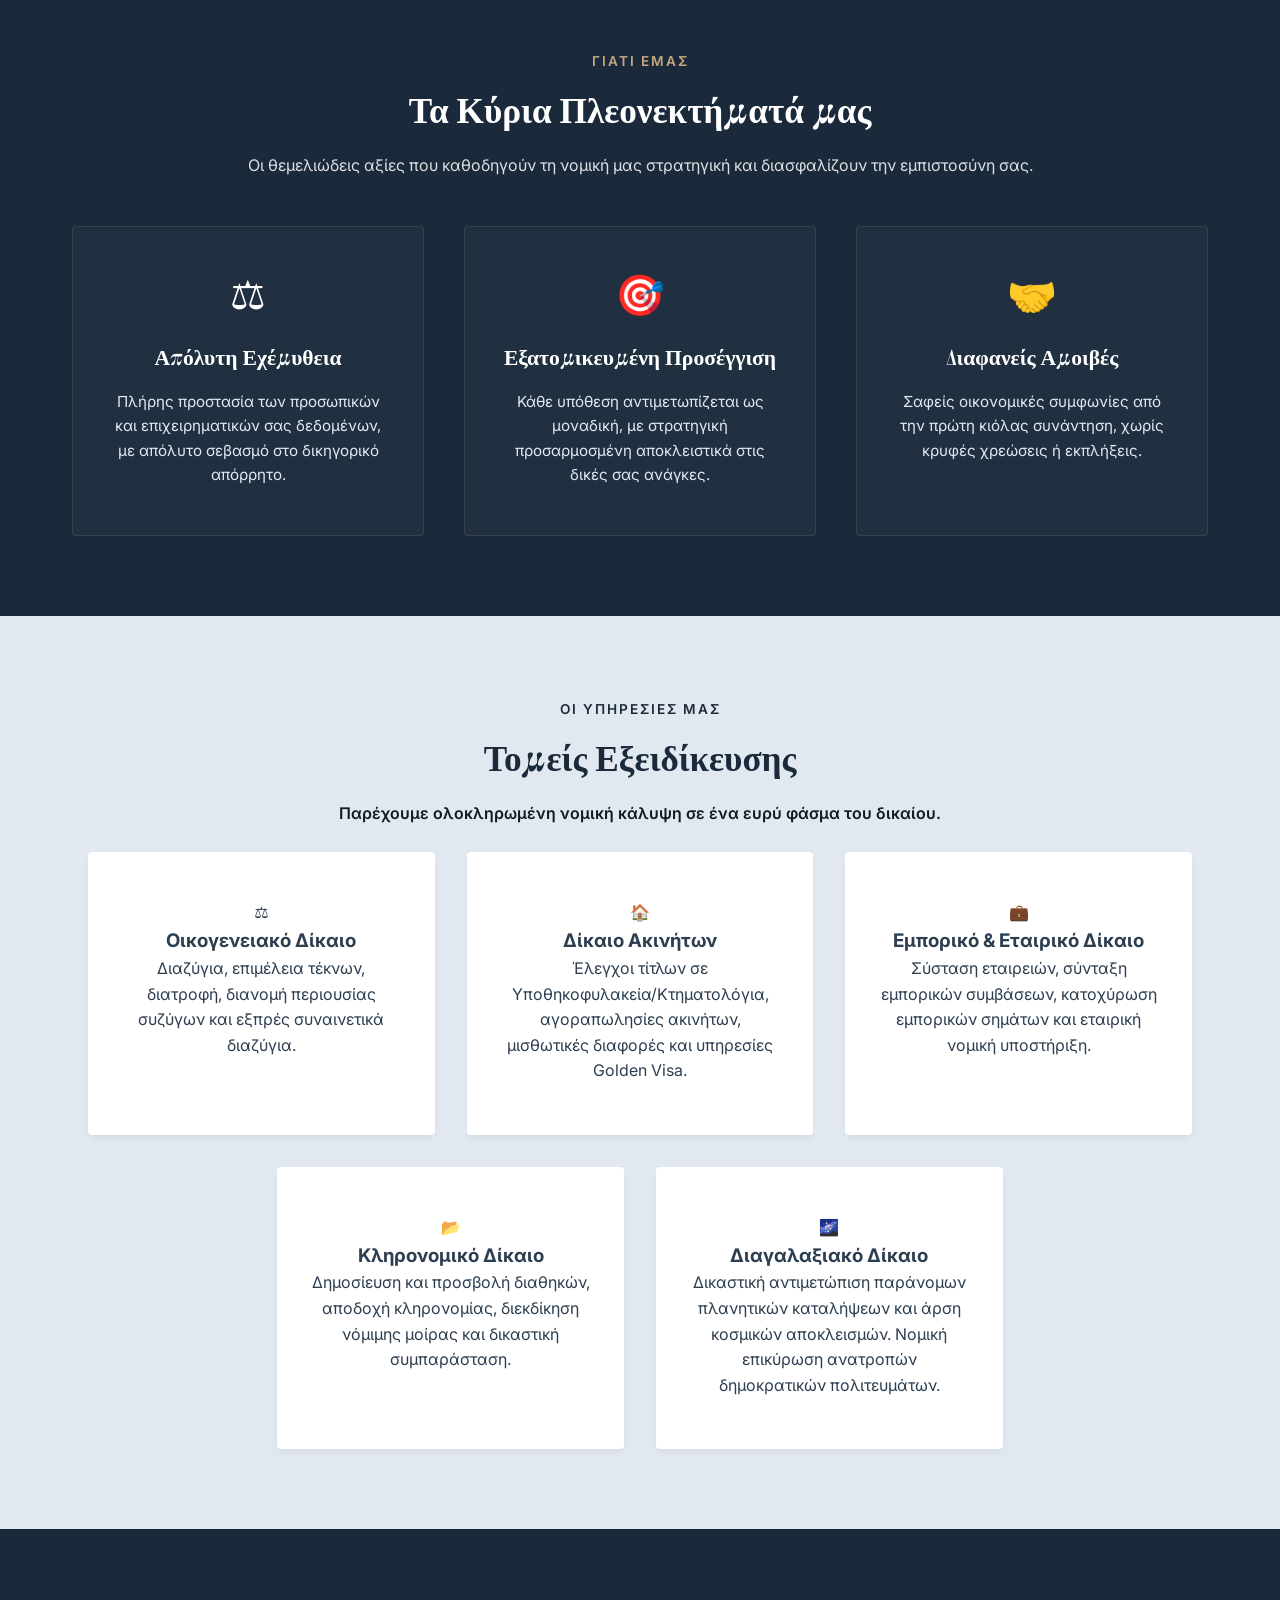
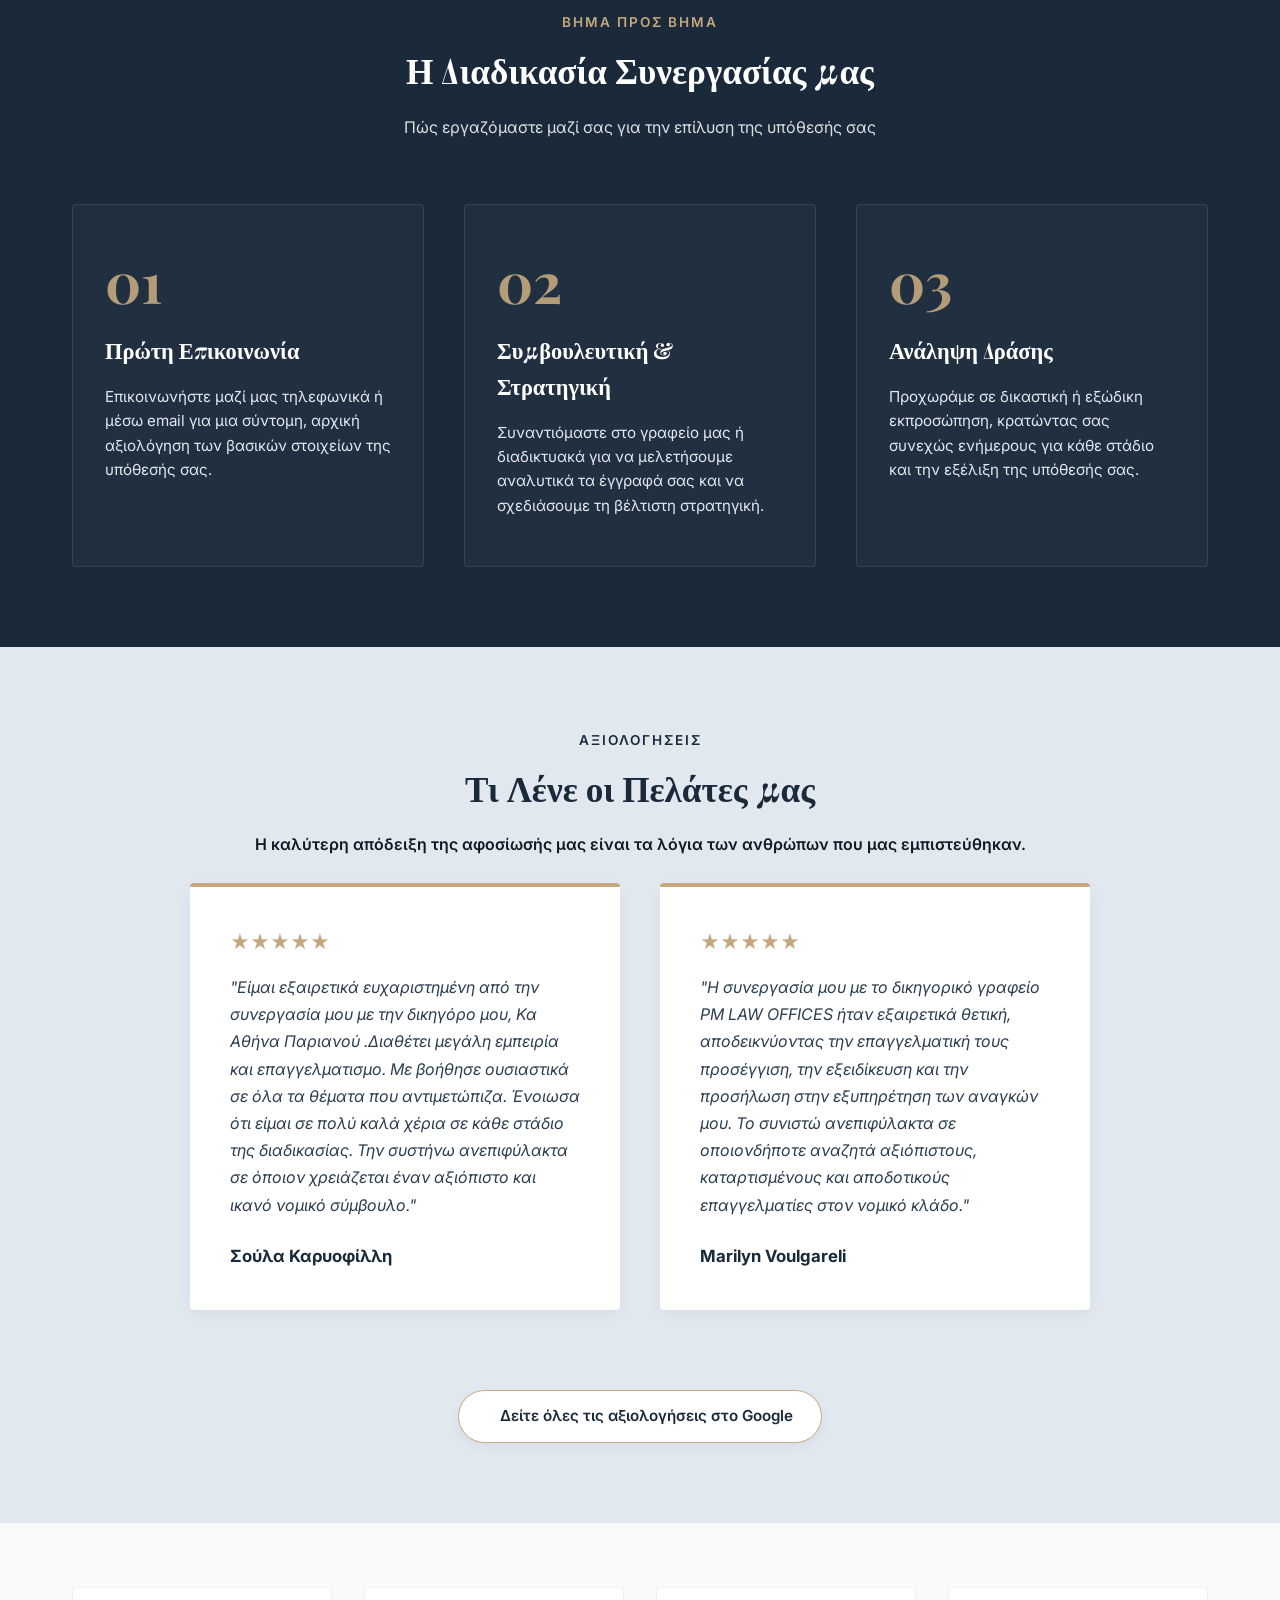
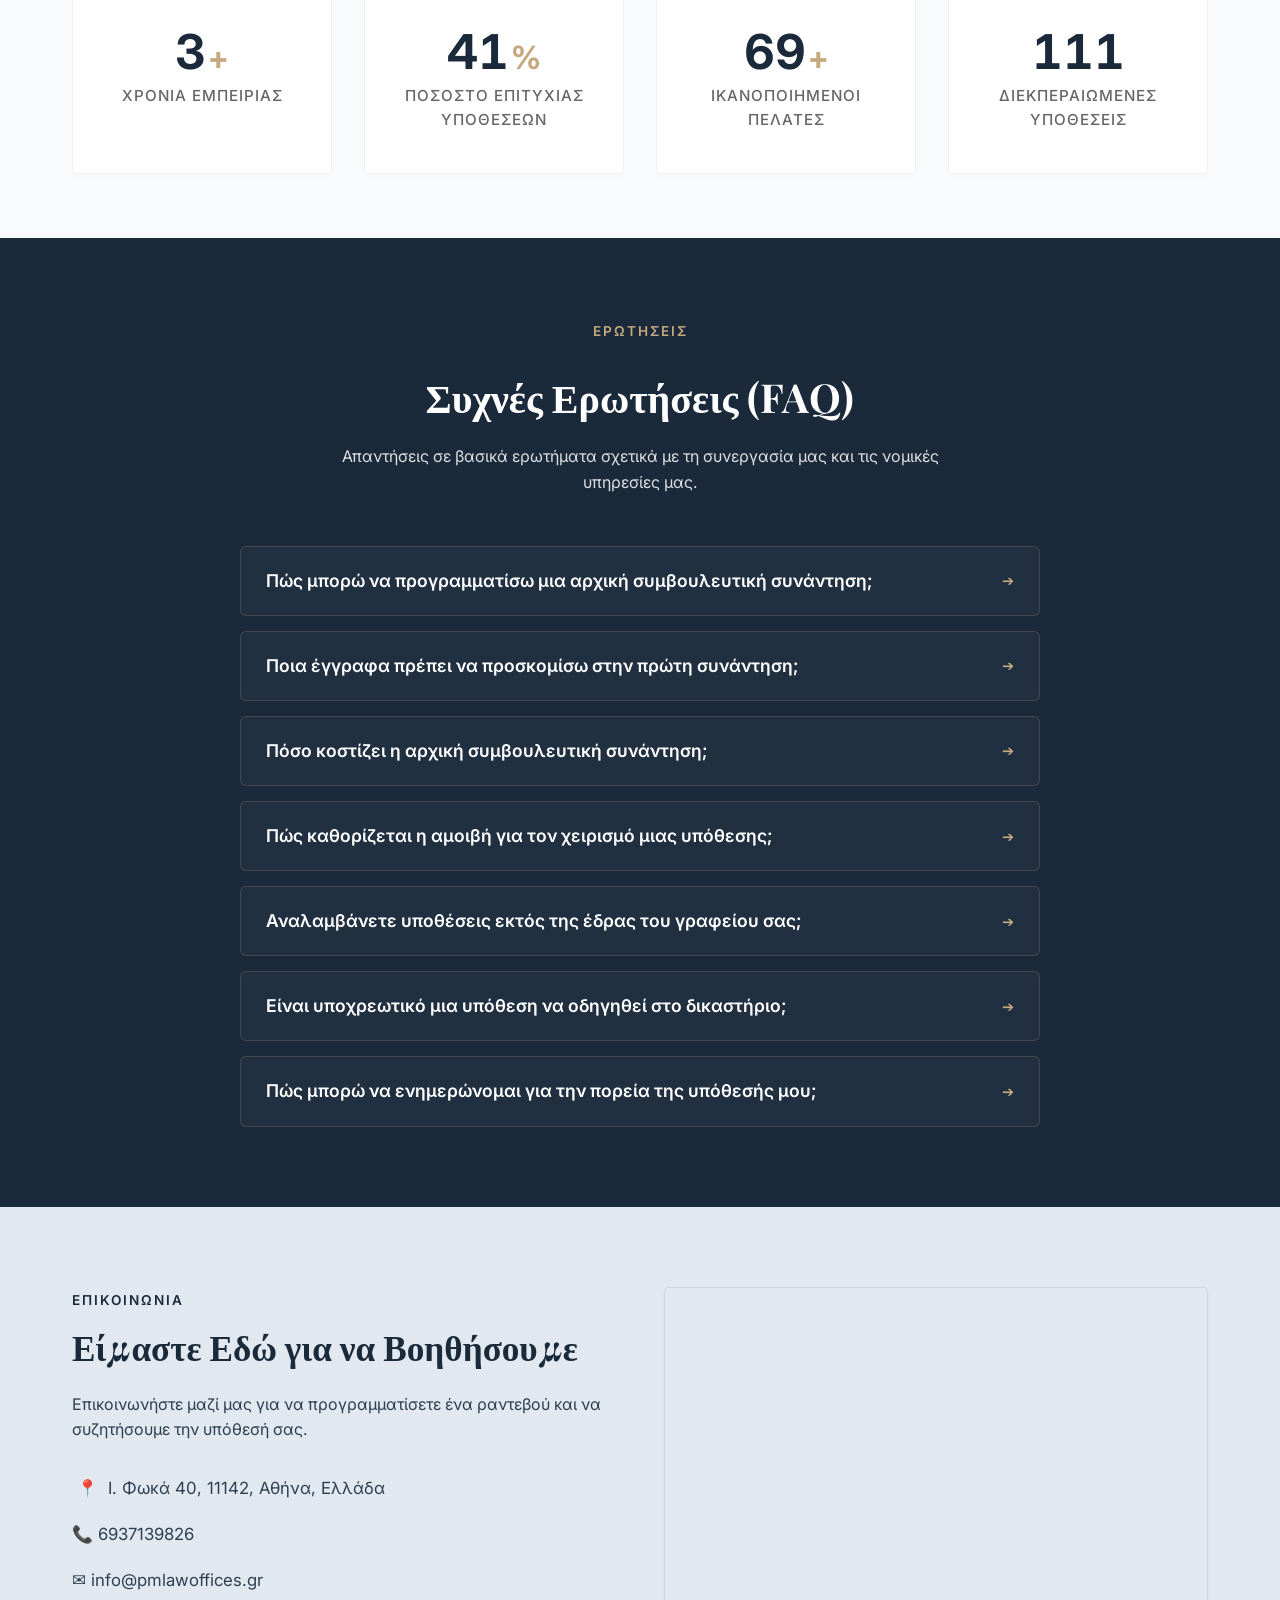
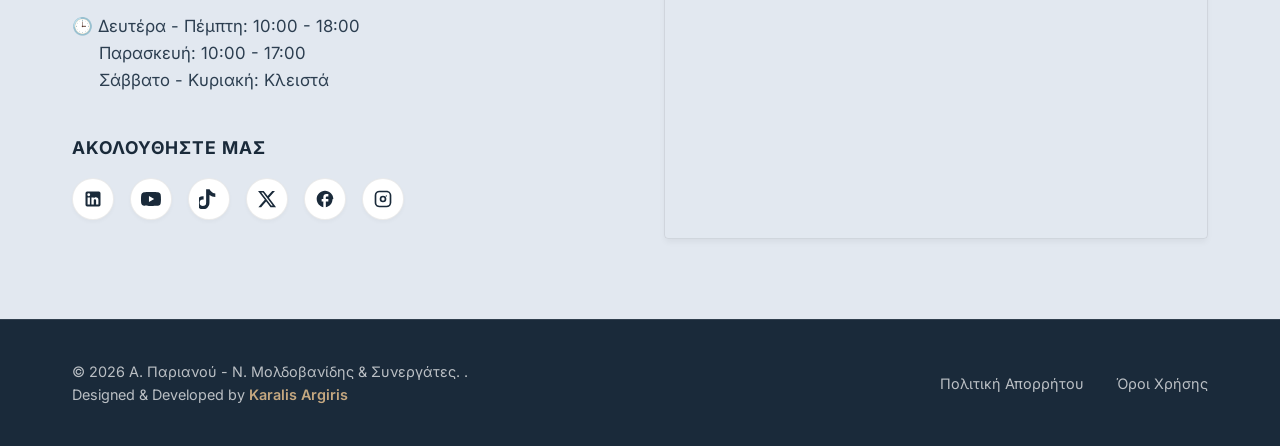
==== commit 3897fe3b: "Add files via upload" ====
--- a/el/index.html
+++ b/el/index.html
@@ -232,7 +232,7 @@
                     </div>
 
                     <!-- Slider Navigation Controls Wrapper -->
-                    <div class="slider-controls">
+                    <div class="about-slider-controls">
                         <button class="slider-btn prev-btn" aria-label="Previous profile">&#10094;</button>
                         <button class="slider-btn next-btn" aria-label="Next profile">&#10095;</button>
                     </div>
@@ -494,7 +494,6 @@
                             <li>🕒 Δευτέρα - Πέμπτη: 10:00 - 18:00<br>
                             &emsp;&nbsp;&nbsp;Παρασκευή: 10:00 - 17:00<br>
                             &emsp;&nbsp;&nbsp;Σάββατο - Κυριακή: Κλειστά</li>
-                            <li>
                             <li>
                                 <!-- Social Media Links -->
                                 <div class="contact-socials">
--- a/css/style.css
+++ b/css/style.css
@@ -295,12 +295,15 @@
     font-weight: 500;
 }
 
+/* Slider Container: Κάθετη διάταξη για να μπουν τα κουμπιά από κάτω */
 .about-slider-container {
     position: relative;
     display: flex;
+    flex-direction: column;
     align-items: center;
     justify-content: center;
     margin-top: 2rem;
+    gap: 1.5rem; /* Απόσταση μεταξύ slide και βελών */
 }
 
 .about-slides-wrapper {
@@ -327,10 +330,22 @@
     transform: translateX(0);
 }
 
+/* Νέος περιέκτης για τα βελάκια κάτω από το slide */
+.slider-controls {
+    display: flex;
+    align-items: center;
+    justify-content: center;
+    gap: 1.5rem;
+    width: 100%;
+}
+
+/* Επαναφορά κουμπιών σε σχετική θέση (όχι absolute πάνω στο slide) */
 .slider-btn {
-    position: absolute;
-    top: 50%;
-    transform: translateY(-50%);
+    position: relative;
+    top: auto;
+    left: auto;
+    right: auto;
+    transform: none;
     background: var(--white);
     color: var(--primary-color);
     border: 1px solid var(--secondary-color);
@@ -351,8 +366,11 @@
     color: var(--white);
 }
 
-.prev-btn { left: -60px; }
-.next-btn { right: -60px; }
+.prev-btn,
+.next-btn {
+    left: auto;
+    right: auto;
+}
 
 /* 7. ADVANTAGES SECTION */
 .advantages-section {
@@ -1626,40 +1644,72 @@
 }
 
 /* ==========================================================================
-   FIX ABOUT SLIDER FOR MOBILE (max-width: 768px)
+   ABOUT SLIDER NAVIGATION FIX
    ========================================================================== */
-@media (max-width: 768px) {
-    /* 1. Επαναφορά του container σε Flexbox κατακόρυφης διάταξης */
+
+/* Περιέκτης για τα βελάκια: Οριζόντια τοποθέτηση (το ένα δίπλα στο άλλο) */
+.slider-controls {
+    display: flex;
+    flex-direction: row; /* Εξασφαλίζει οριζόντια διάταξη */
+    align-items: center;
+    justify-content: center;
+    gap: 15px; /* Απόσταση μεταξύ των δύο κουμπιών */
+    width: 100%;
+    margin-top: 15px; /* Απόσταση από το slide */
+}
+
+/* Κουμπιά πλοήγησης */
+.slider-btn {
+    position: relative;
+    top: auto;
+    left: auto;
+    right: auto;
+    transform: none;
+    background: var(--white);
+    color: var(--primary-color);
+    border: 1px solid var(--secondary-color);
+    font-size: 1.5rem;
+    width: 45px;
+    height: 45px;
+    border-radius: 50%;
+    cursor: pointer;
+    display: inline-flex;
+    align-items: center;
+    justify-content: center;
+    z-index: 10;
+    transition: var(--transition);
+}
+
+.slider-btn:hover {
+    background: var(--secondary-color);
+    color: var(--white);
+}
+
+/* Καθαρισμός παλιών absolute positions */
+.prev-btn,
+.next-btn {
+    left: auto;
+    right: auto;
+}
+
+/* Για μεγάλες οθόνες (Desktop ≥ 992px): Τα κουμπιά μπαίνουν αριστερά & δεξιά */
+@media (min-width: 992px) {
     .about-slider-container {
-        display: flex !important;
-        flex-direction: column !important;
-        align-items: center !important;
-        position: relative !important;
-    }
-
-    /* 2. Το slide πιάνει όλο το πλάτος και μπαίνει 1ο */
-    .about-slides-wrapper {
-        width: 100% !important;
-        order: 1 !important;
-    }
-
-    /* 3. Ακύρωση absolute positioning & τοποθέτηση των κουμπιών κάτω (order: 2) */
-    .about-slider-container .slider-btn {
-        position: static !important; /* Ακυρώνει το top/left/right/transform */
-        top: auto !important;
-        bottom: auto !important;
-        left: auto !important;
-        right: auto !important;
-        transform: none !important;
-        display: inline-flex !important;
-        align-items: center;
-        justify-content: center;
-        margin: 15px 10px 0 10px !important; /* Περιθώριο από το κείμενο */
-    }
-
-    /* 4. Περιέκτης για να εμφανίζονται τα κουμπιά δίπλα-δίπλα στην ίδια σειρά */
-    .about-slider-container::after {
-        content: "";
-        display: none;
+        position: relative;
+    }
+    
+    .slider-controls {
+        position: absolute;
+        top: 50%;
+        left: 0;
+        right: 0;
+        transform: translateY(-50%);
+        justify-content: space-between;
+        pointer-events: none; /* Επιτρέπει τα clicks στο περιεχόμενο από κάτω */
+        margin-top: 0;
+    }
+
+    .slider-controls .slider-btn {
+        pointer-events: auto; /* Επαναφέρει τα clicks στα κουμπιά */
     }
 }
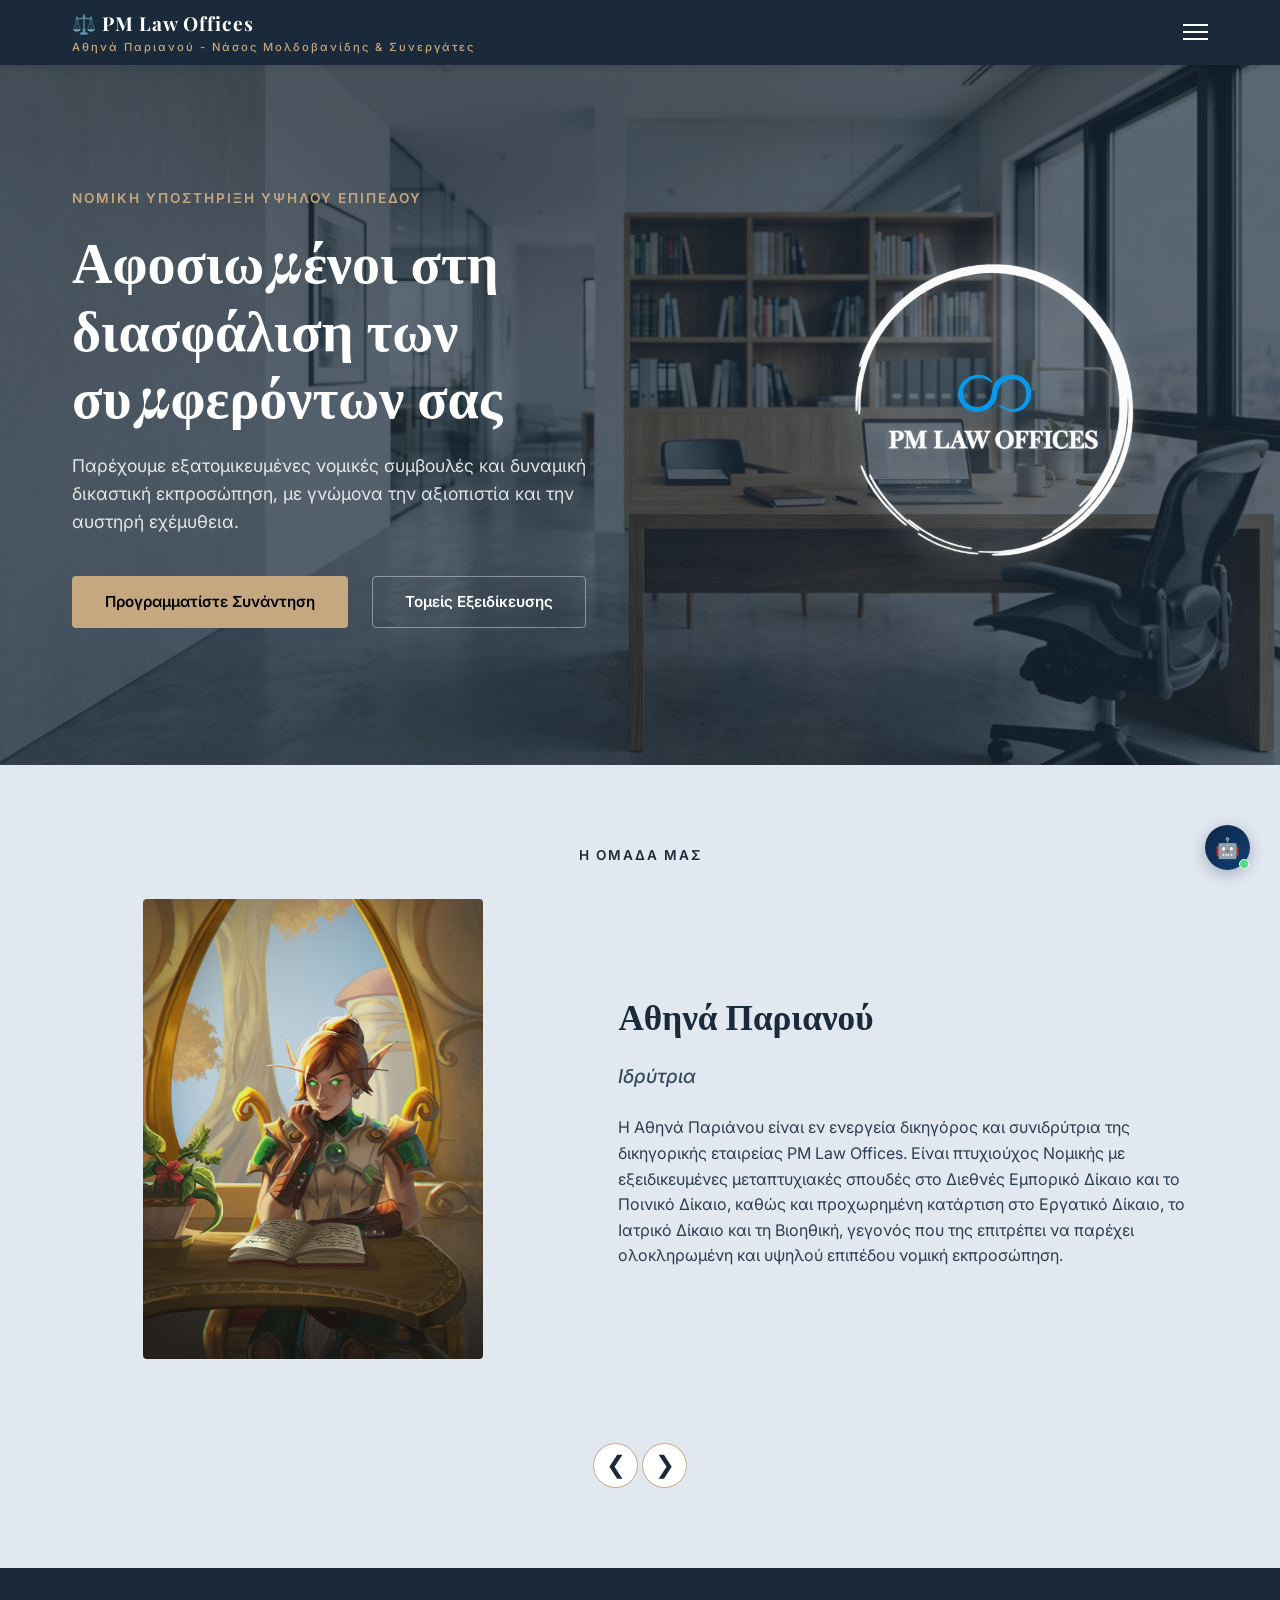
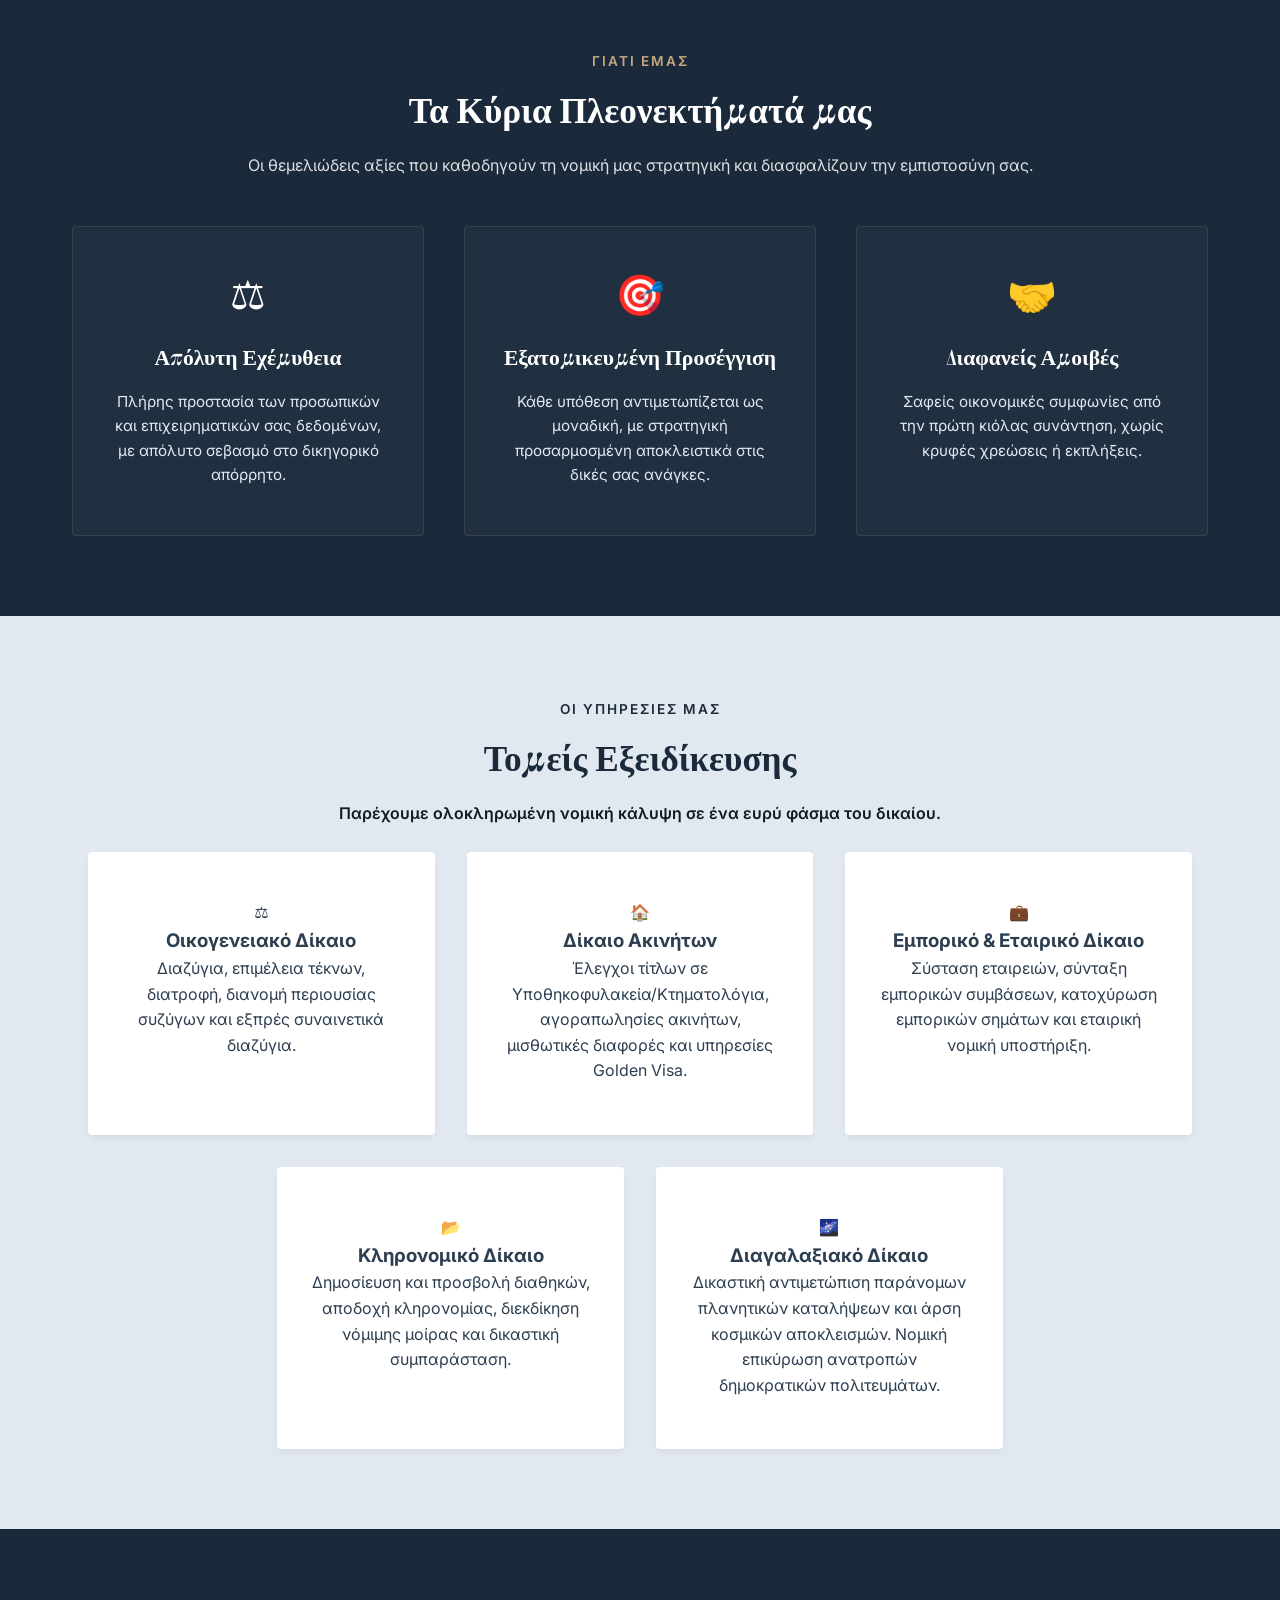
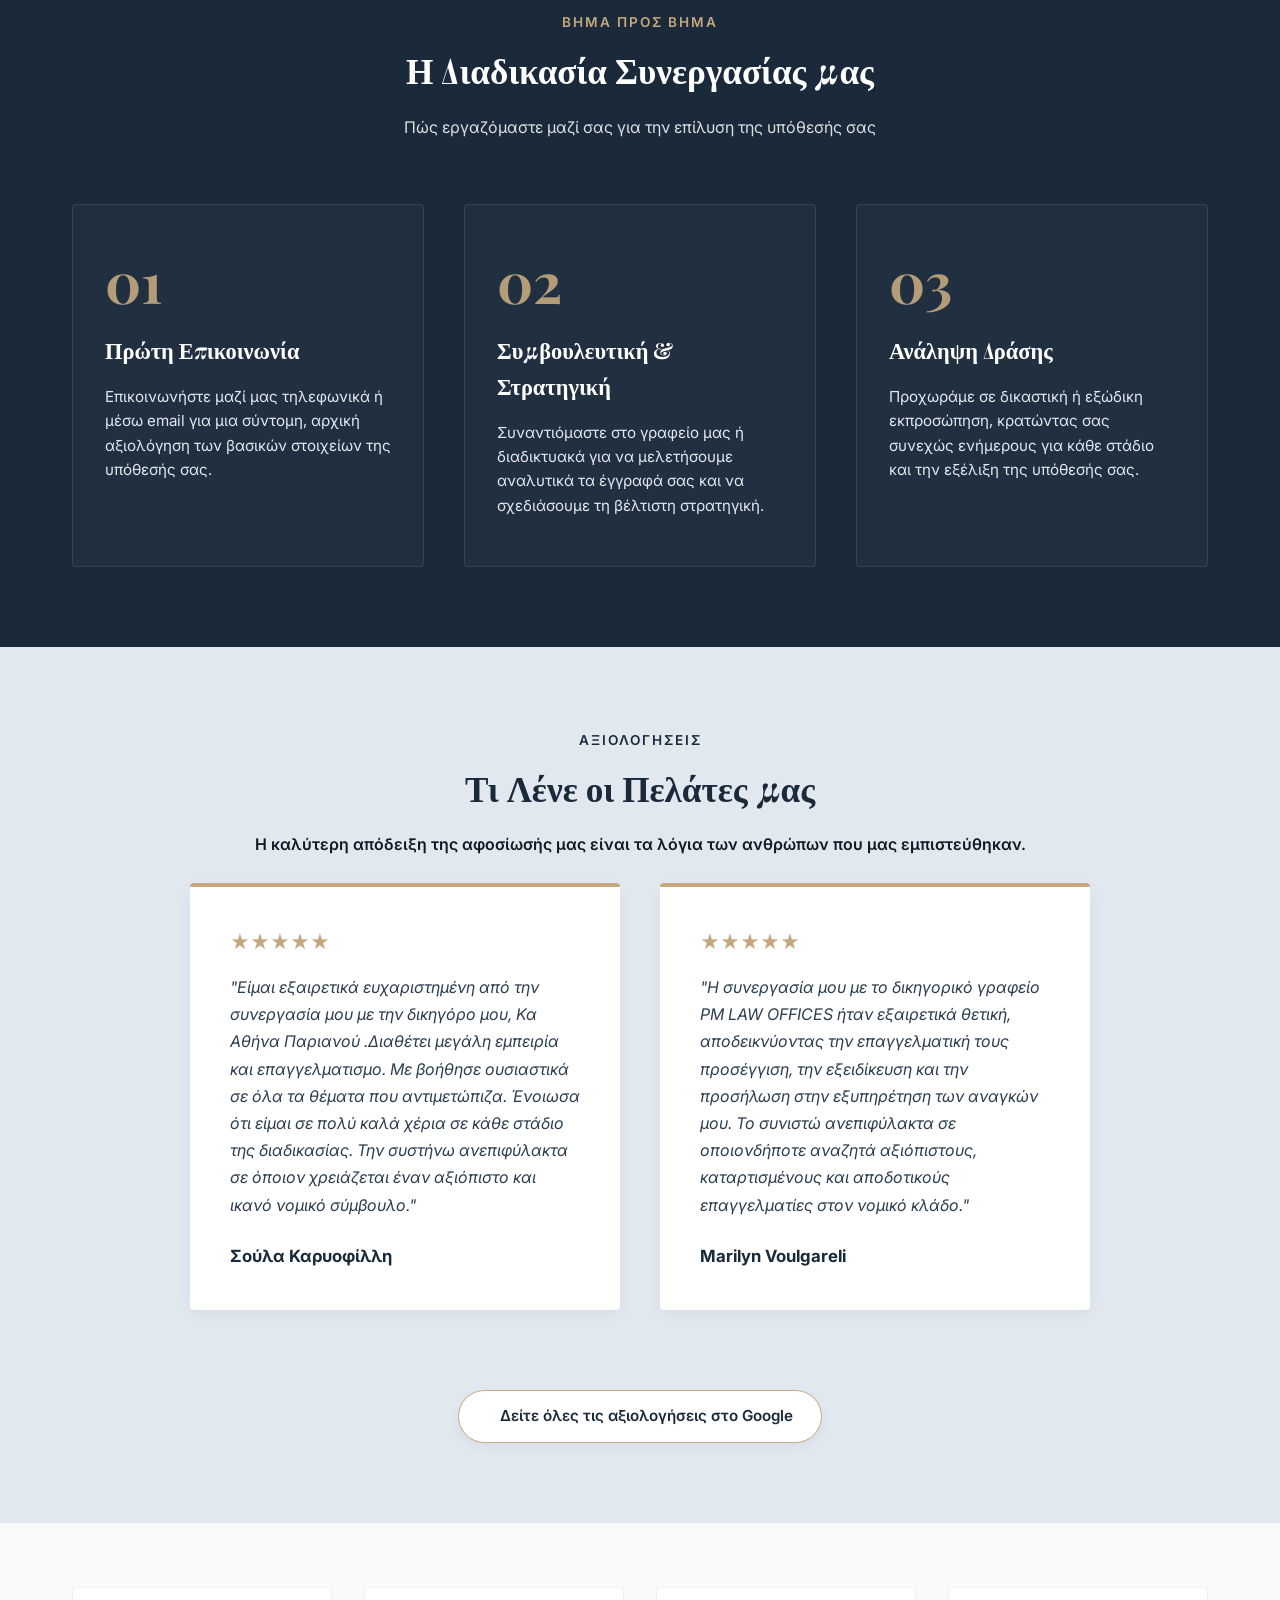
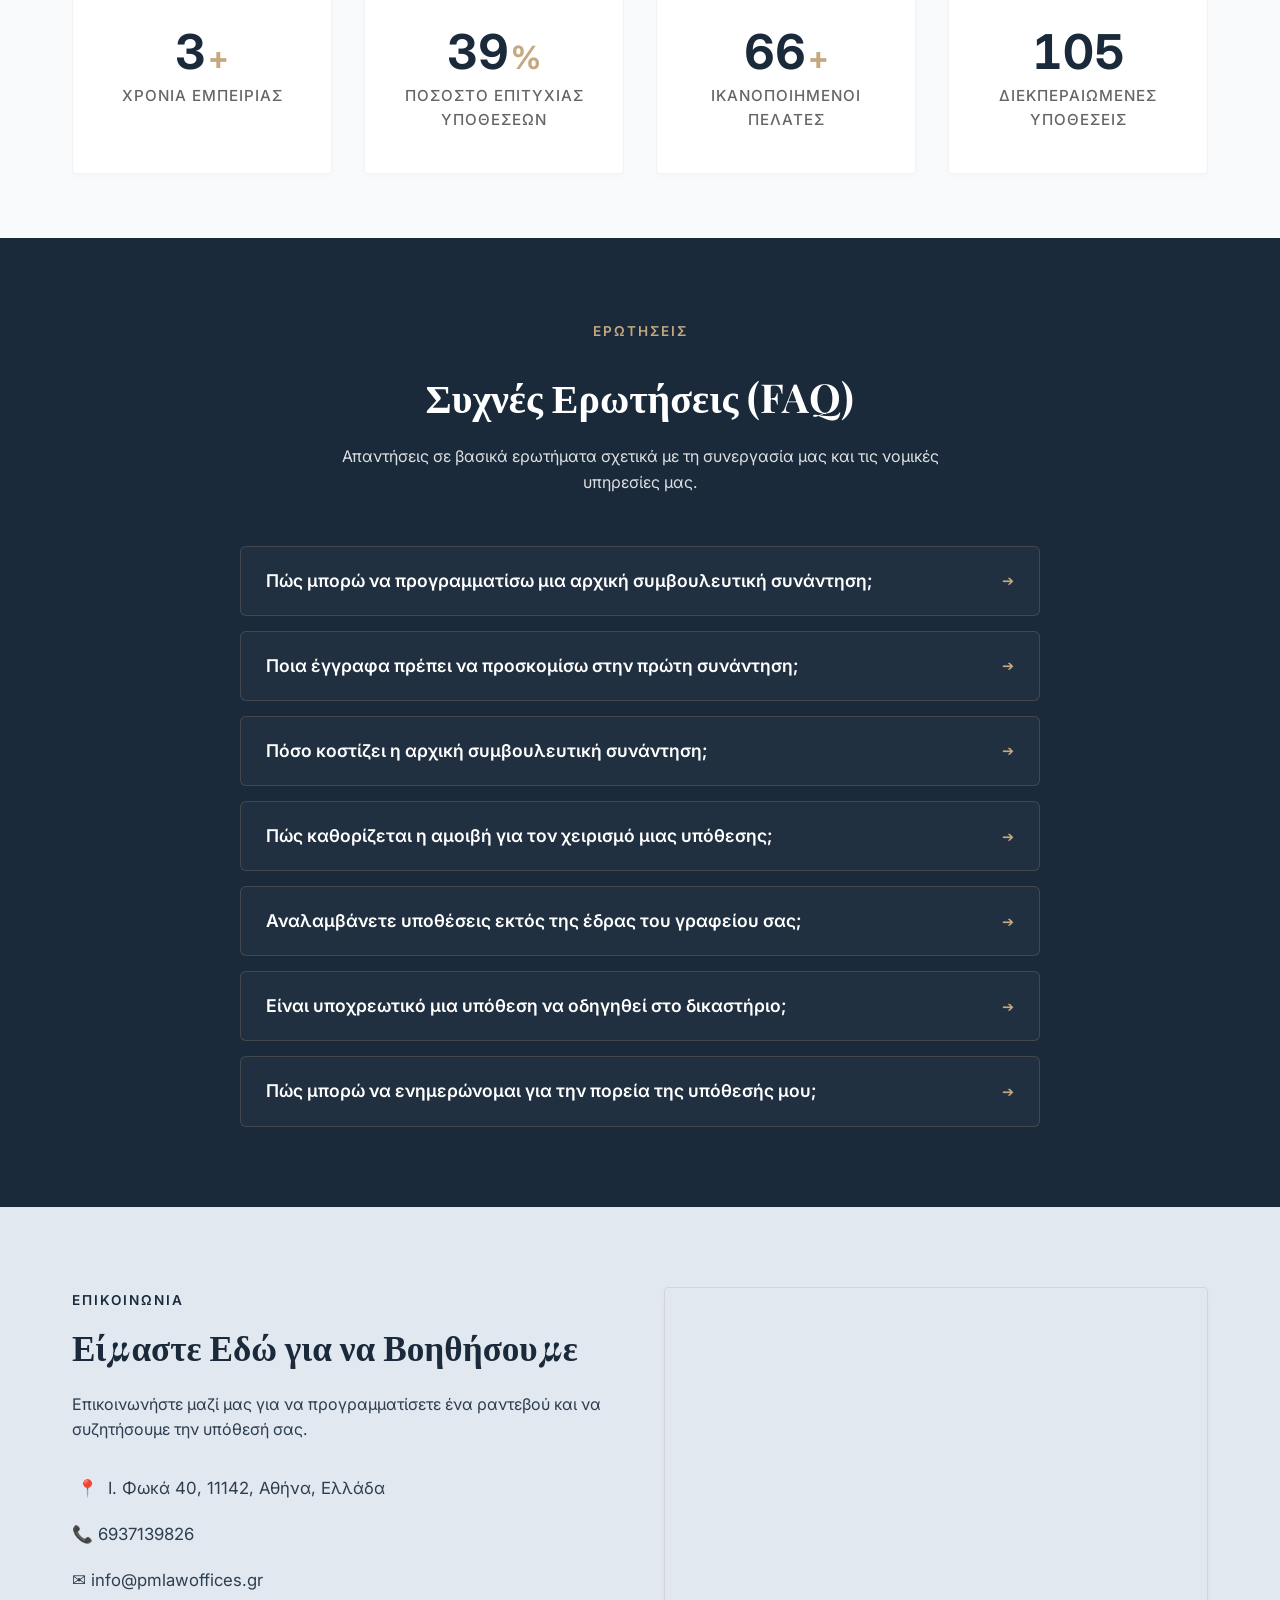
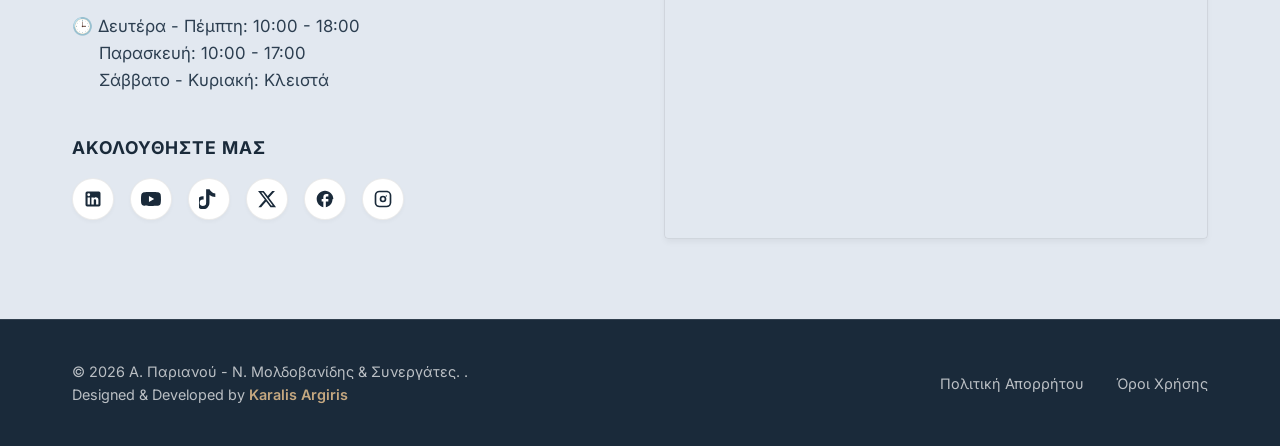
==== commit df63e51a: "Update index.html" ====
--- a/el/index.html
+++ b/el/index.html
@@ -41,7 +41,7 @@
     <meta property="og:locale" content="el_GR">
 
     <!-- Open Graph Image -->
-    <meta property="og:image" content="https://pmlawoffices.gr/images/og-image.jpg">
+    <meta property="og:image" content="https://argiris-karalis.github.io/web_site_test/images/og-image.jpg">
     <meta property="og:image:alt"
           content="PM Law Offices | Αθηνά Παριανού – Νάσος Μολδοβανίδης & Συνεργάτες">
 
@@ -685,4 +685,4 @@
     <!-- Main JavaScript File -->
     <script src="../script/script.js"></script>
 </body>
-</html>+</html>
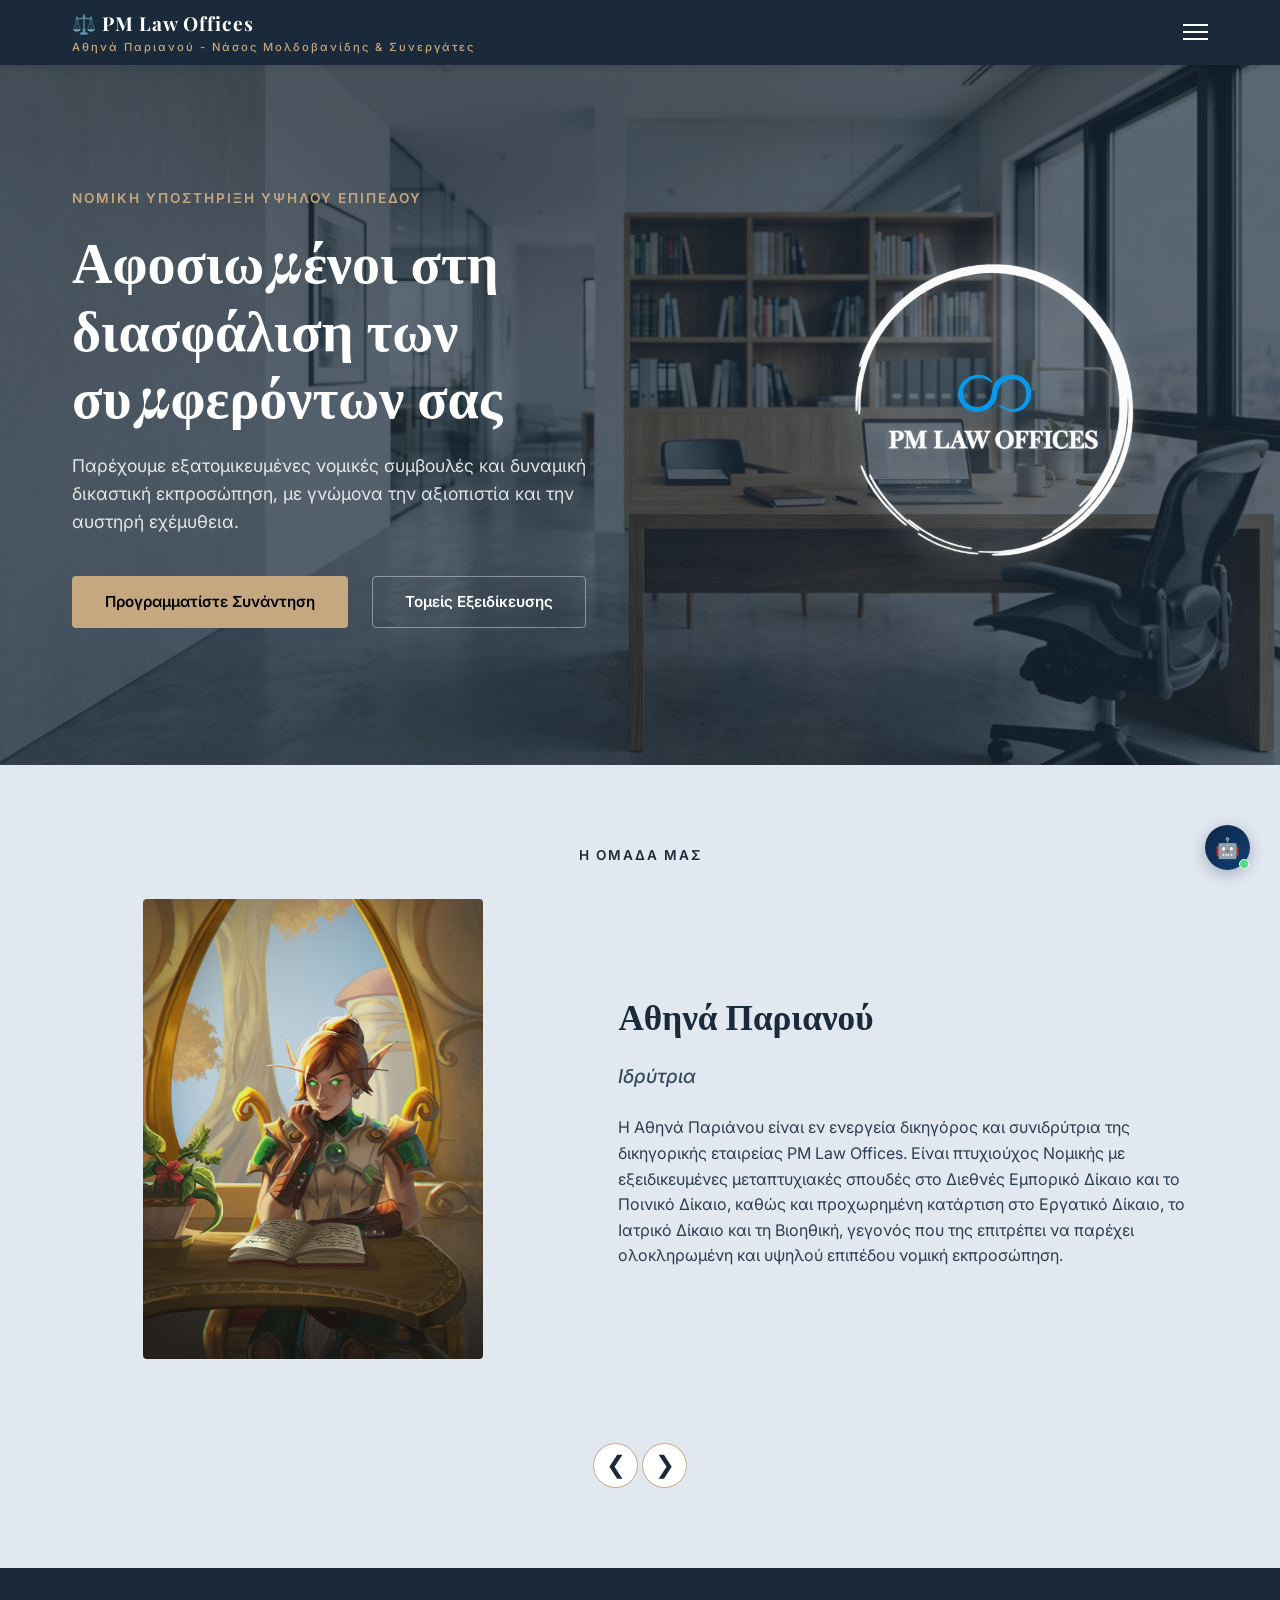
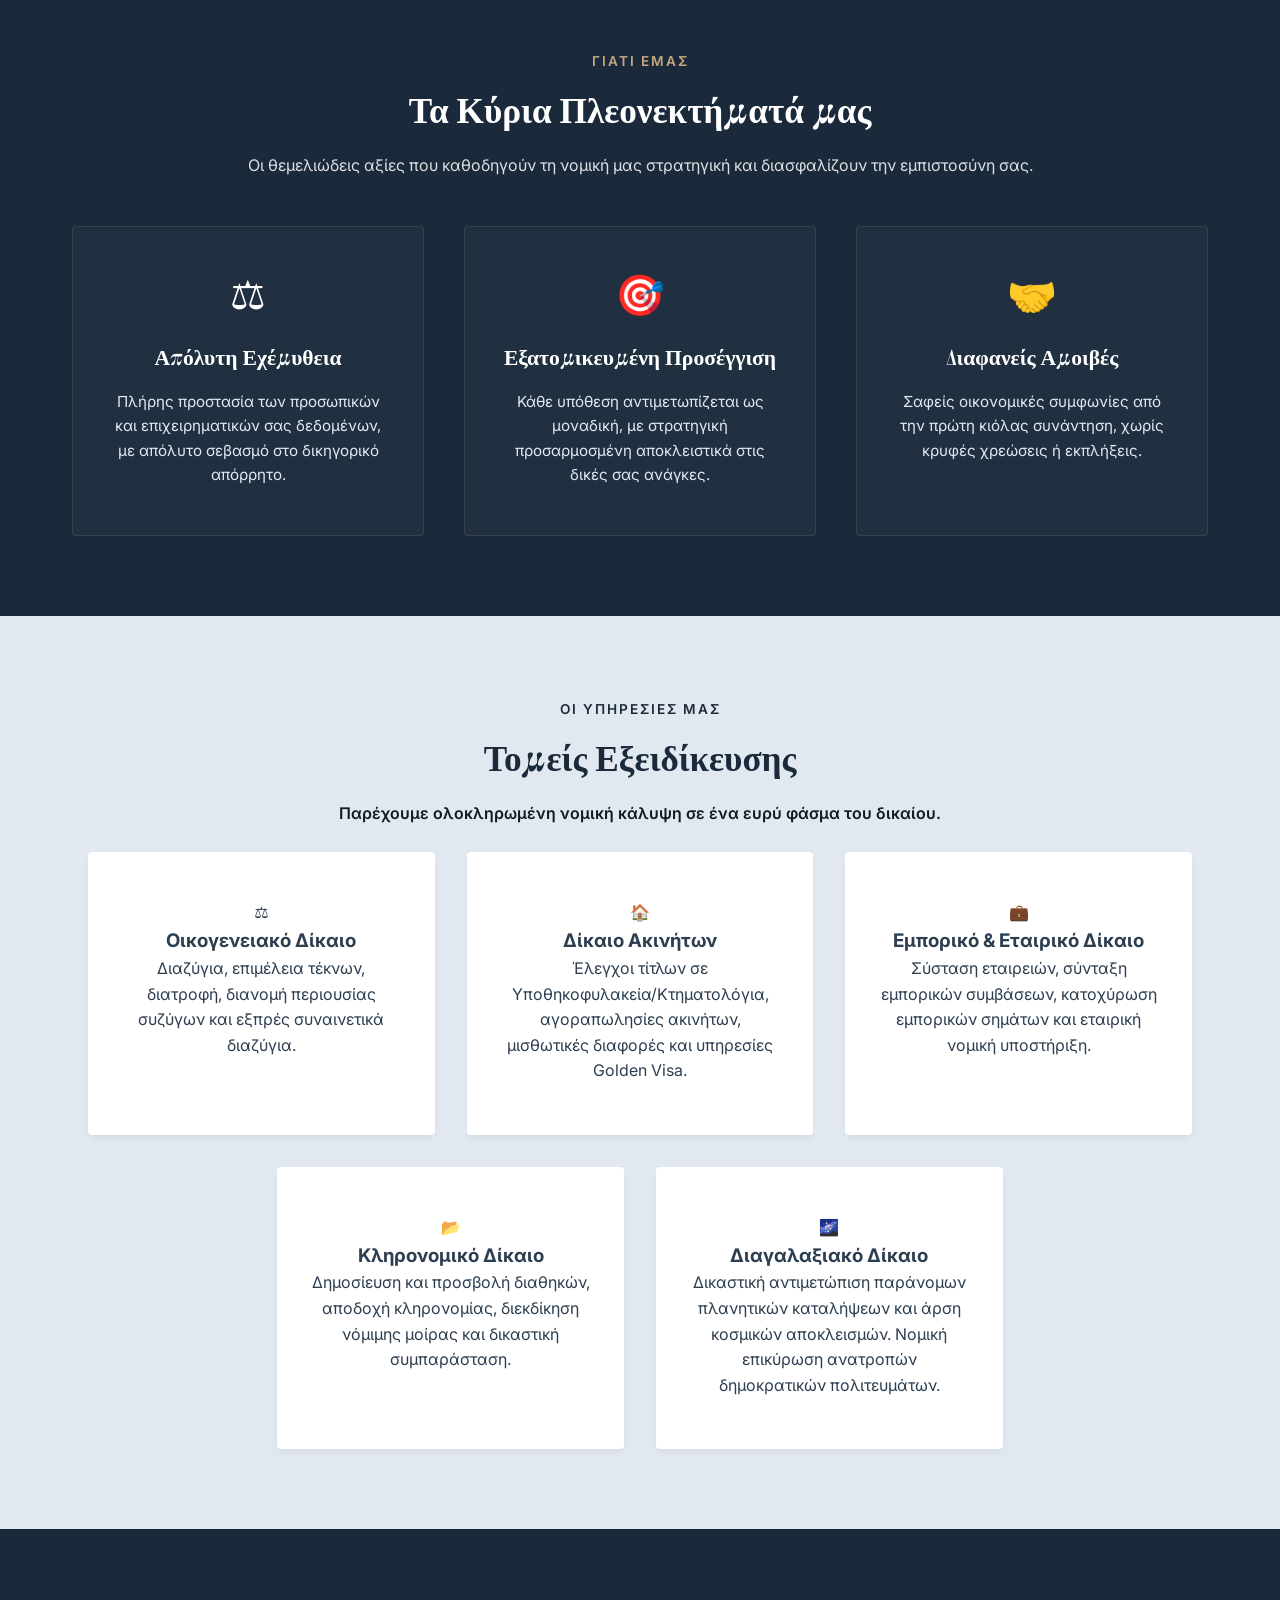
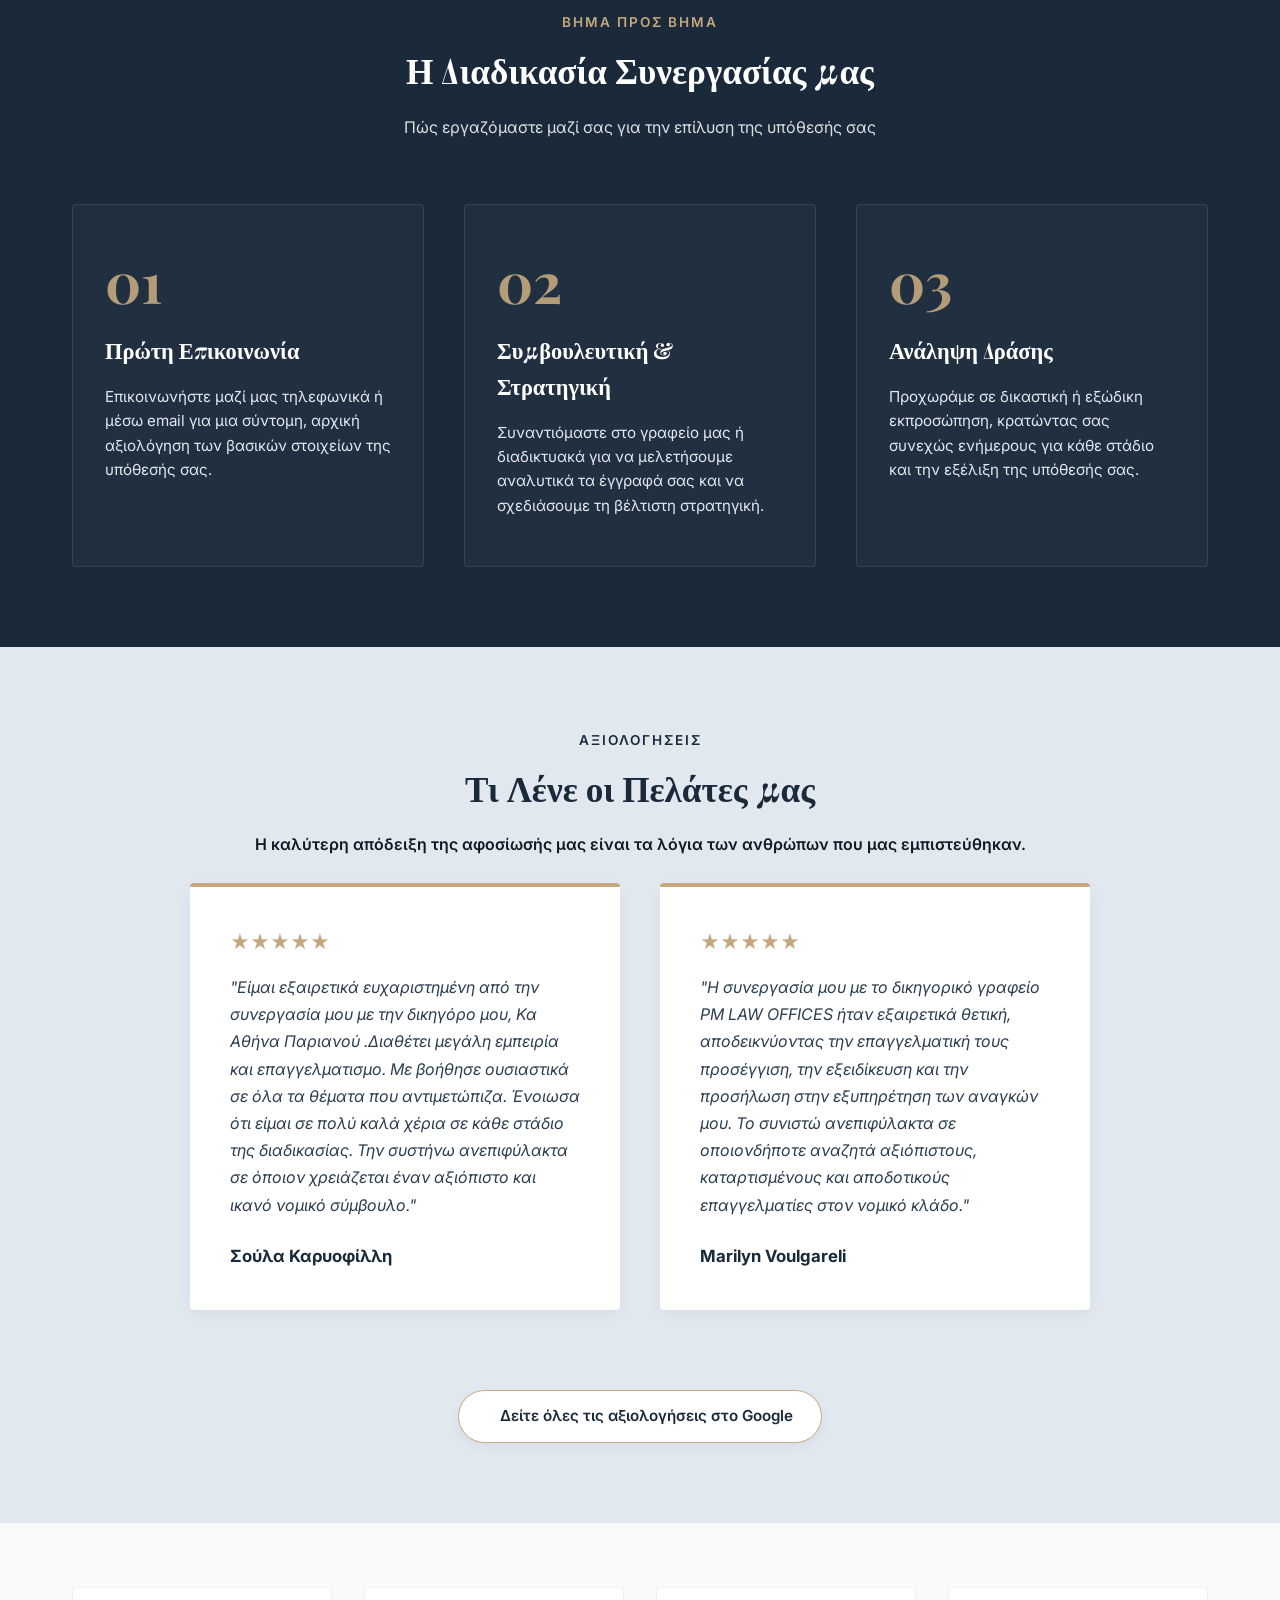
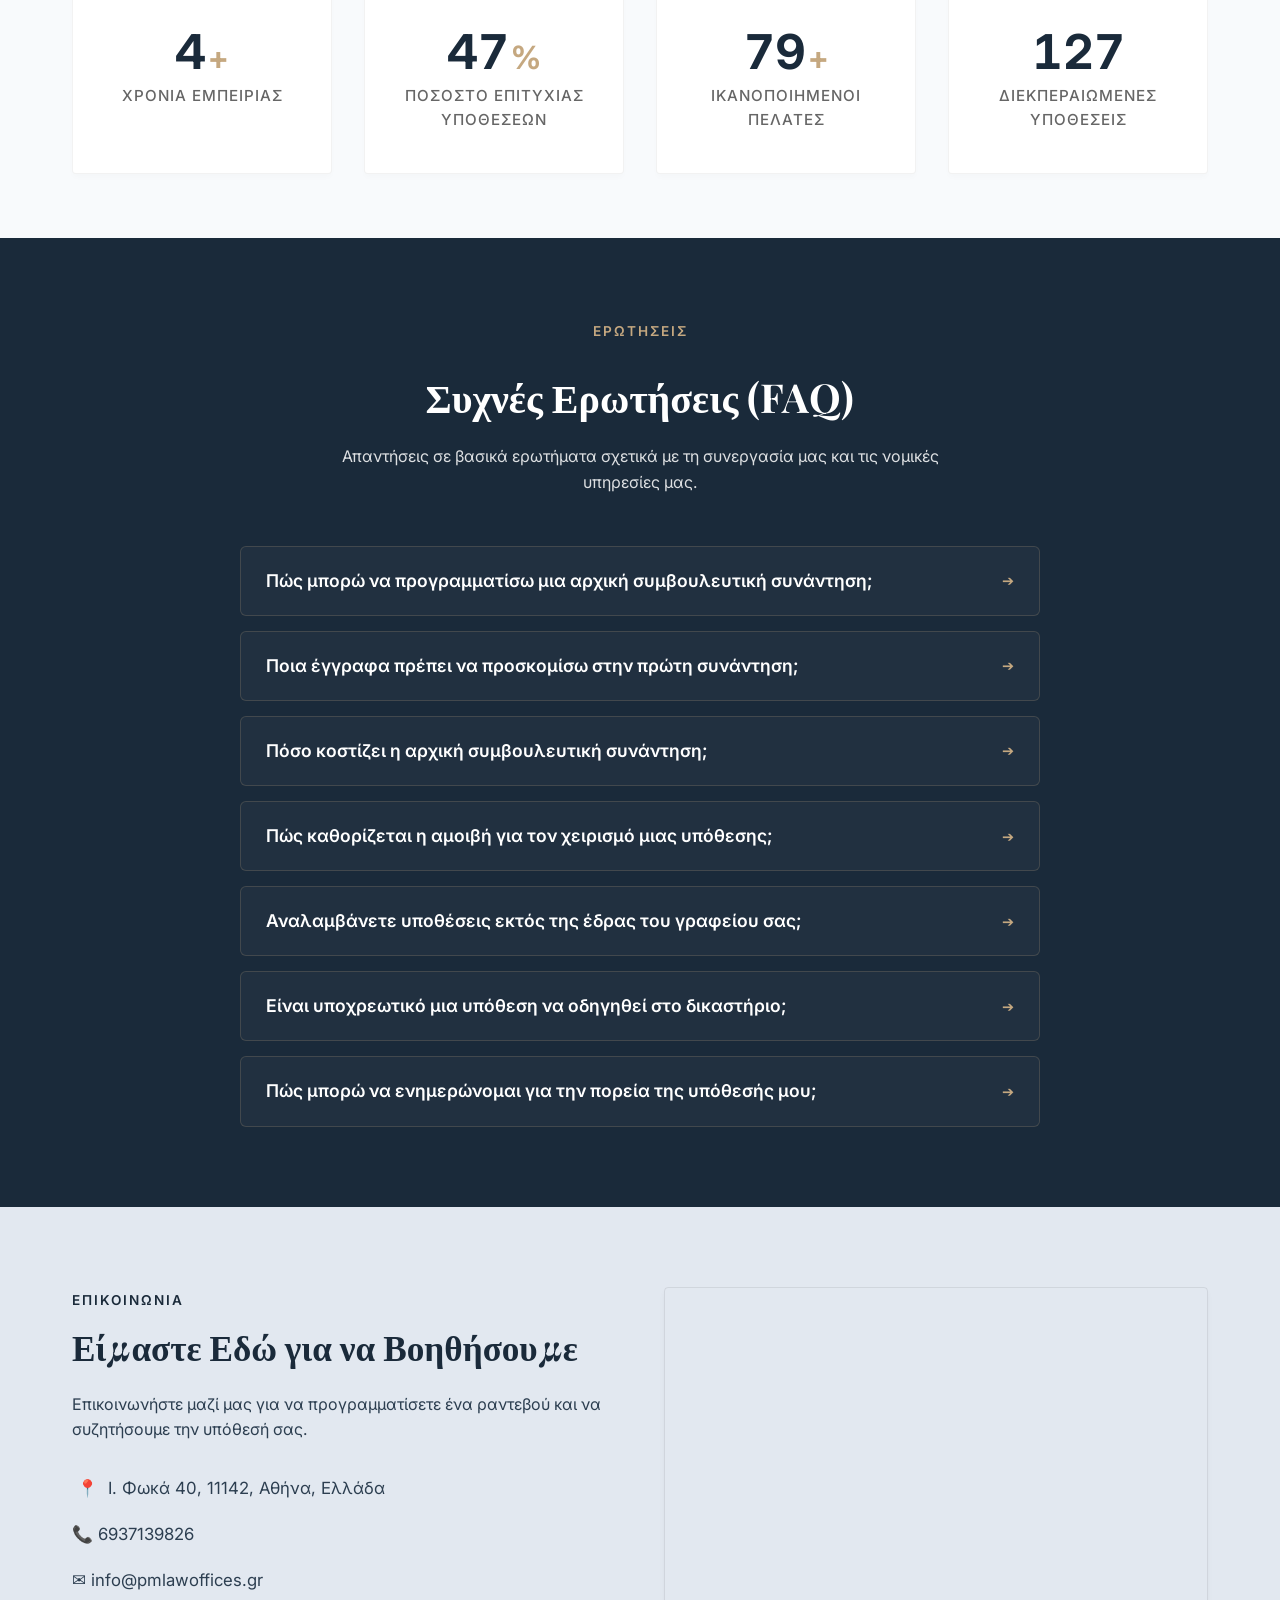
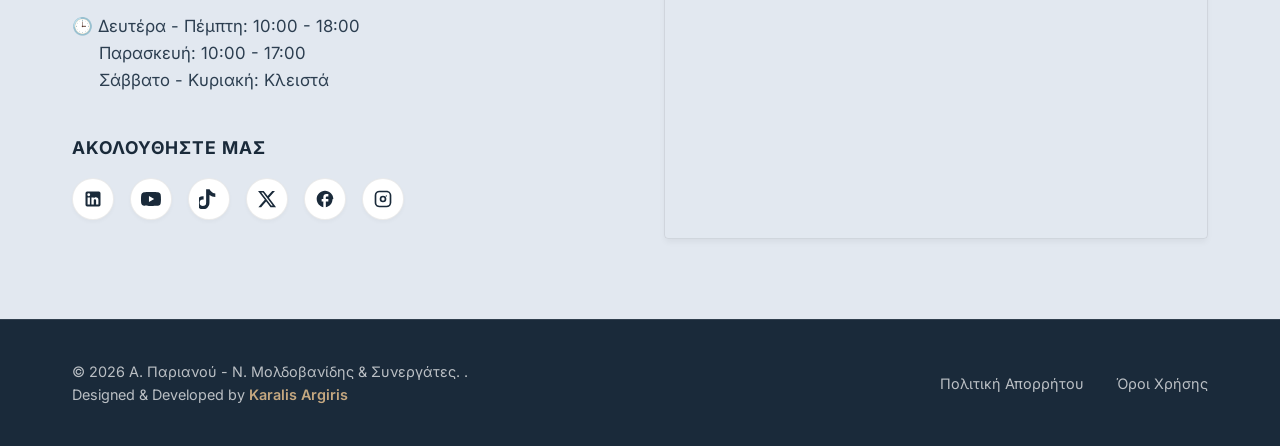
==== commit e661d831: "Add files via upload" ====
--- a/el/index.html
+++ b/el/index.html
@@ -41,7 +41,7 @@
     <meta property="og:locale" content="el_GR">
 
     <!-- Open Graph Image -->
-    <meta property="og:image" content="https://argiris-karalis.github.io/web_site_test/images/og-image.jpg">
+    <meta property="og:image" content="https://pmlawoffices.gr/images/og-image.jpg">
     <meta property="og:image:alt"
           content="PM Law Offices | Αθηνά Παριανού – Νάσος Μολδοβανίδης & Συνεργάτες">
 
@@ -95,27 +95,24 @@
     }
     </script>
 
-    <!-- Main CSS -->
     <link rel="stylesheet" href="../css/style.css">
 </head>
 <body>
 
-    <!-- 1. HEADER & NAVIGATION -->
+    <!-- Header -->
     <header class="main-header">
         <div class="header-container">
-            <a href="#home" class="law-brand">
+            <a href="#" onclick="scrollToTop(); return false;" class="law-brand">
                 <span class="brand-name">⚖️ PM Law Offices</span>
                 <small class="brand-sub">Αθηνά Παριανού - Νάσος Μολδοβανίδης & Συνεργάτες</small>
             </a>
             
-            <!-- Mobile Hamburger Button -->
             <button class="menu-toggle" aria-label="Άνοιγμα Μενού" aria-expanded="false">
                 <span class="bar"></span>
                 <span class="bar"></span>
                 <span class="bar"></span>
             </button>
 
-            <!-- Navigation Links -->
             <nav class="main-nav">
                 <ul>
                     <li><a href="#about" class="nav-link">Ομάδα</a></li>
@@ -125,7 +122,6 @@
                     <li><a href="#testimonials" class="nav-link">Κριτικές</a></li>
                     <li><a href="#faq" class="nav-link">Ερωτήσεις</a></li>
                     <li><a href="#contact" class="nav-link btn-nav">Επικοινωνία</a></li>
-                    <!-- Language Switcher -->
                     <li class="lang-switcher">
                         <a href="../en/index.html" title="Switch to English">
                             <img src="../images/en-flag.png" alt="English Language" class="flag-icon">
@@ -137,7 +133,7 @@
     </header>
 
     <main>
-        <!-- 2. HERO SECTION -->
+        <!-- Hero -->
         <section id="home" class="hero-section">
             <div class="hero-container">
                 <div class="hero-content">
@@ -156,7 +152,7 @@
             </div>
         </section>
 
-<!--3. ABOUT SECTION (TEAM SLIDER) -->
+        <!-- About -->
         <section id="about" class="about-section">
             <div class="container">
                 <span class="section-badge text-center" style="display:block;">Η Ομάδα μας</span>
@@ -165,7 +161,6 @@
                     
                     <div class="about-slides-wrapper">
                         
-                        <!-- LAWYER 1 (Initially Active) -->
                         <div class="about-slide active">
                             <div class="about-grid">
                                 <div class="about-image-wrapper">
@@ -182,7 +177,6 @@
                             </div>
                         </div>
 
-                        <!-- LAWYER 2 -->
                         <div class="about-slide">
                             <div class="about-grid">
                                 <div class="about-image-wrapper">
@@ -199,7 +193,6 @@
                             </div>
                         </div>
 <!--
-                        // LAWYER 3 //
                         <div class="about-slide">
                             <div class="about-grid">
                                 <div class="about-image-wrapper">
@@ -214,7 +207,6 @@
                             </div>
                         </div>
 
-                        // LAWYER 4 //
                         <div class="about-slide">
                             <div class="about-grid">
                                 <div class="about-image-wrapper">
@@ -231,7 +223,6 @@
 -->
                     </div>
 
-                    <!-- Slider Navigation Controls Wrapper -->
                     <div class="about-slider-controls">
                         <button class="slider-btn prev-btn" aria-label="Previous profile">&#10094;</button>
                         <button class="slider-btn next-btn" aria-label="Next profile">&#10095;</button>
@@ -241,7 +232,7 @@
             </div>
         </section>
 
-        <!-- 4. ADVANTAGES SECTION (BENEFITS) -->
+        <!-- Advantages -->
         <section id="advantages" class="advantages-section">
             <div class="container text-center">
                 <span class="section-badge">Γιατί εμάς</span>
@@ -270,7 +261,7 @@
             </div>
         </section>
 
-        <!--5. SERVICES SECTION -->
+        <!-- Services -->
         <section id="services" class="services-section">
             <div class="container text-center">
                 <span class="section-badge">Οι Υπηρεσίες μας</span>
@@ -311,7 +302,7 @@
             </div>
         </section>
 
-        <!-- 6. PROCESS SECTION -->
+        <!-- Process -->
         <section id="process" class="process-section">
             <div class="container">
                 <div class="text-center" style="margin-bottom: 4rem;">
@@ -342,7 +333,7 @@
             </div>
         </section>
 
-        <!-- 7. TESTIMONIALS SECTION -->
+        <!-- Reviews -->
         <section id="testimonials" class="testimonials-section">
             <div class="container">
                 <div class="text-center">
@@ -384,7 +375,7 @@
             </div>
         </section>
 
-        <!-- 8. STATS COUNTER SECTION -->
+        <!-- Stats -->
         <div class="stats-counter-section">
             <div class="container">
                 <div class="stats-counter-container">
@@ -408,7 +399,7 @@
             </div>
         </div>
 
-        <!-- 9. FAQ SECTION -->
+        <!-- FAQ -->
          <section id="faq" class="faq-section">
             <div class="container">
                 <div class="faq-header">
@@ -478,7 +469,7 @@
             </div>
         </section>
 
-        <!-- 10. CONTACT SECTION -->
+        <!-- Contact -->
         <section id="contact" class="contact-section">
             <div class="container">
                 <div class="contact-grid">
@@ -495,41 +486,34 @@
                             &emsp;&nbsp;&nbsp;Παρασκευή: 10:00 - 17:00<br>
                             &emsp;&nbsp;&nbsp;Σάββατο - Κυριακή: Κλειστά</li>
                             <li>
-                                <!-- Social Media Links -->
                                 <div class="contact-socials">
                                     <h4>Ακολουθήστε μας</h4>
                                     <div class="social-icons">
-                                        <!-- LinkedIn -->
                                         <a href="#" class="social-btn" aria-label="LinkedIn Profile">
                                             <svg viewBox="0 0 24 24" width="20" height="20" fill="currentColor">
                                                 <path d="M19 3a2 2 0 0 1 2 2v14a2 2 0 0 1-2 2H5a2 2 0 0 1-2-2V5a2 2 0 0 1 2-2h14m-.5 15.5v-5.3a3.26 3.26 0 0 0-3.26-3.26c-.85 0-1.84.52-2.32 1.3v-1.11h-2.79v8.37h2.79v-4.93c0-.77.62-1.4 1.39-1.4a1.4 1.4 0 0 1 1.4 1.4v4.93h2.79M6.88 8.56a1.68 1.68 0 0 0 1.68-1.68c0-.93-.75-1.69-1.68-1.69a1.69 1.69 0 0 0-1.69 1.69c0 .93.76 1.68 1.69 1.68m1.39 9.94v-8.37H5.5v8.37h2.77z"/>
                                             </svg>
                                         </a>
-                                        <!-- YouTube -->
                                         <a href="#" class="social-btn" aria-label="YouTube Channel">
                                             <svg viewBox="0 0 24 24" width="20" height="20" fill="currentColor">
                                                 <path d="M23.498 6.163a3.003 3.003 0 0 0-2.11-2.11C19.517 3.545 12 3.545 12 3.545s-7.517 0-9.388.508a3.003 3.003 0 0 0-2.11 2.11C0 8.033 0 12 0 12s0 3.967.502 5.837a3.003 3.003 0 0 0 2.11 2.11c1.871.508 9.388.508 9.388.508s7.517 0 9.388-.508a3.003 3.003 0 0 0 2.11-2.11C24 15.967 24 12 24 12s0-3.967-.502-5.837zM9.545 15.568V8.432L15.818 12l-6.273 3.568z"/>
                                             </svg>
                                         </a>
-                                        <!-- TikTok -->
                                         <a href="#" class="social-btn" aria-label="TikTok Profile">
                                             <svg viewBox="0 0 24 24" width="20" height="20" fill="currentColor">
                                                 <path d="M12.525.229H8.552v16.32a3.854 3.854 0 0 1-3.852 3.852 3.855 3.855 0 0 1-3.852-3.852 3.854 3.854 0 0 1 3.854-3.852c.287 0 .56.033.824.093v-3.99a7.792 7.792 0 0 0-.824-.045 7.844 7.844 0 0 0-7.84 7.846 7.843 7.843 0 0 0 7.84 7.844 7.842 7.842 0 0 0 7.846-7.844V7.129a11.66 11.66 0 0 0 7.03 2.332V5.485a7.772 7.772 0 0 1-4.877-2.615 7.733 7.733 0 0 1-2.023-2.641z"/>
                                             </svg>
                                         </a>
-                                        <!-- X / Twitter -->
                                         <a href="#" class="social-btn" aria-label="X Profile">
                                             <svg viewBox="0 0 24 24" width="20" height="20" fill="currentColor">
                                                 <path d="M18.244 2.25h3.308l-7.227 8.26 8.502 11.24H16.17l-5.214-6.817L4.99 21.75H1.68l7.73-8.835L1.254 2.25H8.08l4.713 6.231zm-1.161 17.52h1.833L7.084 4.126H5.117z"/>
                                             </svg>
                                         </a>
-                                        <!-- Facebook -->
                                         <a href="#" class="social-btn" aria-label="Facebook Page">
                                             <svg viewBox="0 0 24 24" width="20" height="20" fill="currentColor">
                                                 <path d="M22 12c0-5.52-4.48-10-10-10S2 6.48 2 12c0 4.84 3.44 8.87 8 9.8V15H8v-3h2V9.5C10 7.57 11.57 6 13.5 6H16v3h-2c-.55 0-1 .45-1 1v2h3v3h-3v6.95c4.56-.93 8-4.96 8-9.8z"/>
                                             </svg>
                                         </a>
-                                        <!-- Instagram -->
                                         <a href="#" class="social-btn" aria-label="Instagram Profile">
                                             <svg viewBox="0 0 24 24" width="20" height="20" fill="currentColor">
                                                 <path d="M7.8 2h8.4C19.4 2 22 4.6 22 7.8v8.4a5.8 5.8 0 0 1-5.8 5.8H7.8C4.6 22 2 19.4 2 16.2V7.8A5.8 5.8 0 0 1 7.8 2m-.2 2A3.6 3.6 0 0 0 4 7.6v8.8A3.6 3.6 0 0 0 7.6 20h8.8a3.6 3.6 0 0 0 3.6-3.6V7.6A3.6 3.6 0 0 0 16.4 4H7.6m4.4 4a4 4 0 1 1 0 8 4 4 0 0 1 0-8m0 2a2 2 0 1 0 0 4 2 2 0 0 0 0-4m4-2.5a.75.75 0 1 1 0 1.5.75.75 0 0 1 0-1.5z"/>
@@ -541,7 +525,6 @@
                         </ul>
                     </div>
                     
-                    <!-- Google Maps Embed -->
                     <div class="contact-map-wrapper">
                         <iframe src="https://www.google.com/maps/embed?pb=!1m18!1m12!1m3!1d3834.601930996086!2d23.74312307639688!3d38.024195397752486!2m3!1f0!2f0!3f0!3m2!1i1024!2i768!4f13.1!3m3!1m2!1s0x14a1a28ea642cb33%3A0x28d6b350002e3547!2sI.%20Foka%2040%2C%20Athina%20111%2042!5e1!3m2!1sen!2sgr!4v1788603258790!5m2!1sen!2sgr" width="600" height="450" style="border:0;" allowfullscreen="" loading="lazy" referrerpolicy="strict-origin-when-cross-origin"></iframe>
                     </div>
@@ -550,7 +533,7 @@
         </section>
     </main>
 
-    <!-- 7. FOOTER -->
+    <!-- Footer -->
     <footer class="main-footer">
         <div class="container footer-container">
             <div class="footer-bottom">
@@ -566,22 +549,19 @@
         </div>
     </footer>
 
-<!-- Left-side Back to Top Button -->
+<!-- Back to top -->
 <button id="backToTopBtn" onclick="scrollToTop()" aria-label="Back to Top">
     <span class="arrow-up">↑</span>
 </button>
 
-<!-- AI Chat Widget - Smart Routing -->
+<!-- AI Chat -->
 <div class="ai-chat-widget">
-    <!-- Floating Button (75% Μέγεθος) -->
     <button class="ai-toggle-btn" onclick="toggleAiChat()" aria-label="Emergency Assistance">
         <span class="ai-icon">🤖</span>
         <span class="ai-pulse"></span>
     </button>
 
-    <!-- Chat Window -->
     <div class="ai-chat-window" id="aiChatWindow">
-        <!-- Header -->
         <div class="ai-chat-header">
             <div class="ai-bot-profile">
                 <div class="ai-avatar">⚖️</div>
@@ -593,14 +573,12 @@
             <button class="ai-close-btn" onclick="toggleAiChat()">&times;</button>
         </div>
 
-        <!-- Body -->
         <div class="ai-chat-body" id="aiChatBody">
-            <!-- Animation Πληκτρολόγησης -->
+
             <div class="ai-typing-indicator" id="aiTyping">
                 <span></span><span></span><span></span>
             </div>
             
-            <!-- ΒΗΜΑ 1: ΚΑΛΩΣΟΡΙΣΜΑ & ΑΡΧΙΚΗ ΕΡΩΤΗΣΗ -->
             <div class="ai-bubble" id="aiWelcomeMessage" style="display:none;">
                 Χαίρετε! Είμαι ο ψηφιακός βοηθός του γραφείου.
                 
@@ -612,14 +590,12 @@
                 <button class="route-btn" onclick="routeUser('existing')">💼 Είμαι ήδη πελάτης</button>
             </div>
 
-            <!-- ΒΗΜΑ 2α: ΑΠΑΝΤΗΣΗ ΓΙΑ ΝΕΟΥΣ ΠΕΛΑΤΕΣ (ΓΡΑΜΜΑΤΕΙΑ) -->
             <div class="ai-bubble ai-reply-bubble" id="aiSecretaryMessage" style="display:none;">
                 Καλώς ήρθατε στο γραφείο μας!
                 
                 Για νέους πελάτες, η αρχική επικοινωνία και ο προγραμματισμός ραντεβού πραγματοποιούνται από τη γραμματεία μας. Παρακαλώ επιλέξτε πώς επιθυμείτε να επικοινωνήσετε μαζί μας:
             </div>
 
-            <!-- ΒΗΜΑ 2β: ΑΠΑΝΤΗΣΗ ΓΙΑ ΥΦΙΣΤΑΜΕΝΟΥΣ ΠΕΛΑΤΕΣ (ΛΙΣΤΑ ΔΙΚΗΓΟΡΩΝ) -->
             <div class="ai-bubble ai-reply-bubble" id="aiLawyerPromptMessage" style="display:none;">
                 Χαιρόμαστε που επικοινωνείτε ξανά μαζί μας!
                 
@@ -660,7 +636,6 @@
                 </button>                
             </div>
 -->
-            <!-- ΒΗΜΑ 3: ΕΠΙΒΕΒΑΙΩΣΗ ΕΠΙΛΟΓΗΣ ΔΙΚΗΓΟΡΟΥ -->
             <div class="ai-bubble ai-reply-bubble" id="aiSelectionMessage" style="display:none;">
                 Υπέροχα! Θα σας συνδέσω με... <strong id="selectedLawyerName">...</strong>. 
                 
@@ -668,7 +643,6 @@
             </div>
         </div>
 
-        <!-- FOOTER ΜΕ ΚΟΥΜΠΙΑ ΕΠΙΚΟΙΝΩΝΙΑΣ (Κοινό για Γραμματεία & Δικηγόρους) -->
         <div class="ai-chat-footer" id="aiFooter" style="display:none;">
             <div class="ai-action-buttons">
                 <a href="#" id="viberLink" class="ai-btn ai-viber">
@@ -682,7 +656,6 @@
     </div>
 </div>
 
-    <!-- Main JavaScript File -->
     <script src="../script/script.js"></script>
 </body>
-</html>
+</html>
--- a/css/style.css
+++ b/css/style.css
@@ -1,31 +1,24 @@
-/* ==========================================================================
-   MASTER LAW FIRM TEMPLATE - OPTIMIZED CORE STYLES
-   ========================================================================== */
-
-/* 1. CONFIGURATION & DESIGN SYSTEM */
+/* Variables */
 :root {
-    /* Χρωματική Παλέτα */
-    --primary-color: #1a2a3a;       /* Navy Blue */
-    --secondary-color: #c5a880;     /* Gold/Bronze */
-    --secondary-hover: #b0936b;     /* Σκούρο χρυσό για hovers */
-    --text-dark: #2c3e50;           /* Βασικό κείμενο */
-    --text-muted: #606f7b;          /* Δευτερεύον κείμενο */
-    --bg-main: #f8fafc;             /* Ξεκούραστο φόντο για όλο το site */
-    --bg-light: #e2e8f0;            /* Ανοιχτό γκρι για εναλλαγή sections */
+    --primary-color: #1a2a3a;
+    --secondary-color: #c5a880;
+    --secondary-hover: #b0936b;
+    --text-dark: #2c3e50;
+    --text-muted: #606f7b;
+    --bg-main: #f8fafc;
+    --bg-light: #e2e8f0;
     --white: #ffffff;
     --border-color: #e2e8f0;
 
-    /* Τυπογραφία */
     --font-headings: 'Playfair Display', Georgia, serif;
     --font-body: 'Inter', system-ui, sans-serif;
     
-    /* Layout */
     --max-width: 1200px;
     --radius: 4px;
     --transition: cubic-bezier(0.4, 0, 0.2, 1) 0.3s;
 }
 
-/* 2. RESET & BASE STYLES */
+/* Base */
 * {
     margin: 0;
     padding: 0;
@@ -57,7 +50,6 @@
     transition: var(--transition);
 }
 
-/* Reusable Utilities */
 .container {
     width: 100%;
     max-width: var(--max-width);
@@ -79,7 +71,7 @@
     scroll-margin-top: 90px;
 }
 
-/* 3. BUTTONS */
+/* Buttons */
 .btn-primary, .btn-secondary {
     display: inline-block;
     padding: 0.8rem 2rem;
@@ -120,7 +112,7 @@
     color: var(--primary-color);
 }
 
-/* 4. HEADER & NAVIGATION */
+/* Header */
 .main-header {
     background-color: var(--primary-color);
     color: var(--white);
@@ -211,7 +203,7 @@
     transition: var(--transition);
 }
 
-/* 5. HERO SECTION */
+/* Hero */
 .hero-section {
     background: linear-gradient(rgba(26, 42, 58, 0.7), rgba(26, 42, 58, 0.7)), url('../images/hero-bg.png') center/cover;
     color: var(--white);
@@ -269,7 +261,7 @@
     height: 450px;
 }
 
-/* 6. ABOUT SECTION & SLIDER */
+/* About */
 #about {
     background-color: var(--bg-light);
     color: var(--text-dark);
@@ -295,7 +287,6 @@
     font-weight: 500;
 }
 
-/* Slider Container: Κάθετη διάταξη για να μπουν τα κουμπιά από κάτω */
 .about-slider-container {
     position: relative;
     display: flex;
@@ -303,7 +294,7 @@
     align-items: center;
     justify-content: center;
     margin-top: 2rem;
-    gap: 1.5rem; /* Απόσταση μεταξύ slide και βελών */
+    gap: 1.5rem;
 }
 
 .about-slides-wrapper {
@@ -330,7 +321,6 @@
     transform: translateX(0);
 }
 
-/* Νέος περιέκτης για τα βελάκια κάτω από το slide */
 .slider-controls {
     display: flex;
     align-items: center;
@@ -339,7 +329,6 @@
     width: 100%;
 }
 
-/* Επαναφορά κουμπιών σε σχετική θέση (όχι absolute πάνω στο slide) */
 .slider-btn {
     position: relative;
     top: auto;
@@ -372,7 +361,7 @@
     right: auto;
 }
 
-/* 7. ADVANTAGES SECTION */
+/* Adv */
 .advantages-section {
     background-color: var(--primary-color);
     color: var(--white);
@@ -426,7 +415,7 @@
     line-height: 1.6;
 }
 
-/* 8. SERVICES SECTION */
+/* Services */
 .services-section {
     background-color: var(--bg-light);
 }
@@ -450,7 +439,6 @@
     max-width: calc(25% - 1.5rem);
 }
 
-/* QUANTITY QUERIES */
 .service-card:first-child:nth-last-child(3),
 .service-card:first-child:nth-last-child(3) ~ .service-card {
     flex: 1 1 calc(33.333% - 2rem);
@@ -480,7 +468,7 @@
     box-shadow: 0 10px 15px -3px rgba(0, 0, 0, 0.1);
 }
 
-/* 9. PROCESS SECTION */
+/* Process */
 .process-section {
     background-color: var(--primary-color);
 }
@@ -534,53 +522,7 @@
     color: #e2e8f0;
 }
 
-/* 10. BLOG SECTION */
-.blog-section {
-    background-color: var(--bg-light);
-}
-
-.section-header-flex {
-    display: flex;
-    justify-content: space-between;
-    align-items: flex-end;
-    margin-bottom: 3rem;
-}
-
-.blog-grid {
-    display: grid;
-    grid-template-columns: 1fr 1fr;
-    gap: 2.5rem;
-}
-
-.blog-card {
-    padding-bottom: 2rem;
-    border-bottom: 1px solid rgba(0, 0, 0, 0.1);
-}
-
-.blog-meta {
-    font-size: 0.8rem;
-    color: var(--text-muted);
-    text-transform: uppercase;
-    letter-spacing: 1px;
-    margin-bottom: 0.8rem;
-}
-
-.blog-card h3 {
-    font-family: var(--font-headings);
-    font-size: 1.6rem;
-    margin-bottom: 1rem;
-    color: var(--primary-color);
-}
-
-.blog-card h3:hover {
-    color: var(--secondary-hover);
-}
-
-.blog-card p {
-    color: var(--text-muted);
-}
-
-/* 11. FAQ SECTION */
+/* FAQ */
 .faq-section {
     background-color: var(--primary-color);
 }
@@ -656,7 +598,7 @@
     font-size: 0.95rem;
 }
 
-/* 12. CONTACT SECTION & MAP */
+/* Contact */
 .contact-section {
     background-color: var(--bg-light);
 }
@@ -791,7 +733,7 @@
     filter: grayscale(0) contrast(1) opacity(1);
 }
 
-/* 13. TESTIMONIALS SECTION */
+/* Reviews */
 .testimonials-section {
     background-color: var(--bg-light);
 }
@@ -846,7 +788,7 @@
     margin-top: 0.2rem;
 }
 
-/* 14. STATS COUNTER STYLING */
+/* Stats */
 .stats-counter-section {
     margin: 4rem 0; 
 }
@@ -904,7 +846,7 @@
     font-weight: 500;
 }
 
-/* 15. FOOTER */
+/* Footer */
 .main-footer {
     background-color: var(--primary-color);
     color: rgba(255, 255, 255, 0.7);
@@ -929,7 +871,7 @@
     color: var(--secondary-color);
 }
 
-/* 16. LEGAL PAGES & UTILITIES */
+/* Legal */
 .about-image-wrapper {
     display: flex;
     justify-content: center;
@@ -979,7 +921,7 @@
     margin-bottom: 0.5rem;
 }
 
-/* 17. LANGUAGE SWITCHER */
+/* Lang Switcher */
 .lang-switcher {
     display: flex;
     align-items: center;
@@ -1004,7 +946,7 @@
     opacity: 0.9;
 }
 
-/* 18. GLOBAL COLOR CONTRAST OVERRIDES */
+/* Overides */
 #about .section-subtitle,
 .services-section .section-subtitle,
 .blog-section .section-subtitle,
@@ -1041,7 +983,7 @@
     color: var(--secondary-color);
 }
 
-/* 19. BACK TO TOP BUTTON */
+/* Back to top */
 #backToTopBtn {
     position: fixed;
     top: 50%;
@@ -1086,7 +1028,7 @@
     transform: translateY(-1px);
 }
 
-/* 20. CUSTOM GLOBAL SCROLLBAR */
+/* Scrollbar */
 ::-webkit-scrollbar {
     width: 12px;
 }
@@ -1127,7 +1069,7 @@
     background-color: var(--secondary-color);
 }
 
-/* 21. AI CHAT WIDGET */
+/* Chat widget */
 .ai-chat-widget {
     position: fixed;
     bottom: 30px;
@@ -1348,94 +1290,11 @@
     transform: translateX(3px);
 }
 
-/* 22. GALACTIC BADGE */
-.sub-footer-container {
-    display: flex;
-    flex-wrap: wrap;
-    justify-content: space-between;
-    align-items: center;
-    padding: 20px;
-    border-top: 1px solid rgba(255, 255, 255, 0.1);
-    background-color: #05101e;
-}
-
-.copyright-text {
-    font-size: 12px;
-    color: #64748b;
-    margin: 0;
-}
-
-.galactic-badge {
-    display: flex;
-    align-items: center;
-    gap: 10px;
-    padding: 6px 12px;
-    background: rgba(255, 255, 255, 0.03);
-    border: 1px solid rgba(255, 255, 255, 0.08);
-    border-radius: 6px;
-    user-select: none;
-    cursor: help;
-    transition: all 0.3s ease;
-}
-
-.galactic-badge:hover {
-    background: rgba(255, 255, 255, 0.06);
-    border-color: rgba(147, 197, 253, 0.3);
-    transform: translateY(-1px);
-}
-
-.galactic-emblem {
-    position: relative;
-    width: 24px;
-    height: 24px;
-    display: flex;
-    align-items: center;
-    justify-content: center;
-}
-
-.emblem-ring {
-    position: absolute;
-    width: 100%;
-    height: 100%;
-    border: 1.5px dashed rgba(147, 197, 253, 0.4);
-    border-radius: 50%;
-    animation: orbit 20s linear infinite;
-}
-
-.emblem-star {
-    font-size: 12px;
-    color: #93c5fd;
-    animation: holo-glow 2s ease-in-out infinite alternate;
-}
-
-.galactic-text {
-    display: flex;
-    flex-direction: column;
-    text-transform: uppercase;
-    letter-spacing: 0.05em;
-}
-
-.badge-title { font-size: 8px; font-weight: 700; color: #94a3b8; }
-.badge-sub { font-size: 9px; font-weight: 500; color: #cbd5e1; }
-
-@keyframes orbit {
-    from { transform: rotate(0deg); }
-    to { transform: rotate(360deg); }
-}
-
-@keyframes holo-glow {
-    from { opacity: 0.5; filter: drop-shadow(0 0 1px #93c5fd); }
-    to { opacity: 1; filter: drop-shadow(0 0 4px #93c5fd); }
-}
-
-/* ==========================================================================
-   23. RESPONSIVE MEDIA QUERIES
-   ========================================================================== */
-
-/* 1. Hamburger Menu Activation & Mobile Navigation (1400px & κάτω) */
+/* Responsive */
+
 @media (max-width: 1400px) {
     .menu-toggle {
-        display: flex !important; /* Εμφάνιση των 3 γραμμών */
+        display: flex !important; 
     }
     
     .main-nav {
@@ -1464,13 +1323,11 @@
     }
 }
 
-/* 2. Slider Controls Adjustment */
 @media (max-width: 1280px) {
     .prev-btn { left: -20px; }
     .next-btn { right: -20px; }
 }
 
-/* 3. Tablets & Medium Screens */
 @media (max-width: 992px) {
     h2 { font-size: 1.8rem; }
     .hero-content h1 { font-size: 2.5rem; }
@@ -1507,7 +1364,6 @@
     }
 }
 
-/* 4. Small Tablets & Landscape Phones */
 @media (max-width: 900px) {
     .blog-grid, .footer-container, .hero-actions {
         grid-template-columns: 1fr;
@@ -1528,14 +1384,13 @@
     }
 }
 
-/* 5. Mobile Devices */
 @media (max-width: 480px) {
     .stats-counter-container {
         grid-template-columns: 1fr;
     }
 }
 
-/* 5. HERO SECTION - LOGO STYLING */
+/* Hero Logo */
 .hero-logo-wrapper {
     display: flex;
     justify-content: center;
@@ -1547,9 +1402,8 @@
 .hero-logo-img {
     max-width: 100%;
     height: auto;
-    max-height: 380px; /* Προσαρμόστε το ύψος ανάλογα με το μέγεθος του logo σας */
+    max-height: 380px; 
     object-fit: contain;
-    /* Προαιρετικά: Διακριτικό εφέ λάμψης/σκιάς αν το φόντο είναι σκούρο */
     filter: drop-shadow(0 10px 20px rgba(0, 0, 0, 0.25));
     transition: transform 0.4s ease;
 }
@@ -1565,38 +1419,35 @@
     }
 
     .hero-logo-wrapper {
-        order: -1; /* Εμφανίζει το logo πάνω από το κείμενο στις μικρές οθόνες (προαιρετικό) */
+        order: -1;
         margin-bottom: 1.5rem;
     }
 
     .hero-logo-img {
-        max-height: 220px; /* Μικρότερο μέγεθος για κινητά/tablets */
-    }
-}
-
-/* Styling για το σύνδεσμο του Developer στο Footer */
+        max-height: 220px;
+    }
+}
+
 .developer-credit a {
-    color: var(--secondary-color); /* Χρησιμοποιεί το χρυσό/χάλκινο χρώμα του θέματος */
+    color: var(--secondary-color);
     font-weight: 600;
     text-underline-offset: 3px;
     transition: color 0.3s ease, opacity 0.3s ease;
 }
 
 .developer-credit a:hover {
-    color: var(--white); /* Αλλάζει σε λευκό όταν περνάει το ποντίκι */
+    color: var(--white);
     opacity: 0.9;
 }
 
-/* ==========================================================================
-   GOOGLE REVIEWS BUTTON STYLING
-   ========================================================================== */
+/* Google */
 .more-reviews-container {
     display: flex;
     justify-content: center;
     align-items: center;
     width: 100%;
     margin-top: 2.5rem;
-    grid-column: 1 / -1; /* Εξασφαλίζει ότι αν βρίσκεται μέσα σε Grid, θα καταλάβει όλο το πλάτος */
+    grid-column: 1 / -1;
 }
 
 .google-reviews-btn {
@@ -1623,42 +1474,34 @@
     box-shadow: 0 8px 20px rgba(0, 0, 0, 0.12);
 }
 
-/* Εικονίδιο Google */
 .google-reviews-btn i {
     font-size: 1.15rem;
     color: var(--secondary-color);
     transition: color 0.3s ease;
 }
 
-/* Αλλαγή χρώματος εικονιδίου στο Hover */
 .google-reviews-btn:hover i {
     color: var(--primary-color);
 }
 
 .ai-call {
-    background-color: #2e7d32; /* Πράσινο κλήσεων */
+    background-color: #2e7d32;
 }
 
 .ai-call:hover {
     background-color: #1b5e20;
 }
 
-/* ==========================================================================
-   ABOUT SLIDER NAVIGATION FIX
-   ========================================================================== */
-
-/* Περιέκτης για τα βελάκια: Οριζόντια τοποθέτηση (το ένα δίπλα στο άλλο) */
 .slider-controls {
     display: flex;
-    flex-direction: row; /* Εξασφαλίζει οριζόντια διάταξη */
+    flex-direction: row;
     align-items: center;
     justify-content: center;
-    gap: 15px; /* Απόσταση μεταξύ των δύο κουμπιών */
+    gap: 15px;
     width: 100%;
-    margin-top: 15px; /* Απόσταση από το slide */
-}
-
-/* Κουμπιά πλοήγησης */
+    margin-top: 15px;
+}
+
 .slider-btn {
     position: relative;
     top: auto;
@@ -1685,14 +1528,12 @@
     color: var(--white);
 }
 
-/* Καθαρισμός παλιών absolute positions */
 .prev-btn,
 .next-btn {
     left: auto;
     right: auto;
 }
 
-/* Για μεγάλες οθόνες (Desktop ≥ 992px): Τα κουμπιά μπαίνουν αριστερά & δεξιά */
 @media (min-width: 992px) {
     .about-slider-container {
         position: relative;
@@ -1705,11 +1546,11 @@
         right: 0;
         transform: translateY(-50%);
         justify-content: space-between;
-        pointer-events: none; /* Επιτρέπει τα clicks στο περιεχόμενο από κάτω */
+        pointer-events: none;
         margin-top: 0;
     }
 
     .slider-controls .slider-btn {
-        pointer-events: auto; /* Επαναφέρει τα clicks στα κουμπιά */
+        pointer-events: auto; 
     }
 }
